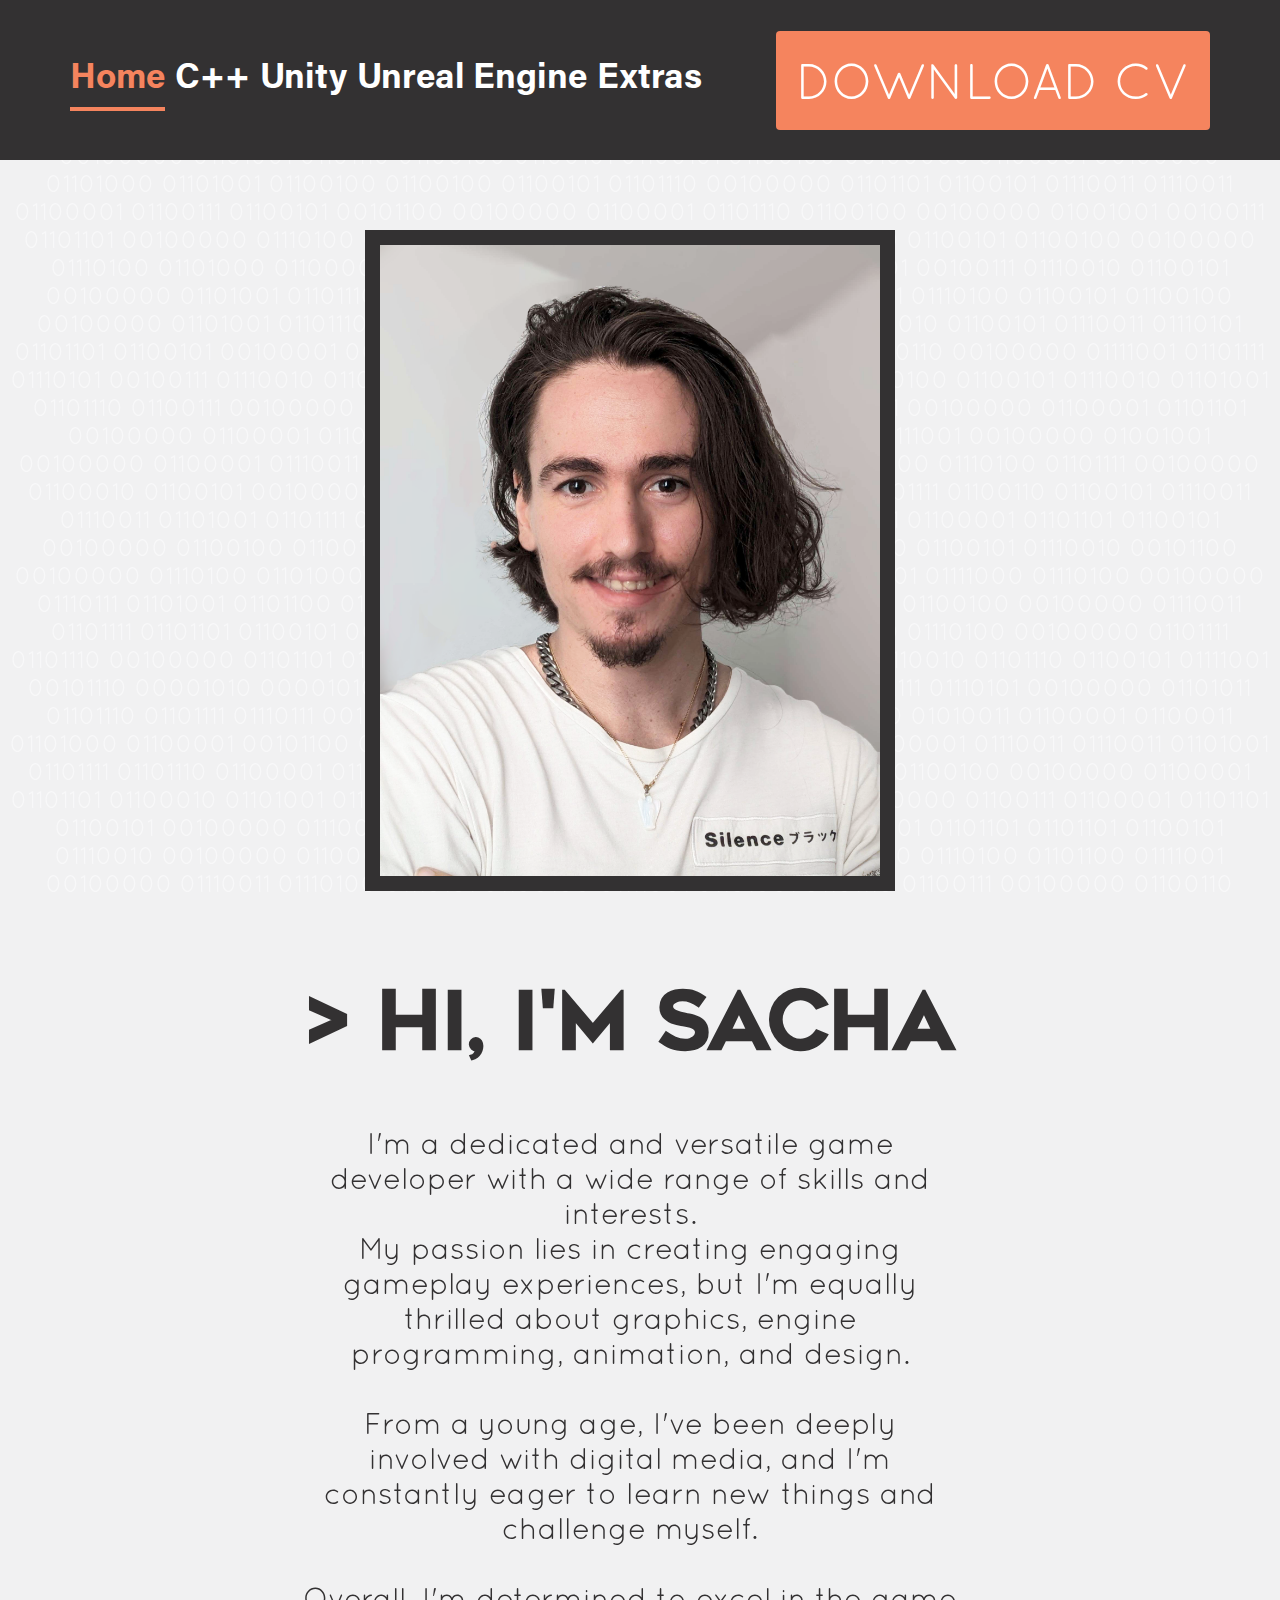
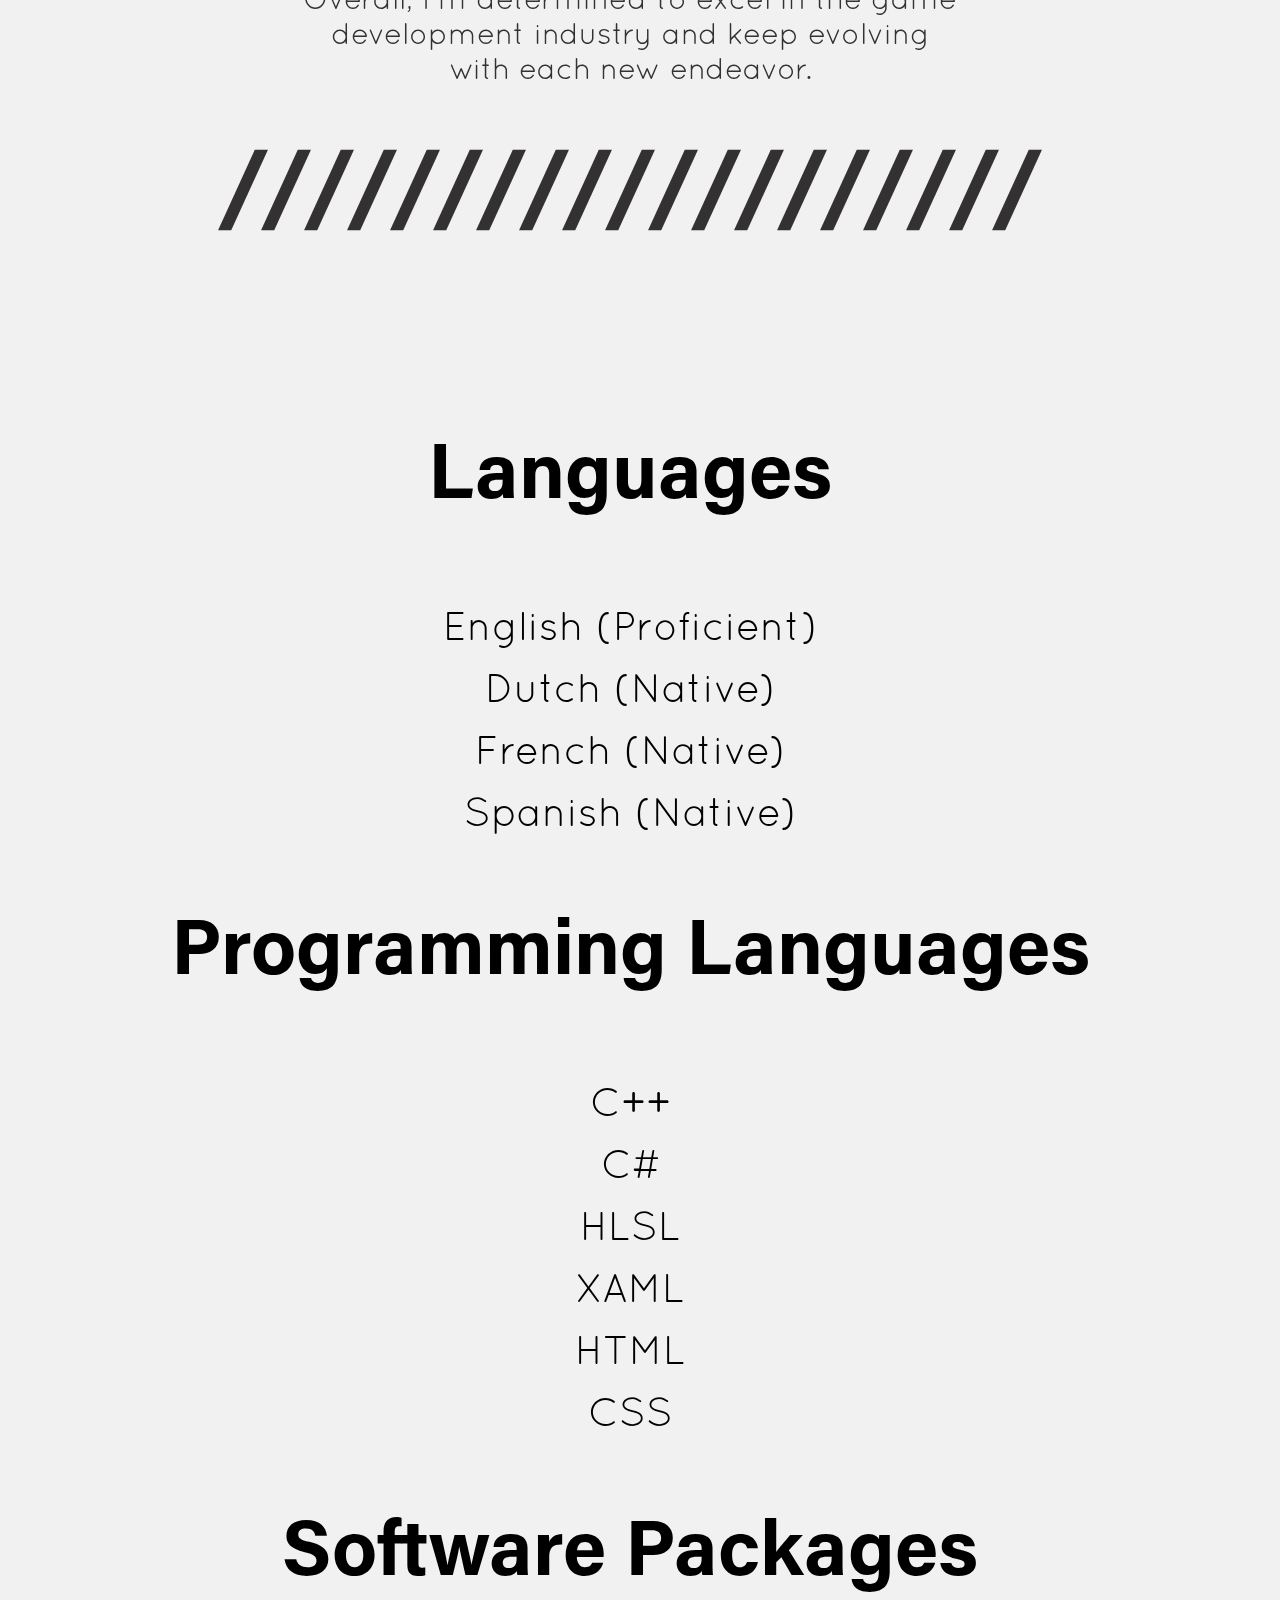
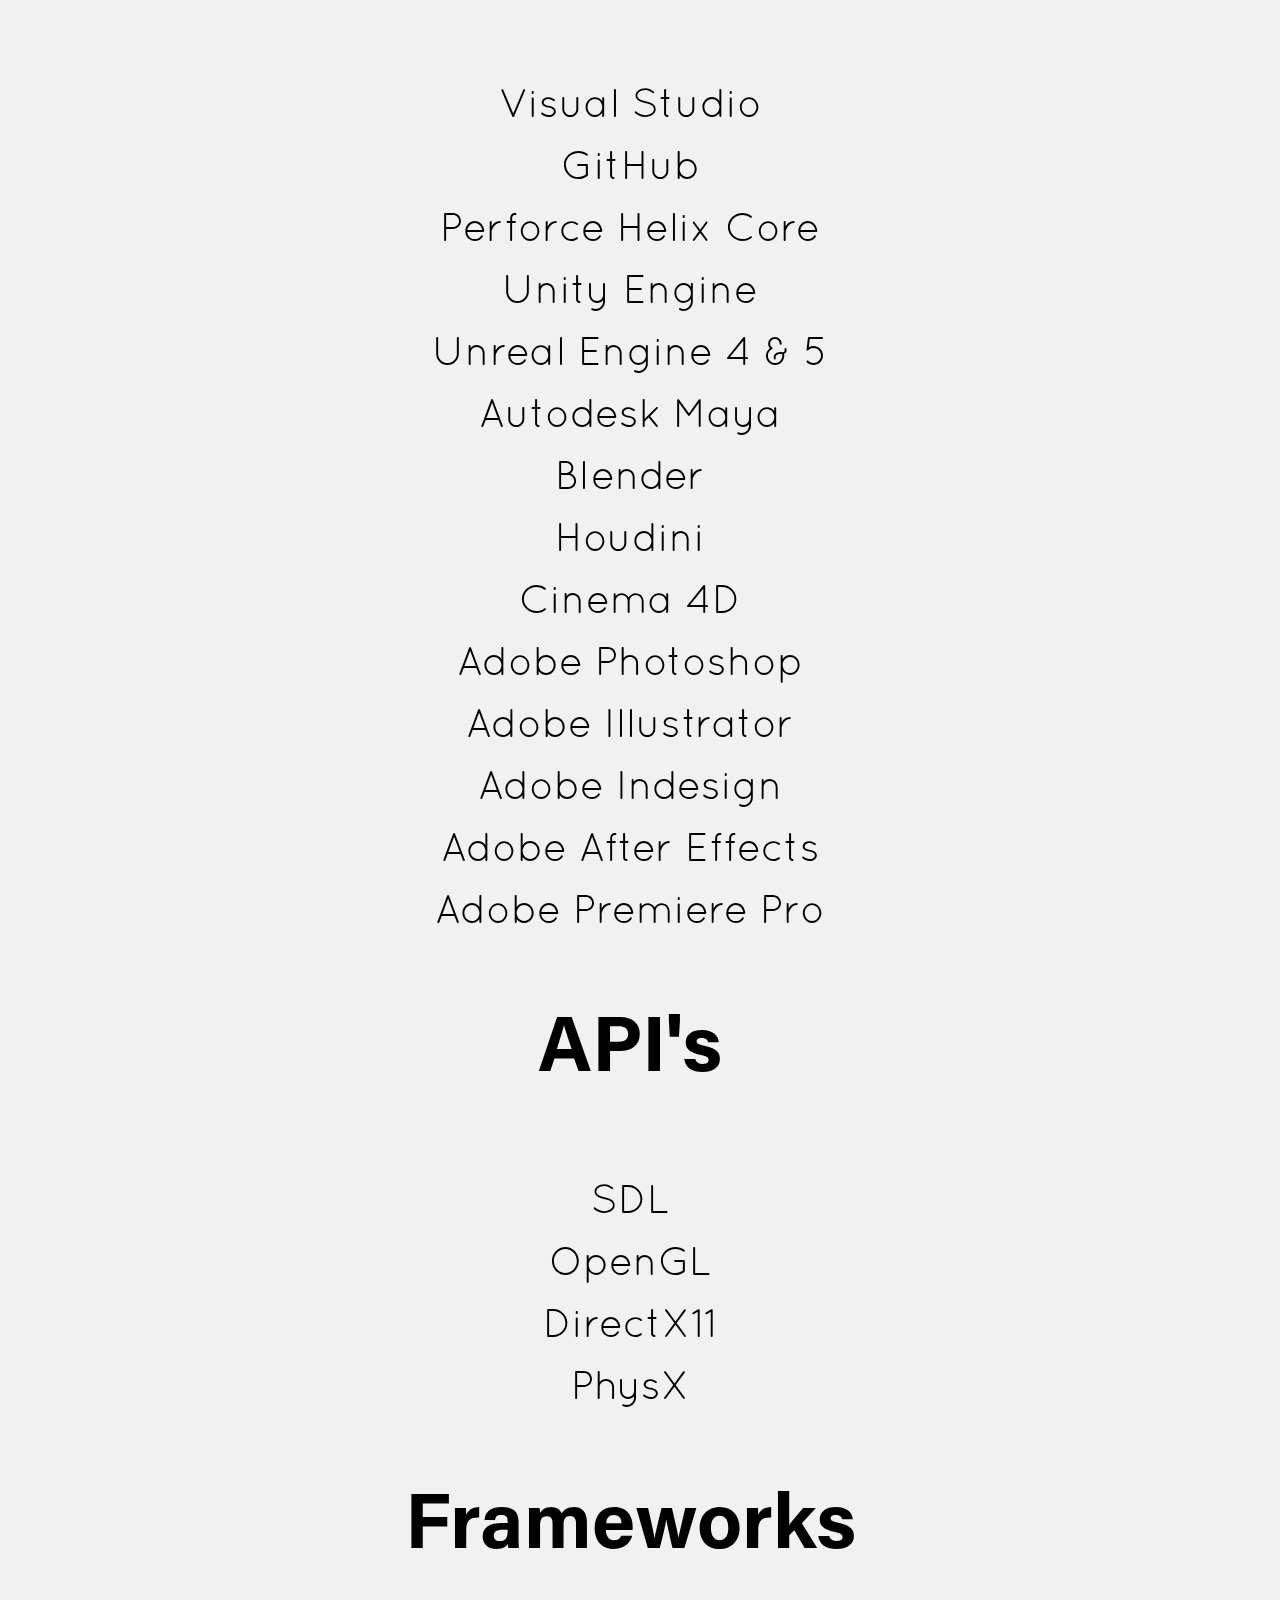
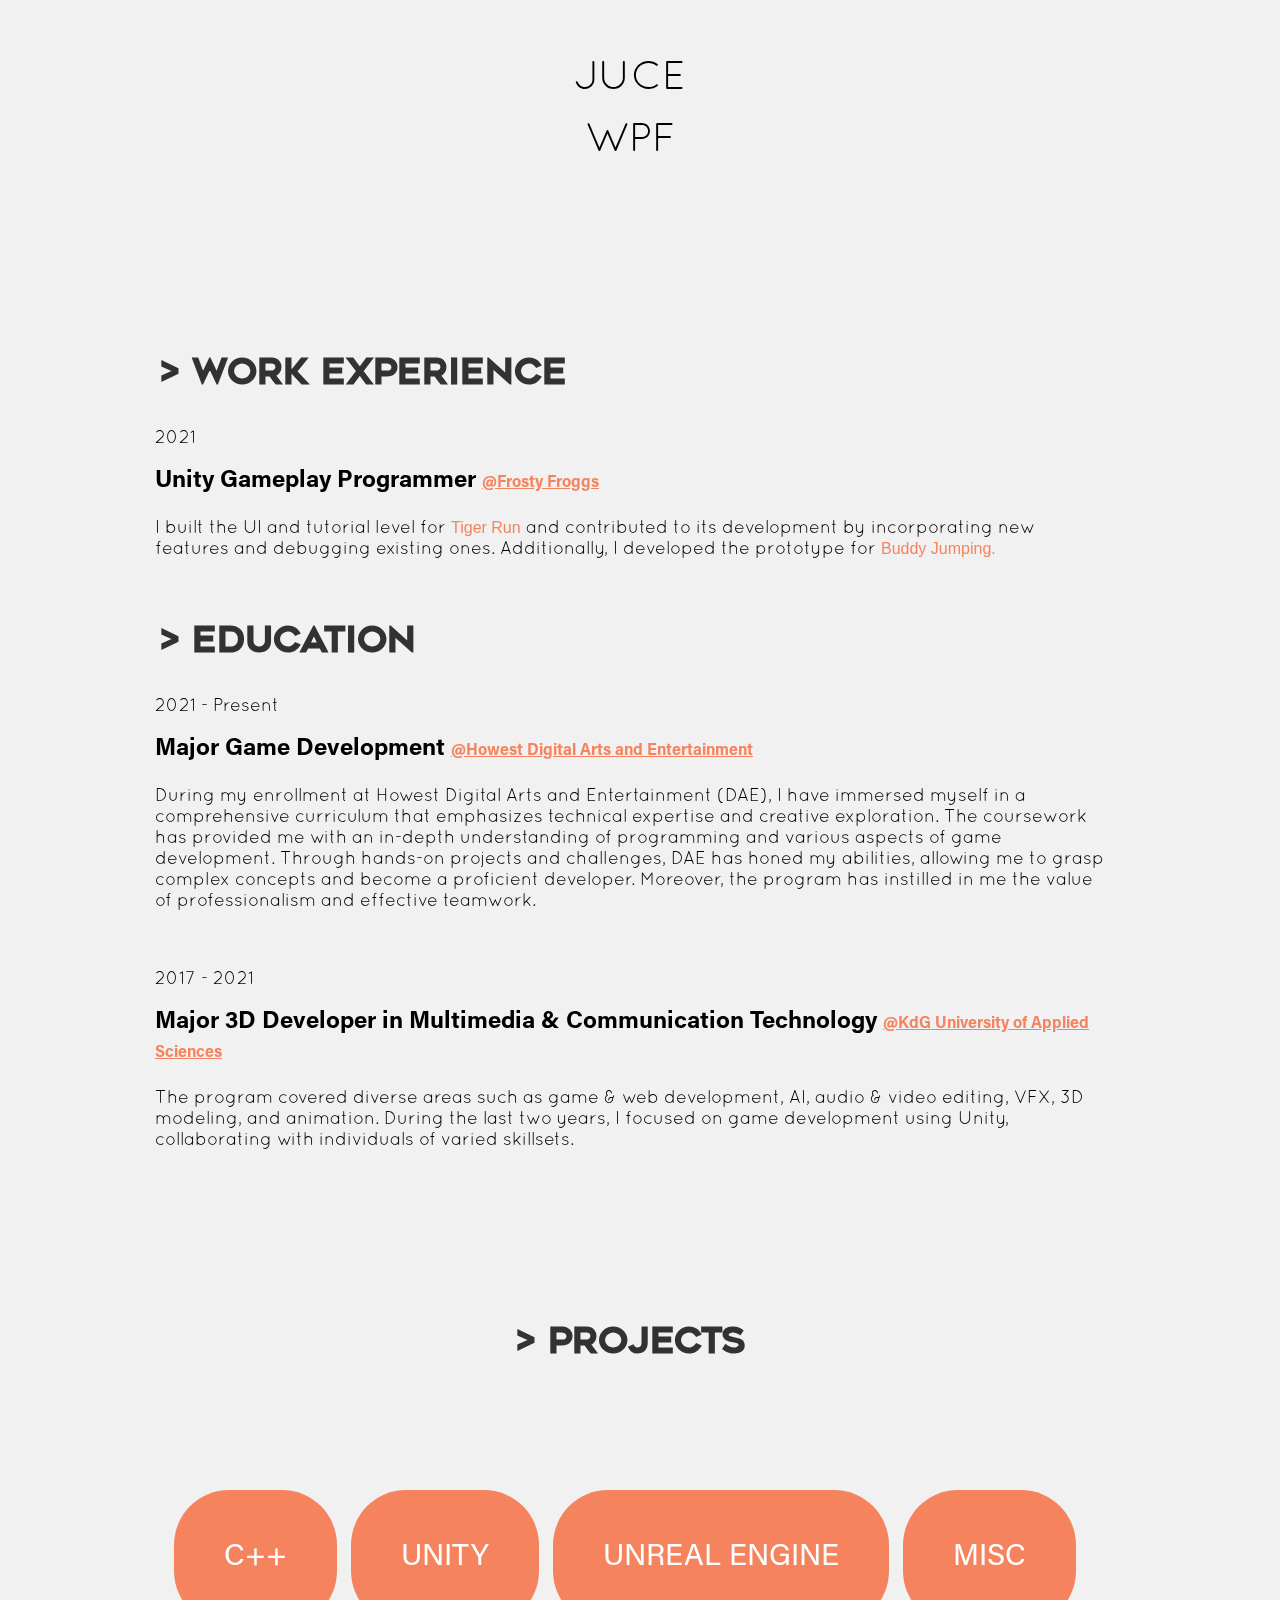
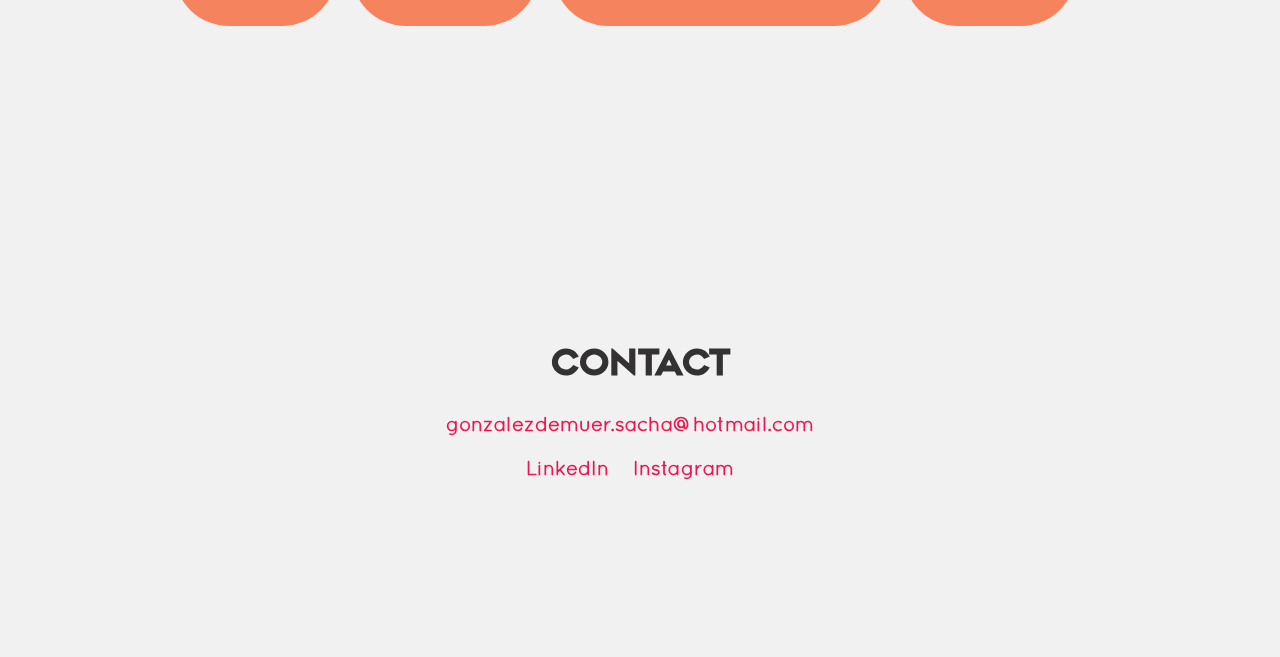
==== index.html @ d22854e0 "Added background pattern. About me text and updated CV" ====
<!DOCTYPE html>
<html lang="nl">

    <head>
        <meta charset="UTF-8">
        <title>Sacha Gonzalez De Muer | Portfolio</title>
        <link rel="stylesheet" href="css/style.css">
        <link rel="shortcut icon" type="image/png" href="images/illustraties/vault-boys/vault%20me.png" />
  <script>
            // Function to update the button text based on screen size
            function updateButtonText() {
                const downloadButton = document.querySelector(".navbar-download-button");
                const isMobile = window.innerWidth <= 1024; // Adjust the screen width as needed

                if (isMobile) {
                    downloadButton.textContent = "CV";
                } else {
                    downloadButton.textContent = "DOWNLOAD CV";
                }
            }

            // Call the function on page load and when the window is resized
            window.addEventListener("load", updateButtonText);
            window.addEventListener("resize", updateButtonText);
        </script>
        <!-- Styles for the "home" section -->
        <style>
            body {
                font-family: 'acumin', sans-serif;
                margin: 0;
                padding: 0;
                display: flex;
                flex-direction: column;
                min-height: 100vh;
                background-color: transparent;
            }

            /* Center the content horizontally and vertically */
            .content-wrapper {
                display: flex;
                flex-direction: column;
                align-items: center;
                justify-content: center;
                flex-grow: 1;
                font-family: 'acumin', sans-serif;
                font-weight: normal;
                min-height: 100vh;
                background-color: transparent;
            }


            #identity {
                border: 15px solid #333132;
                width: 428x;
                height: 540px;
            }

            .home {
                display: flex;
                align-items: center;
                justify-content: center;
                padding: 50px;
                color: #ffffff;
            }
            #hometxt {
                margin-left: 20px;
                color: #ffffff; /* Set the text color to white */
            }


            #hometxt h2 {
                font-family: 'quicksand';
                font-style: italic;
                font-size: 26px;
            }

            #hometxt h3 {
                font-family: 'quicksand';
                font-style: italic;
                font-size: 14px;
                margin-top: -10px;
            }
            #hometxt {
                margin-left: 100px;
            }
            @media (max-width: 1468px) {
                /* Remove flex-direction and align-items to stack the elements */
                .home {

                    flex-direction: column;
                    align-items: center;
                }

                #hometxt {
                    text-align: center;
                    margin-left: 0; /* Center the text */
                }

                /* Center the profile picture on mobile */
                .profile-pic {
                    text-align: center;
                    margin-bottom: 20px;
                }

                /* Adjust the size of the profile picture on mobile */
                #identity {
                    border: 15px solid #333132;
                    max-width: 500px; /* Adjust the value to your preference */
                    height: auto;
                }

                #hometxt h1,
                #hometxt p,
                #hometxt h2,
                #hometxt h3 {
                    padding-left: 20px;
                    padding-right: 20px;
                    width: auto;
                    color: #333132;
                }

                #hometxt h1 {
                    font-size: 80px;
                }

                #hometxt p {
                    font-size: 30px;
                    padding:  0 100px 0 100px;
                }
            }


            @media (max-width: 1468px) {
                /* Styles for mobile (iPhone) */
                main {
                    margin-top: 20px;
                }

                #work-experience-skills-container {
                    flex-direction: column;
                }

                .skills {
                    padding-left: 0;
                }

                .work-experience h2,
                .education h2 {
                    margin-top: 0;
                }
            }

            #work-experience-skills-container {
                margin-top: 150px;
                display: flex;
                justify-content: space-between;
            }

            /* Adjust the width of the work experience and education sections */
            #work-experience,
            .education {
                flex-basis: 80%; /* Adjust the width as needed */
            }
            body {
                font-family: 'acumin', sans-serif;
                font-weight: bold;
                font-style: normal;
                padding: 0;
                display: flex;
                flex-direction: column;
                min-height: 100vh;
                background-color: #F1F1F2;
            }

            main {
                font-family: 'acumin', sans-serif;
                font-weight: normal;
                flex: 1;
                display: flex;
                justify-content: center;
                align-items: flex-start; /* Align items to the top */
                margin-top: 120px;
                max-width: 75vw;
                padding-right: 20px; /* Add padding to the right for the skills section */
                overflow-x: hidden; /* Hide horizontal scrollbar */
            }

            /* Container for work experience and skills sections */
            .sections-container {
                display: flex;
                flex-direction: column;
                margin-right: 20px; /* Add margin between the sections */
                margin-top: -20px; /* Remove the little white space at the top */
                max-width: 75vw; /* Adjust the max width as needed */
            }
            /* Move the skills section to the right */
            .skills {
                flex: 1;
                padding-right: 250px; /* Add padding to separate from the experience section */
                padding-bottom: 100px;
            }

            p {
                color: black;
                margin-bottom: 10px;
            }


            .education {
                margin-top: 50px;
            }

            .work-experience h2 a,
            .education h2 a {
                color: var(--orange);
                font-size: 16px;

            }

            /* Add margin to separate the year and the course name in the education section */
            .work-experience h2,
            .education h2 {
                margin-top: -10px;
                margin-bottom: 5px;
            }

            .projects-container {
                margin-top: 50px;
            }
            /* Add margin between different education entries */
            .work-experience h2 + p,
            .education h2 + p {
                margin-top: 5px;
            }
            .skills h1 {
                margin-top: 10px;
            }

            .skills p {
                font-family: 'acumin', sans-serif;
                margin: 5px 0;
            }
            #contactpage {
                margin-top: 60px;
                margin-bottom: 100px;
            }
            /* Styles for mobile (iPhone) */
            @media (max-width: 1468px) {
                main {
                    margin-top: 20px;
                }

                #work-experience-skills-container {
                    flex-direction: column;
                }

                .skills {
                    text-align: center; /* Center the skills section */
                    padding-right: 0;
                    padding-left: 0; /* Remove unnecessary padding */
                }

                .skills h2 {
                    font-size: 78px;
                }

                .work-experience h2,
                .education h2 {
                    margin-top: 0;
                }

                /* Additional styles for mobile layout */
                #contactpage {
                    align-content: center;
                    padding-left: 20px;
                }
                #contactpage h1 {text-align: center; 
                    margin-top: 150px; }
                #socials {
                    text-align: center;
                }

                /* Add padding around the text elements to prevent cutting off on small screens */
                .education h1,
                .work-experience h1,
                .skills p,
                .skills h1 {
                    padding-left: 10px;
                    padding-right: 10px;
                }

                #work-experience-skills-container {
                    margin-top: 20px;
                }
                
                 .projects-container {
                margin-top: 160px;
                text-align: center;
            }
            
            .projects-container a {
                font-size: 30px;
            }
            }
            @media (max-width: 1468px) {
                /* Increase font size and padding for the text elements */
                h1, h2, h3, p {
                    padding: 5px;
                }


                .skills h1 {
                    font-size: 70px;
                    margin-bottom: auto;
                }

                .skills p {
                    font-size: 40px;
                    font-family: 'quicksand';
                }

                /* Center the skills section on mobile */
                .skills {
                    text-align: center;
                }

                /* Add margin between different education entries on mobile */
                .work-experience h2 + p,
                .education h2 + p {
                    margin-top: 10px;
                }

                /* Adjust the margin and padding for the "Work experience" and "Education" sections */
                #work-experience,
                .education {
                    margin-top: 50px;
                }

                /* Adjust the margin for the sections container */
                .sections-container {
                    margin-right: 0;
                    margin-top: 20px;
                }

                /* Center the contact section on mobile */
                #contactpage {
                    text-align: left;
                }
            }

            
            #work-experience p a {
            font-family: Arial, sans-serif; /* Change to your preferred font family */
            font-size: 16px; /* Change to your preferred font size */
            color: var(--orange); /* Change to your preferred color (here, using blue as an example) */
            text-decoration: none; /* Remove underline from the linked text */
        }

        /* Optional: Style the linked text when hovered */
        #work-experience a:hover {
            color:  #007bff; /* Change to your preferred color when hovered (here, using orange as an example) */
        }
            
            .background p {
    color: #F8F8F9;
    font-size: 24px;
    font-family: 'quicksand';
    text-align: center;
}

body {
    font-family: 'acumin', sans-serif;
    margin: 0;
    padding: 0;
    display: flex;
    flex-direction: column;
    min-height: 100vh;
    background-color: #F1F1F2;
}
        </style>
    </head>

    <body>
        
        <div class="wrapper zwart">
            <header>
                <div class="navbar-group">
                    <nav>
                        <ul class="navbar-buttons">
                            <li class="active"><a href="index.html">Home</a></li>
                            <li><a href="C++.html">C++</a></li>

                            <li><a href="unity.html">Unity</a></li>
                            <li><a href="unrealengine.html">Unreal Engine</a></li>
                            <li><a href="extras.html">Extras</a></li>
                        </ul>
                    </nav>
                </div>
                <a href="files/GonzalezDeMuerSacha_CV_2022.pdf" class="navbar-download-button">DOWNLOAD CV</a>
            </header>
        </div>

        <!-- Home section -->
        <main class="content-wrapper">
            
            <div class="home">
                <div class="profile-pic">
                    <img id="identity" src="images/pfp.png" alt="">
                </div>
                <div id="hometxt">
                    <h1>> Hi, I'm sacha</h1>
                    <p>
                        I'm a dedicated and versatile game developer with a wide range of skills and interests. <br> My passion lies in
                        creating engaging gameplay experiences, but I'm equally thrilled about graphics, engine programming, animation,
                        and design.
                        <br><br> From a young age, I've been deeply involved with digital media, and I'm constantly eager to learn new
                        things and challenge myself.
                        <br><br> Overall, I'm determined to excel in the game development industry and keep evolving with each new
                        endeavor.
                    </p>

                    <h1><b>///////////////////</b></h1>
                </div>
            </div>
            
            <div id="work-experience-skills-container">

                <!-- Skills section -->
                <div class="skills">
                    <h2>Languages</h2>
                    <p>English (Proficient)</p>
                    <p>Dutch (Native)</p>
                    <p>French (Native)</p>
                    <p>Spanish (Native)</p>

                    <h2>Programming Languages</h2>
                    <p>C++</p>
                    <p>C#</p>
                    <p>HLSL</p>
                    <p>XAML</p>
                    <p>HTML</p>
                    <p>CSS</p>

                    <h2>Software Packages</h2>
                    <p>Visual Studio</p>
                    <p>GitHub</p>
                    <p>Perforce Helix Core</p>
                    <p>Unity Engine</p>
                    <p>Unreal Engine 4 & 5</p>
                    <p>Autodesk Maya</p>
                    <p>Blender</p>
                    <p>Houdini</p>
                    <p>Cinema 4D</p>
                    <p>Adobe Photoshop</p>
                    <p>Adobe Illustrator</p>
                    <p>Adobe Indesign</p>
                    <p>Adobe After Effects</p>
                    <p>Adobe Premiere Pro</p>

                    <h2>API's</h2>
                    <p>SDL</p>
                    <p>OpenGL</p>
                    <p>DirectX11</p>
                    <p>PhysX</p>

                    <h2>Frameworks</h2>
                    <p>JUCE</p>
                    <p>WPF</p>

                </div>

                <div id="work-experience">
                    <div class="work-experience">
                        <h1>> Work experience</h1>
                        <p>2021</p>
                        <h2>Unity Gameplay Programmer <a target="_blank" href="https://www.frostyfroggs.com">@Frosty Froggs</a></h2>
                        <p>I built the UI and tutorial level for <a target='_blank' href='https://www.frostyfroggs.com/portfolio/tiger-run-3d/'>Tiger Run</a> and contributed to its development by incorporating new features and debugging existing ones. Additionally, I developed the prototype for <a target='_blank' href='unity.html#piece-buddyjumping'>Buddy Jumping.</a></p>
                    </div>
                    <div class="education">
                        <h1>> Education</h1>
                        <p>2021 - Present</p>
                        <h2>Major Game Development  <a target="_blank" href="https://www.digitalartsandentertainment.be/page/31/Game+Development">@Howest Digital Arts and Entertainment</a></h2>
                        <p>During my enrollment at Howest Digital Arts and Entertainment (DAE), I have immersed myself in a comprehensive curriculum that emphasizes technical expertise and creative exploration. The coursework has provided me with an in-depth understanding of programming and various aspects of game development. Through hands-on projects and challenges, DAE has honed my abilities, allowing me to grasp complex concepts and become a proficient developer. Moreover, the program has instilled in me the value of professionalism and effective teamwork.</p>

                        <br>
                        <p>2017 - 2021</p>
                        <h2>Major 3D Developer in Multimedia & Communication Technology <a target="_blank" href="https://www.frostyfroggs.com">@KdG University of Applied Sciences</a></h2> <p>The program covered diverse areas such as game & web development, AI, audio & video editing, VFX, 3D modeling, and animation. During the last two years, I focused on game development using Unity, collaborating with individuals of varied skillsets.</p>

                    </div>

                    <div class="projects-container">
                        <h1>> PROJECTS</h1>
                        <a href="C++.html" class="button page-link-btn">C++</a>
                        <a href="unity.html" class="button page-link-btn">UNITY</a>
                        <a href="unrealengine.html" class="button page-link-btn">UNREAL ENGINE</a>
                        <a href="extras.html" class="button page-link-btn">MISC</a>
                    </div>



                    <div id="contactpage">
                        <div id="adress">
                            <h1>CONTACT</h1>

                        </div>
                        <div>
                            <div id="contact">

                            </div>
                        </div>

                        <div id="socials">
                            <a href="mailto:gonzalezdemuer.sacha@hotmail.com">gonzalezdemuer.sacha@hotmail.com</a> 
                            <br><br>
                            <a href="https://www.linkedin.com/in/sacha-gonzalez-de-muer-8a71901a8">LinkedIn</a>
                            <a href="https://instagram.com/sachagdm">Instagram</a>
                            <br><br><br><br><br>
                        </div>
                    </div>
                </div>
            </div>
            
            <div class="background">
            <p>01001000 01100101 01101100 01101100 01101111 00100000 01110100 01101000 01100101 01110010 01100101 00100001 00100000 01011001 01101111 01110101 00100111 01110010 01100101 00100000 01100001 01100010 01110011 01101111 01101100 01110101 01110100 01100101 01101100 01111001 00100000 01110010 01101001 01100111 01101000 01110100 00111011 00100000 01110100 01101000 01101001 01110011 00100000 01101001 01110011 00100000 01101001 01101110 01100100 01100101 01100101 01100100 00100000 01100001 00100000 01101000 01101001 01100100 01100100 01100101 01101110 00100000 01101101 01100101 01110011 01110011 01100001 01100111 01100101 00101100 00100000 01100001 01101110 01100100 00100000 01001001 00100111 01101101 00100000 01110100 01101000 01110010 01101001 01101100 01101100 01100101 01100100 00100000 01110100 01101000 01100001 01110100 00100000 01111001 01101111 01110101 00100111 01110010 01100101 00100000 01101001 01101110 01110100 01100101 01110010 01100101 01110011 01110100 01100101 01100100 00100000 01101001 01101110 00100000 01101101 01111001 00100000 01110010 01100101 01110011 01110101 01101101 01100101 00100001 00100000 00001010 00001010 01001001 01100110 00100000 01111001 01101111 01110101 00100111 01110010 01100101 00100000 01110111 01101111 01101110 01100100 01100101 01110010 01101001 01101110 01100111 00100000 01110111 01101000 01101111 00100000 01001001 00100000 01100001 01101101 00100000 01100001 01101110 01100100 00100000 01110111 01101000 01111001 00100000 01001001 00100000 01100001 01110011 01110000 01101001 01110010 01100101 00100000 01110100 01101111 00100000 01100010 01100101 00100000 01100001 00100000 01110000 01110010 01101111 01100110 01100101 01110011 01110011 01101001 01101111 01101110 01100001 01101100 00100000 01100111 01100001 01101101 01100101 00100000 01100100 01100101 01110110 01100101 01101100 01101111 01110000 01100101 01110010 00101100 00100000 01110100 01101000 01101001 01110011 00100000 01110100 01100101 01111000 01110100 00100000 01110111 01101001 01101100 01101100 00100000 01110011 01101000 01100101 01100100 00100000 01110011 01101111 01101101 01100101 00100000 01101100 01101001 01100111 01101000 01110100 00100000 01101111 01101110 00100000 01101101 01111001 00100000 01101010 01101111 01110101 01110010 01101110 01100101 01111001 00101110 00001010 00001010 01000001 01110011 00100000 01111001 01101111 01110101 00100000 01101011 01101110 01101111 01110111 00100000 01001001 00100111 01101101 00100000 01010011 01100001 01100011 01101000 01100001 00101100 00100000 01100001 00100000 01110000 01100001 01110011 01110011 01101001 01101111 01101110 01100001 01110100 01100101 00100000 01100001 01101110 01100100 00100000 01100001 01101101 01100010 01101001 01110100 01101001 01101111 01110101 01110011 00100000 01100111 01100001 01101101 01100101 00100000 01110000 01110010 01101111 01100111 01110010 01100001 01101101 01101101 01100101 01110010 00100000 01100011 01110101 01110010 01110010 01100101 01101110 01110100 01101100 01111001 00100000 01110011 01110100 01110101 01100100 01111001 01101001 01101110 01100111 00100000 01100110 01110101 01101100 01101100 00100000 01110100 01101001 01101101 01100101 00100000 01100001 01110100 00100000 01001000 01101111 01110111 01100101 01110011 01110100 00100000 01000100 01101001 01100111 01101001 01110100 01100001 01101100 00100000 01000001 01110010 01110100 01110011 00100000 01100001 01101110 01100100 00100000 01000101 01101110 01110100 01100101 01110010 01110100 01100001 01101001 01101110 01101101 01100101 01101110 01110100 00101110 00100000 00001010 01001001 00100111 01101101 00100000 01100100 01100101 01100100 01101001 01100011 01100001 01110100 01100101 01100100 00100000 01110100 01101111 00100000 01101000 01101111 01101110 01101001 01101110 01100111 00100000 01101101 01111001 00100000 01110011 01101011 01101001 01101100 01101100 01110011 00100000 01101001 01101110 00100000 01100111 01100001 01101101 01100101 00100000 01100100 01100101 01110110 01100101 01101100 01101111 01110000 01101101 01100101 01101110 01110100 00100000 01100001 01101110 01100100 00100000 01100011 01110010 01100101 01100001 01110100 01101001 01101110 01100111 00100000 01100011 01100001 01110000 01110100 01101001 01110110 01100001 01110100 01101001 01101110 01100111 00100000 01100111 01100001 01101101 01101001 01101110 01100111 00100000 01100101 01111000 01110000 01100101 01110010 01101001 01100101 01101110 01100011 01100101 01110011 00101110 00100000 01001001 00100000 01110111 01100001 01110011 00100000 01110010 01100001 01101001 01110011 01100101 01100100 00100000 01110100 01110010 01101001 01101100 01101001 01101110 01100111 01110101 01100001 01101100 01101100 01111001 00100000 01101001 01101110 00100000 01010011 00100111 01000001 01110010 01100101 01101110 01100001 01101100 00101100 00100000 01001101 01100001 01101100 01101100 01101111 01110010 01100011 01100001 00100000 01100001 01101110 01100100 00100000 01101101 01101111 01110110 01100101 01100100 00100000 01110100 01101111 00100000 01000010 01100101 01101100 01100111 01101001 01110101 01101101 00100000 01100001 01110100 00100000 01110100 01101000 01100101 00100000 01100001 01100111 01100101 00100000 01101111 01100110 00100000 00110001 00110010 00101110 00001010 00001010 01000111 01100001 01101101 01101001 01101110 01100111 00100000 01101000 01100001 01110011 00100000 01100010 01100101 01100101 01101110 00100000 01100001 00100000 01110000 01100001 01110010 01110100 00100000 01101111 01100110 00100000 01101101 01111001 00100000 01101100 01101001 01100110 01100101 00100000 01110011 01101001 01101110 01100011 01100101 00100000 01100001 00100000 01110110 01100101 01110010 01111001 00100000 01111001 01101111 01110101 01101110 01100111 00100000 01100001 01100111 01100101 00101100 00100000 01100001 01101110 01100100 00100000 01110100 01101001 01110100 01101100 01100101 01110011 00100000 01101100 01101001 01101011 01100101 00100000 01010011 01110101 01110000 01100101 01110010 00100000 01001101 01101111 01101110 01101011 01100101 01111001 00100000 01000010 01100001 01101100 01101100 00100000 01100001 01101110 01100100 00100000 01010010 01100101 01110011 01101001 01100100 01100101 01101110 01110100 00100000 01000101 01110110 01101001 01101100 00100000 01100011 01100001 01110000 01110100 01101001 01110110 01100001 01110100 01100101 01100100 00100000 01101101 01100101 00100000 01101111 01101110 00100000 01101101 01111001 00100000 01101111 01110111 01101110 00100000 01010000 01101100 01100001 01111001 01010011 01110100 01100001 01110100 01101001 01101111 01101110 00100000 00110001 00100000 01100001 01110100 00100000 01101010 01110101 01110011 01110100 00100000 01110100 01101000 01110010 01100101 01100101 00100000 01111001 01100101 01100001 01110010 01110011 00100000 01101111 01101100 01100100 00101110 00100000 00001010 01001000 01101111 01110111 01100101 01110110 01100101 01110010 00101100 00100000 01101001 01110100 00100000 01110111 01100001 01110011 01101110 00100111 01110100 00100000 01110101 01101110 01110100 01101001 01101100 00100000 01001001 00100000 01110100 01110101 01110010 01101110 01100101 01100100 00100000 01110100 01110111 01100101 01101100 01110110 01100101 00100000 01110100 01101000 01100001 01110100 00100000 01110100 01101000 01100101 00100000 01101001 01100100 01100101 01100001 00100000 01101111 01100110 00100000 01100010 01100101 01101001 01101110 01100111 00100000 01110000 01100001 01110010 01110100 00100000 01101111 01100110 00100000 01100001 00100000 01100111 01100001 01101101 01100101 00100000 01100100 01100101 01110110 01100101 01101100 01101111 01110000 01101101 01100101 01101110 01110100 00100000 01110100 01100101 01100001 01101101 00100000 01100011 01110010 01101111 01110011 01110011 01100101 01100100 00100000 01101101 01111001 00100000 01101101 01101001 01101110 01100100 00101110 00100000 01000010 01100101 01100110 01101111 01110010 01100101 00100000 01110100 01101000 01100001 01110100 00101100 00100000 01101100 01101001 01101011 01100101 00100000 01100001 01101110 01111001 00100000 01101011 01101001 01100100 00100000 01110111 01101111 01110101 01101100 01100100 00101100 00100000 01001001 00100000 01100010 01100101 01101100 01101001 01100101 01110110 01100101 01100100 00100000 01100111 01100001 01101101 01100101 01110011 00100000 01110011 01101001 01101101 01110000 01101100 01111001 00100000 01100001 01110000 01110000 01100101 01100001 01110010 01100101 01100100 00100000 01101111 01110101 01110100 00100000 01101111 01100110 00100000 01110100 01101000 01101001 01101110 00100000 01100001 01101001 01110010 00101110 00001010 00001010 01010100 01101000 01100101 01101110 00100000 01101111 01101110 01100101 00100000 01100100 01100001 01111001 00101100 00100000 01100001 01100110 01110100 01100101 01110010 00100000 01110000 01101100 01100001 01111001 01101001 01101110 01100111 00100000 01010010 01100001 01110100 01100011 01101000 01100101 01110100 00100000 00100110 00100000 01000011 01101100 01100001 01101110 01101011 00101100 00100000 01001001 00100000 01110011 01110100 01110101 01101101 01100010 01101100 01100101 01100100 00100000 01110101 01110000 01101111 01101110 00100000 01100001 00100000 01101101 01100101 01101110 01110101 00100000 01101001 01110100 01100101 01101101 00100000 01100011 01100001 01101100 01101100 01100101 01100100 00100000 00100010 01000011 01101111 01101110 01100011 01100101 01110000 01110100 00100000 01000001 01110010 01110100 00101110 00100010 00100000 00001010 01000111 01101001 01110110 01100101 01101110 00100000 01101101 01111001 00100000 01101100 01101111 01110110 01100101 00100000 01100110 01101111 01110010 00100000 01100100 01110010 01100001 01110111 01101001 01101110 01100111 00101100 00100000 01001001 00100000 01100100 01100101 01100011 01101001 01100100 01100101 01100100 00100000 01110100 01101111 00100000 01110011 01101011 01100101 01110100 01100011 01101000 00100000 01110011 01101111 01101101 01100101 00100000 01101111 01100110 00100000 01101101 01111001 00100000 01100110 01100001 01110110 01101111 01110010 01101001 01110100 01100101 00100000 01100011 01101000 01100001 01110010 01100001 01100011 01110100 01100101 01110010 01110011 00100000 01100110 01110010 01101111 01101101 00100000 01110100 01101000 01100101 00100000 01100111 01100001 01101101 01100101 00101110 00100000 00001010 01010011 01110101 01110010 01110000 01110010 01101001 01110011 01101001 01101110 01100111 01101100 01111001 00101100 00100000 01110100 01101000 01100101 00100000 01110010 01100101 01110011 01110101 01101100 01110100 00100000 01110111 01100001 01110011 01101110 00100111 01110100 00100000 01101000 01100001 01101100 01100110 00100000 01100010 01100001 01100100 00101100 00100000 01100001 01101110 01100100 00100000 01101001 01110100 00100000 01100100 01100001 01110111 01101110 01100101 01100100 00100000 01101111 01101110 00100000 01101101 01100101 00100000 01110100 01101000 01100001 01110100 00100000 01100010 01100101 01100011 01101111 01101101 01101001 01101110 01100111 00100000 01100001 00100000 01100011 01101111 01101110 01100011 01100101 01110000 01110100 00100000 01100001 01110010 01110100 01101001 01110011 01110100 00100000 01110111 01100001 01110011 00100000 01100001 00100000 01110000 01101111 01110011 01110011 01101001 01100010 01101001 01101100 01101001 01110100 01111001 00101110 00100000 01011001 01100101 01110100 00101100 00100000 01100001 01110100 00100000 01110100 01101000 01100001 01110100 00100000 01111001 01101111 01110101 01101110 01100111 00100000 01100001 01100111 01100101 00101100 00100000 01001001 00100000 01110111 01100001 01110011 01101110 00100111 01110100 00100000 01110010 01100101 01100001 01100100 01111001 00100000 01110100 01101111 00100000 01100101 01101101 01100010 01100001 01110010 01101011 00100000 01101111 01101110 00100000 01110100 01101000 01100001 01110100 00100000 01100011 01100001 01110010 01100101 01100101 01110010 00100000 01110000 01100001 01110100 01101000 00101110 00001010 00001010 01010100 01101000 01100001 01101110 01101011 01100110 01110101 01101100 01101100 01111001 00101100 00100000 01101101 01111001 00100000 01101101 01101111 01101101 00100000 01100111 01101001 01100110 01110100 01100101 01100100 00100000 01101101 01100101 00100000 01100001 00100000 01101100 01100001 01110000 01110100 01101111 01110000 00101100 00100000 01101111 01110000 01100101 01101110 01101001 01101110 01100111 00100000 01110100 01101000 01100101 00100000 01100100 01101111 01101111 01110010 00100000 01110100 01101111 00100000 01110110 01100001 01110010 01101001 01101111 01110101 01110011 00100000 01100011 01110010 01100101 01100001 01110100 01101001 01110110 01100101 00100000 01101111 01110101 01110100 01101100 01100101 01110100 01110011 00101100 00100000 01101001 01101110 01100011 01101100 01110101 01100100 01101001 01101110 01100111 00100000 01000110 01100001 01100011 01100101 01100010 01101111 01101111 01101011 00100000 01100111 01100001 01101101 01101001 01101110 01100111 00100000 01100011 01101111 01101101 01101101 01110101 01101110 01101001 01110100 01101001 01100101 01110011 00101110 00100000 00001010 01010100 01101000 01100101 01110010 01100101 00101100 00100000 01001001 00100000 01100101 01101110 01100011 01101111 01110101 01101110 01110100 01100101 01110010 01100101 01100100 00100000 01110011 01101101 01100001 01101100 01101100 00100000 01011001 01101111 01110101 01010100 01110101 01100010 01100101 00100000 01100011 01110010 01100101 01100001 01110100 01101111 01110010 01110011 00100000 01110111 01101000 01101111 00100000 01110011 01101000 01100001 01110010 01100101 01100100 00100000 01100101 01100100 01101001 01110100 01100101 01100100 00100000 01100111 01100001 01101101 01100101 01110000 01101100 01100001 01111001 00100000 01100001 01101110 01100100 00100000 00110011 01000100 00100000 01100001 01101110 01101001 01101101 01100001 01110100 01101001 01101111 01101110 01110011 00101110 00100000 00001010 01010011 01100101 01100101 01101001 01101110 01100111 00100000 01101111 01110100 01101000 01100101 01110010 01110011 00100000 01101110 01101111 01110100 00100000 01101101 01110101 01100011 01101000 00100000 01101111 01101100 01100100 01100101 01110010 00100000 01110100 01101000 01100001 01101110 00100000 01101101 01100101 00100000 01100100 01101111 01101001 01101110 01100111 00100000 01110100 01101000 01100101 01110011 01100101 00100000 01110100 01101000 01101001 01101110 01100111 01110011 00100000 01100011 01101111 01101110 01110110 01101001 01101110 01100011 01100101 01100100 00100000 01101101 01100101 00100000 01110100 01101000 01100001 01110100 00100000 01001001 00100000 01100011 01101111 01110101 01101100 01100100 00100000 01100100 01101111 00100000 01101001 01110100 00100000 01110100 01101111 01101111 00101110 00100000 01010100 01101000 01110101 01110011 00101100 00100000 01001001 00100000 01110011 01100101 01110100 00100000 01101111 01110101 01110100 00100000 01110100 01101111 00100000 01100010 01100101 01100011 01101111 01101101 01100101 00100000 01100001 00100000 01100111 01100001 01101101 01101001 01101110 01100111 00100000 01011001 01101111 01110101 01010100 01110101 01100010 01100101 01110010 00101100 00100000 01100001 01101110 01100100 00100000 01110100 01101000 01100001 01110100 00100111 01110011 00100000 01110111 01101000 01100101 01110010 01100101 00100000 01101101 01111001 00100000 01101010 01101111 01110101 01110010 01101110 01100101 01111001 00100000 01100001 01110011 00100000 01100001 00100000 01100100 01101001 01100111 01101001 01110100 01100001 01101100 00100000 01100001 01110010 01110100 01101001 01110011 01110100 00100000 01100010 01100101 01100111 01100001 01101110 00101110 00100000 00001010 01001001 00100000 01101100 01100101 01100001 01110010 01101110 01100101 01100100 00100000 01000111 01101001 01101101 01110000 00101100 00100000 01000011 01101001 01101110 01100101 01101101 01100001 00100000 00110100 01000100 00101100 00100000 01100001 01101110 01100100 00100000 01010011 01101111 01101110 01111001 00100000 01010110 01100101 01100111 01100001 01110011 00100000 01110100 01101111 00100000 01100011 01110010 01100101 01100001 01110100 01100101 00100000 01101101 01111001 00100000 01101111 01110111 01101110 00100000 01100010 01100001 01101110 01101110 01100101 01110010 00101100 00100000 01101100 01101111 01100111 01101111 00101100 00100000 01100001 01101110 01100100 00100000 01110110 01101001 01100100 01100101 01101111 01110011 00101110 00001010 00001010 01000001 01110011 00100000 01110100 01101000 01100101 00100000 01110011 01100011 01101000 01101111 01101111 01101100 00100000 01111001 01100101 01100001 01110010 00100000 01100011 01100001 01101101 01100101 00100000 01110100 01101111 00100000 01100001 01101110 00100000 01100101 01101110 01100100 00101100 00100000 01101001 01110100 00100000 01110111 01100001 01110011 00100000 01110100 01101001 01101101 01100101 00100000 01110100 01101111 00100000 01100011 01101111 01101110 01110011 01101001 01100100 01100101 01110010 00100000 01101101 01111001 00100000 01100101 01100100 01110101 01100011 01100001 01110100 01101001 01101111 01101110 00100111 01110011 00100000 01100100 01101001 01110010 01100101 01100011 01110100 01101001 01101111 01101110 00101110 00100000 00001010 01000111 01101001 01110110 01100101 01101110 00100000 01101101 01111001 00100000 01101001 01101110 01110110 01101111 01101100 01110110 01100101 01101101 01100101 01101110 01110100 00100000 01110111 01101001 01110100 01101000 00100000 01100100 01101001 01100111 01101001 01110100 01100001 01101100 00100000 01101101 01100101 01100100 01101001 01100001 00101100 00100000 01001001 00100000 01100100 01100101 01100011 01101001 01100100 01100101 01100100 00100000 01110100 01101111 00100000 01100101 01101110 01110010 01101111 01101100 01101100 00100000 01101001 01101110 00100000 01000111 01110010 01100001 01110000 01101000 01101001 01100011 00100000 01000100 01100101 01110011 01101001 01100111 01101110 00100000 01101000 01101001 01100111 01101000 00100000 01110011 01100011 01101000 01101111 01101111 01101100 00101110 00100000 01000100 01110101 01110010 01101001 01101110 01100111 00100000 01110100 01101000 01101001 01110011 00100000 01110100 01101001 01101101 01100101 00101100 00100000 01001001 00100000 01101100 01100101 01100001 01110010 01101110 01100101 01100100 00100000 01100001 01101110 01100100 00100000 01100111 01110010 01100101 01110111 00100000 01100001 00100000 01101100 01101111 01110100 00101100 00100000 01100010 01110101 01110100 00100000 01100001 00100000 01110000 01101001 01110110 01101111 01110100 01100001 01101100 00100000 01100101 01110110 01100101 01101110 01110100 00100000 01100011 01100001 01101101 01100101 00100000 01100001 01110100 00100000 01110100 01101000 01100101 00100000 01100101 01101110 01100100 00100000 01101111 01100110 00100000 01101101 01111001 00100000 01100101 01100100 01110101 01100011 01100001 01110100 01101001 01101111 01101110 00100000 01110100 01101000 01100001 01110100 00100000 01110011 01101000 01101001 01100110 01110100 01100101 01100100 00100000 01101101 01111001 00100000 01100110 01101111 01100011 01110101 01110011 00100000 01101111 01101110 01100011 01100101 00100000 01100001 01100111 01100001 01101001 01101110 00101110 00100000 00001010 01001001 00100000 01110010 01100101 01100001 01101100 01101001 01111010 01100101 01100100 00100000 01110100 01101000 01100001 01110100 00100000 01100010 01100101 01100011 01101111 01101101 01101001 01101110 01100111 00100000 01100001 00100000 01100011 01101111 01101110 01100011 01100101 01110000 01110100 00100000 01100001 01110010 01110100 01101001 01110011 01110100 00100000 01110111 01100001 01110011 01101110 00100111 01110100 00100000 01110111 01101000 01100001 01110100 00100000 01001001 00100000 01110111 01100001 01101110 01110100 01100101 01100100 00101100 00100000 01100010 01110101 01110100 00100000 01001001 00100000 01101000 01100001 01100100 00100000 01110000 01110010 01100101 01110110 01101001 01101111 01110101 01110011 01101100 01111001 00100000 01100101 01111000 01110000 01101100 01101111 01110010 01100101 01100100 00100000 00110011 01000100 00100000 01100001 01110010 01110100 00100000 01100001 01101110 01100100 00100000 01100110 01100101 01101100 01101100 00100000 01101001 01101110 00100000 01101100 01101111 01110110 01100101 00100000 01110111 01101001 01110100 01101000 00100000 01101001 01110100 00101110 00100000 01010100 01101000 01100001 01101110 01101011 01110011 00100000 01110100 01101111 00100000 01100001 00100000 01110100 01100101 01100001 01100011 01101000 01100101 01110010 00100111 01110011 00100000 01101111 01100110 01100110 00101101 01110100 01101111 01110000 01101001 01100011 00100000 01000010 01101100 01100101 01101110 01100100 01100101 01110010 00100000 01101100 01100101 01110011 01110011 01101111 01101110 00101100 00100000 01110100 01101000 01100101 00100000 01101001 01100100 01100101 01100001 00100000 01101111 01100110 00100000 01110000 01110101 01110010 01110011 01110101 01101001 01101110 01100111 00100000 01100001 00100000 01100011 01100001 01110010 01100101 01100101 01110010 00100000 01100001 01110011 00100000 01100001 00100000 00110011 01000100 00100000 01100001 01110010 01110100 01101001 01110011 01110100 00100000 01110100 01101111 01101111 01101011 00100000 01110010 01101111 01101111 01110100 00101110 00001010 00001010 01000001 01100110 01110100 01100101 01110010 00100000 01101000 01101001 01100111 01101000 00100000 01110011 01100011 01101000 01101111 01101111 01101100 00101100 00100000 01001001 00100000 01101010 01101111 01101001 01101110 01100101 01100100 00100000 01001011 01100100 01000111 00100000 01010101 01101110 01101001 01110110 01100101 01110010 01110011 01101001 01110100 01111001 00100000 01101111 01100110 00100000 01000001 01110000 01110000 01101100 01101001 01100101 01100100 00100000 01010011 01100011 01101001 01100101 01101110 01100011 01100101 01110011 00100000 01110100 01101111 00100000 01110000 01110101 01110010 01110011 01110101 01100101 00100000 01100001 00100000 01000010 01100001 01100011 01101000 01100101 01101100 01101111 01110010 00100111 01110011 00100000 01100100 01100101 01100111 01110010 01100101 01100101 00100000 01101001 01101110 00100000 01001101 01110101 01101100 01110100 01101001 01101101 01100101 01100100 01101001 01100001 00100000 01100001 01101110 01100100 00100000 01000011 01101111 01101101 01101101 01110101 01101110 01101001 01100011 01100001 01110100 01101001 01101111 01101110 00100000 01010100 01100101 01100011 01101000 01101110 01101111 01101100 01101111 01100111 01111001 00101110 00100000 00001010 01010100 01101000 01100101 00100000 01100011 01101111 01110101 01110010 01110011 01100101 00100000 01110111 01100001 01110011 00100000 01100001 00100000 01110000 01100101 01110010 01100110 01100101 01100011 01110100 00100000 01100110 01101001 01110100 00101100 00100000 01100101 01111000 01110000 01101100 01101111 01110010 01101001 01101110 01100111 00100000 01110110 01100001 01110010 01101001 01101111 01110101 01110011 00100000 01100110 01101001 01100101 01101100 01100100 01110011 00100000 01101100 01101001 01101011 01100101 00100000 01110111 01100101 01100010 00100000 01100100 01100101 01110110 01100101 01101100 01101111 01110000 01101101 01100101 01101110 01110100 00101100 00100000 01110110 01101001 01100100 01100101 01101111 00100000 01100001 01110010 01110100 00101100 00100000 01100101 01101110 01100111 01101001 01101110 01100101 01100101 01110010 01101001 01101110 01100111 00101100 00100000 01100111 01100001 01101101 01100101 00100000 01100100 01100101 01110110 01100101 01101100 01101111 01110000 01101101 01100101 01101110 01110100 00101100 00100000 01110011 01101111 01110101 01101110 01100100 00101100 00100000 01100001 01101110 01100100 00100000 01100101 01110110 01100101 01110010 01111001 01110100 01101000 01101001 01101110 01100111 00100000 01110010 01100101 01101100 01100001 01110100 01100101 01100100 00100000 01110100 01101111 00100000 01100001 01110010 01110100 00100000 01100001 01101110 01100100 00100000 01110100 01100101 01100011 01101000 01101110 01101111 01101100 01101111 01100111 01111001 00101110 00100000 00001010 01001001 01110100 00100000 01110111 01100001 01110011 00100000 01101000 01100101 01110010 01100101 00100000 01110100 01101000 01100001 01110100 00100000 01001001 00100000 01110011 01110100 01100001 01110010 01110100 01100101 01100100 00100000 01101100 01100101 01100001 01101110 01101001 01101110 01100111 00100000 01110100 01101111 01110111 01100001 01110010 01100100 01110011 00100000 01100111 01100001 01101101 01100101 00100000 01100100 01100101 01110110 01100101 01101100 01101111 01110000 01101101 01100101 01101110 01110100 00101110 00001010 00001010 01001001 01101110 01101001 01110100 01101001 01100001 01101100 01101100 01111001 00101100 00100000 01001001 00100000 01110111 01100001 01110011 00100000 01110101 01101110 01110011 01110101 01110010 01100101 00100000 01100010 01100101 01110100 01110111 01100101 01100101 01101110 00100000 01100111 01110010 01100001 01100100 01110101 01100001 01110100 01101001 01101110 01100111 00100000 01101001 01101110 00100000 00110011 01000100 00100000 01100001 01110010 01110100 00100000 00100110 00100000 01100001 01101110 01101001 01101101 01100001 01110100 01101001 01101111 01101110 00100000 01101111 01110010 00100000 01110110 01101001 01100100 01100101 01101111 00100000 00100110 00100000 01010110 01000110 01011000 00101100 00100000 01100001 01110011 00100000 01110000 01110010 01101111 01100111 01110010 01100001 01101101 01101101 01101001 01101110 01100111 00100000 01110111 01100001 01110011 01101110 00100111 01110100 00100000 01101101 01111001 00100000 01100110 01101111 01110010 01110100 01100101 00100000 01100001 01110100 00100000 01110100 01101000 01100101 00100000 01100010 01100101 01100111 01101001 01101110 01101110 01101001 01101110 01100111 00101110 00100000 00001010 01001000 01101111 01110111 01100101 01110110 01100101 01110010 00101100 00100000 01110111 01101001 01110100 01101000 00100000 01100101 01100001 01100011 01101000 00100000 01110000 01110010 01101111 01101010 01100101 01100011 01110100 00101100 00100000 01001001 00100000 01100110 01101111 01110101 01101110 01100100 00100000 01110000 01110010 01101111 01100111 01110010 01100001 01101101 01101101 01101001 01101110 01100111 00100000 01110100 01101111 00100000 01100010 01100101 00100000 01100101 01101110 01101010 01101111 01111001 01100001 01100010 01101100 01100101 00101110 00100000 01000110 01101001 01101110 01100001 01101100 01101100 01111001 00101100 00100000 01110111 01101000 01100101 01101110 00100000 01001001 00100000 01100100 01100101 01110110 01100101 01101100 01101111 01110000 01100101 01100100 00100000 01101101 01111001 00100000 01100110 01101001 01110010 01110011 01110100 00100000 01101111 01110111 01101110 00100000 01100111 01100001 01101101 01100101 00100000 01101001 01101110 00100000 01010101 01101110 01101001 01110100 01111001 00100000 01100001 01101110 01100100 00100000 01101000 01101001 01110100 00100000 00100010 01000010 01110101 01101001 01101100 01100100 00101100 00100010 00100000 01001001 00100000 01101011 01101110 01100101 01110111 00100000 01001001 00100000 01101000 01100001 01100100 00100000 01100100 01101001 01110011 01100011 01101111 01110110 01100101 01110010 01100101 01100100 00100000 01101101 01111001 00100000 01110100 01110010 01110101 01100101 00100000 01110000 01100001 01110011 01110011 01101001 01101111 01101110 00101110 00001010 00001010 01000110 01101111 01110010 00100000 01110100 01101000 01100101 00100000 01101110 01100101 01111000 01110100 00100000 01110100 01110111 01101111 00100000 01111001 01100101 01100001 01110010 01110011 00101100 00100000 01001001 00100000 01100100 01100101 01100100 01101001 01100011 01100001 01110100 01100101 01100100 00100000 01101101 01111001 01110011 01100101 01101100 01100110 00100000 01100101 01101110 01110100 01101001 01110010 01100101 01101100 01111001 00100000 01110100 01101111 00100000 01101100 01100101 01100001 01110010 01101110 01101001 01101110 01100111 00100000 01100111 01100001 01101101 01100101 00100000 01100100 01100101 01110110 01100101 01101100 01101111 01110000 01101101 01100101 01101110 01110100 00101110 00100000 01001001 00100000 01110100 01101111 01101111 01101011 00100000 01101111 01101110 00100000 01100001 01101101 01100010 01101001 01110100 01101001 01101111 01110101 01110011 00100000 01110000 01110010 01101111 01101010 01100101 01100011 01110100 01110011 00100000 01110111 01101001 01110100 01101000 00100000 01110100 01101000 01100101 00100000 01100111 01101111 01100001 01101100 00100000 01101111 01100110 00100000 01100111 01100001 01101001 01101110 01101001 01101110 01100111 00100000 01110100 01101000 01100101 00100000 01110011 01101011 01101001 01101100 01101100 01110011 00100000 01110100 01101111 00100000 01101010 01101111 01101001 01101110 00100000 01100001 00100000 01110000 01110010 01101111 01100110 01100101 01110011 01110011 01101001 01101111 01101110 01100001 01101100 00100000 01110011 01110100 01110101 01100100 01101001 01101111 00100000 01110101 01110000 01101111 01101110 00100000 01100111 01110010 01100001 01100100 01110101 01100001 01110100 01101001 01101111 01101110 00101110 00100000 00001010 01010111 01101000 01100101 01101110 00100000 01100111 01110010 01100001 01100100 01110101 01100001 01110100 01101001 01101110 01100111 00100000 01001001 00100000 01101000 01100001 01100100 00100000 01100001 00100000 01100111 01101111 01101111 01100100 00100000 01100111 01110010 01100001 01110011 01110000 00100000 01101111 01100110 00100000 01100001 01101100 01101100 00100000 01110011 01101111 01110010 01110100 01110011 00100000 01101111 01100110 00100000 01100111 01100001 01101101 01100101 00100000 01100100 01100101 01110110 01100101 01101100 01101111 01110000 01101101 01100101 01101110 01110100 00100000 01110011 01101011 01101001 01101100 01101100 01110011 00101100 00100000 01100010 01110101 01110100 00100000 01001001 00100000 01100001 01101100 01110011 01101111 00100000 01110010 01100101 01100011 01101111 01100111 01101110 01101001 01111010 01100101 01100100 00100000 01110100 01101000 01100001 01110100 00100000 01001001 00100000 01110011 01110100 01101001 01101100 01101100 00100000 01101100 01100001 01100011 01101011 01100101 01100100 00100000 01110111 01101000 01100001 01110100 00100111 01110011 00100000 01110010 01100101 01110001 01110101 01101001 01110010 01100101 01100100 00100000 01100110 01101111 01110010 00100000 01101101 01111001 00100000 01100100 01110010 01100101 01100001 01101101 00100000 01101010 01101111 01100010 00101110 00001010 00001010 01010100 01101111 00100000 01100011 01101111 01101110 01110100 01101001 01101110 01110101 01100101 00100000 01110100 01101000 01101001 01110011 00100000 01110000 01100001 01110100 01101000 00101100 00100000 01001001 00100000 01101101 01100001 01100100 01100101 00100000 01100001 00100000 01100100 01100101 01100011 01101001 01110011 01101001 01101111 01101110 00100000 01110100 01101111 00100000 01100101 01101110 01110010 01101111 01101100 01101100 00100000 01101001 01101110 00100000 01101111 01101110 01100101 00100000 01101111 01100110 00100000 01110100 01101000 01100101 00100000 01100010 01100101 01110011 01110100 00100000 01100111 01100001 01101101 01100101 00100000 01100100 01100101 01110110 01100101 01101100 01101111 01110000 01101101 01100101 01101110 01110100 00100000 01110011 01100011 01101000 01101111 01101111 01101100 01110011 00100000 01100111 01101100 01101111 01100010 01100001 01101100 01101100 01111001 00111010 00100000 01000100 01101001 01100111 01101001 01110100 01100001 01101100 00100000 01000001 01110010 01110100 01110011 00100000 00100110 00100000 01000101 01101110 01110100 01100101 01110010 01110100 01100001 01101001 01101110 01101101 01100101 01101110 01110100 00100000 01100001 01110100 00100000 01001000 01101111 01110111 01100101 01110011 01110100 00100000 01000100 01000001 01000101 00101110 00100000 00001010 01010100 01101000 01101001 01110011 00100000 01100011 01101000 01101111 01101001 01100011 01100101 00100000 01110010 01100101 01100110 01101100 01100101 01100011 01110100 01110011 00100000 01101101 01111001 00100000 01100100 01100101 01110100 01100101 01110010 01101101 01101001 01101110 01100001 01110100 01101001 01101111 01101110 00100000 01110100 01101111 00100000 01110000 01110101 01110010 01110011 01110101 01100101 00100000 01101101 01111001 00100000 01110000 01100001 01110011 01110011 01101001 01101111 01101110 00100000 01100001 01101110 01100100 00100000 01100010 01100101 01100011 01101111 01101101 01100101 00100000 01100001 00100000 01110011 01110101 01100011 01100011 01100101 01110011 01110011 01100110 01110101 01101100 00100000 01100111 01100001 01101101 01100101 00100000 01100100 01100101 01110110 01100101 01101100 01101111 01110000 01100101 01110010 00101110 00001010 00001010 01010100 01101000 01100001 01101110 01101011 00100000 01111001 01101111 01110101 00100000 01100110 01101111 01110010 00100000 01100100 01101001 01110011 01100011 01101111 01110110 01100101 01110010 01101001 01101110 01100111 00100000 01110100 01101000 01101001 01110011 00100000 01101000 01101001 01100100 01100100 01100101 01101110 00100000 01101101 01100101 01110011 01110011 01100001 01100111 01100101 00100000 01100001 01101110 01100100 00100000 01110100 01100001 01101011 01101001 01101110 01100111 00100000 01110100 01101000 01100101 00100000 01110100 01101001 01101101 01100101 00100000 01110100 01101111 00100000 01100100 01100101 01101100 01110110 01100101 00100000 01101001 01101110 01110100 01101111 00100000 01101101 01111001 00100000 01110011 01110100 01101111 01110010 01111001 00100001 00001010</p>
            </div>
        </main>
        
        
    </body>

</html>
---- css/style.css ----
/*Sacha Gonzalez*/


:root{
    --orange: #F5845E;
}
@font-face {
    font-family: 'quicksand';
    src: url(quicksand.otf);
}

/* Regular */
@font-face {
    font-family: 'acumin';
    src: url(Acumin-RPro.otf) format('opentype');
    font-weight: normal;
    font-style: normal;
}

/* Bold */
@font-face {
    font-family: 'acumin';
    src: url(Acumin-BdPro.otf) format('opentype');
    font-weight: bold;
    font-style: normal;
}

/* Italic */
@font-face {
    font-family: 'acumin';
    src: url(Acumin-ItPro.otf) format('opentype');
    font-weight: normal;
    font-style: italic;
}


/* Bold Italic */
@font-face {
    font-family: 'acumin';
    src: url(Acumin-BdItPro.otf) format('opentype');
    font-weight: bold;
    font-style: italic;
}

@font-face {
    font-family: 'Geometos';
    src: url(Geometos.ttf);
}

@font-face {
    font-family: 'Bebas';
    src:url(BebasNeue-Regular.otf);
}
.background {
    position: fixed;
    top: 0;
    left: 0;
    width: 100%;
    height: 100%;
    z-index: -1; /* Set a negative z-index to place the background behind other elements */
    overflow: hidden; /* Hide any overflowing content from the binary text */
}

.background p {
    color: #F8F8F9;
    font-size: 24px;
    font-family: 'quicksand';
    text-align: center;
}

body {
    font-family: 'acumin', sans-serif;
    margin: 0;
    padding: 0;
    display: flex;
    flex-direction: column;
    min-height: 100vh;
    background-color: #F1F1F2;
}

p {
    font-family: 'quicksand';
    font-size: 18px;
}
a {
    color: var(--orange);
    font-size: 16px;

}
a:hover {
    color:  #97C6FF; /* Change to your preferred color when hovered (here, using orange as an example) */
}
.zwart {
    background-color: #333132
}
main, footer {
    width: 90vw;
    margin: 0px;
}

header {
    display: flex;
    justify-content: center; /* Center the navbar items */
    align-items: center;
    width: 100%;
    height: 60px;
    margin: 0 auto;
    font-size: 20px;
}

nav {
    width: 100%;
    display: flex;
    justify-content: center; /* Horizontally center the navigation */
}

nav ul {
    display: flex;
    list-style: none;
    padding: 0;
    justify-content: center; /* Horizontally center the list items within the navigation */
}

nav ul li {
    margin-right: 20px;
}

nav ul a {
    color: #fff;
    text-decoration: none;
    font-weight: bold;
    padding-bottom: 10px;
    border-bottom: 4px transparent solid;
}

.active a,
nav a:hover {
    border-bottom: 4px #fff solid;
    color: var(--orange);
}

.active a, nav a:hover {
    border-bottom: 4px #fff solid; 
    padding-bottom: 10px;
    border-bottom-color: var(--orange);
}

main { 
    display: flex;
    margin: auto;
    align-content: center;
}

h1 {
    font-family: 'Geometos';
    font-size: 36px;
    color: #333132;
}

h2 {
    padding: 0;
}

h2 a {
    font-weight: bold;
    color: inherit; /* Optional: inherit the color from the surrounding text */
}



#socials a { 
    color: #ed1651;
    font-family: 'quicksand';
    font-size: 20px;
    text-decoration: none;
    font-weight: bold;
    margin-right: 20px; }

background-color: #ed1651; color: white;}

#slideshow-container {
    width: 100%;
    height: 100%;
    overflow: hidden;
    white-space: nowrap;
    position: relative;
    margin: 0 auto; 
}
.piece-container {
    display: inline-block;
    width: 90vw;
    vertical-align: top;
    overflow-y: auto;
    overflow-x: hidden; 
}

.embed-responsive {
    height: 480px;
}

.piece {
    position: relative;
    display: flex;
    align-items: flex-start;
    width: 100%;
    height: 100%;
    padding-bottom: 80px; /* Add padding to account for the black border */
}
.video-container {
    width: 70%;
    position: relative;
    padding-bottom: 65%; /* Adjust this value as needed to raise or lower the video */
    overflow: hidden;
}

.video-container iframe {
    width: 100%;
    height: 100%;
}

#piece-txt {
    padding-left: 20px;
    overflow: visible;
    max-width: 40vw;
    white-space: normal;
}
}

.btn-container {
    position: absolute;
    bottom: 20px;
    left: 50%;
    transform: translateX(-50%);
    z-index: 1; 
}

.btn-container button {
    font-family: 'Geometos';
    font-size: 40px;
    margin-bottom: -8px;
    border: none;
    background-color: transparent;
    color: #333132;
    cursor: pointer;
    transition: color 0.3s, transform 0.3s;
    text-align: left;
    z-index: 1; 
}
.btn-container button:hover {
    color: red;
    transform: translateY(-5px);
}

/* OVERVIEW */

.overview {
    background-color: transparent;
    display: flex;
    flex-direction: row;
    justify-content: center;
    align-items: center;
    position: absolute;
    bottom: 10px;
    left: 50%;
    transform: translateX(-50%);
    z-index: 1;
    padding-bottom: 20px; 
    margin: auto; 
}

.overview-btn {
    border: 2px solid transparent;
    padding: 5px;
    background-color: transparent;
}

.overview-btn img {
    width: 70px; 
    border: 2px solid transparent;
}

.overview-btn.active img {
    border-color: red; 
}

.overview-btn img:hover {
    border-color: red;
}

.overview-btn:hover {
    transform: translateY(-5px);
}

/* TAGS */

.tags {
    margin-top: 10px;
}

.tag {
    background-color: #FCAB95;
    display: inline-block;
    color: white;
    padding: 5px 10px;
    border-radius: 20px;
    margin-right: 5px;
}

.tag-cpp {
    background-color: #659BD3; /* Red background */
    color: white;
}

.tag-art {
    color: #333333;
    background-color: #FFF08B; /* Yellow background */
}

.tag-csharp {
    background-color: #9A4891;
    color: white;
}



/* INDEX */

.navbar-group {
    display: flex;
}

.navbar-buttons {
    display: flex;
    list-style: none;
    padding: 0;
    margin-right: 30vw; /* Add desired distance between buttons */
}

.navbar-download-button {
    font-family: 'quicksand';
    font-weight: lighter;
    padding: 10px 20px;
    background-color: white;
    color: black;
    text-decoration: none;
    border-radius: 4px;
    transition: background-color 0.3s;
}

.navbar-download-button:hover {
    background-color: var(--orange);
    color: white;
}

.slideshow-content {
    display: flex;
    justify-content: center; 
    height: 100%; 
}

.slideshow-content .slide {
    display: none;
}

.slideshow-content .slide:first-child {
    display: block;
}

.slideshow {
    position: relative;
}

.slideshow-prev-btn,
.slideshow-next-btn {
    position: absolute;
    top: 50%;
    transform: translateY(-50%);
    background-color: transparent;
    border: none;
    font-size: 24px;
    color: #ffffff;
    cursor: pointer;
}

.slideshow-prev-btn {
    left: 10px;
    color: var(--orange);
}

.slideshow-next-btn {
    right: 10px;
    color: var(--orange);
}
.link-buttons {
    position: relative;
    bottom: 0;
    right: 0;
    margin-top: 10px;
    text-align: right;
}
.button {
    display: inline-block;
    background-color: #333333;
    color: #ffffff;
    padding: 10px 20px;
    text-decoration: none;
    border-radius: 4px;
    margin-right: 10px;
    transition: background-color 0.3s ease;
}
.button:hover {
    background-color: #555555;
}

.git-link-btn {
    background-color: #6469B0;
}
.page-link-btn {
    background-color: var(--orange);
}
.download-demo-btn {
    background-color: var(--orange);
}
.embed-responsive {
    position: relative;
    padding-bottom: 52.17%; 
    height: 0;
}
.embed-responsive iframe {
    position: absolute;
    top: 0;
    left: 0;
    width: 100%; /* Make the iframe responsive */
    height: 100%; /* Make the iframe responsive */
}

.piece {
    display: flex;
    align-items: flex-start;
    width: 100%;
    height: 100%;
    padding-bottom: 80px; /* Add padding to account for the black border */
}
.piece-container .piece img {
    width: 100%; /* Ensure the image takes the full width of its container */
    height: 100%; /* Ensure the image takes the full height of its container */
    object-fit: cover; /* Scale the image to cover the container while maintaining aspect ratio */
}
#slideshow-container {
    width: 100%;
    height: 70vh;
    overflow: hidden;
    white-space: nowrap;
    position: relative;
    margin: 0 auto;
}
.slideshow video {
    width: 1024px;
    height: 576px;
}

@media screen and (max-width: 1400px)   {
    body {
        overflow: auto;
    }
    .button {
        padding: 50px 50px;
        margin: 100px 0 100px 0;
        text-decoration: none;
        border-radius: 55px;
        margin-right: 10px;
        transition: background-color 0.3s ease;
    }

    /* New styles for the .content-wrapper */
    .content-wrapper {
        position: relative; /* Ensure .overview is positioned relative to this container */
    }

    .overview {
        width: 100%;
        background-color: var(--dark-grey);
        display: flex;
        justify-content: center;
        align-items: center;
        padding: 10px;
        position: absolute;
        bottom: 0; /* Position the overview at the bottom */
    }

    .overview-btn {
        margin: 0 5px; /* Adjust the spacing between overview buttons */
    }

    /* Optional: Adjust font size and button sizes for better mobile presentation */
    .overview-btn img {
        max-width: 60px;
        max-height: 60px;
    }

    .overview-btn.active img {
        border: 3px solid var(--orange);
    }

    .overview-btn img {
        border: 3px solid transparent;
        border-radius: 50%;
        transition: border-color 0.3s ease;
    }
    .piece {
        flex-direction: column; /* Arrange elements vertically */
        align-items: center; /* Center elements horizontally */
        height: auto; /* Remove fixed height */
        max-height: 80vh;
        overflow: auto;
    }
    .piece-title h1 {
        font-size: 60px;
        text-align: center;
    }

    .slider-container {
        display: flex;
        flex-wrap: nowrap;
        overflow-x: scroll;
        scroll-snap-type: x mandatory;
        -webkit-overflow-scrolling: touch;
    }

    .piece-container {
        min-width: 100%;
        flex: 0 0 100%;
        scroll-snap-align: start;
        overflow-y: auto; /* Enable vertical scrolling when content exceeds the container height */
        max-height: 93%;
    }

    #piece-txt {
        text-align: center;
        padding: 20px;
        margin-top: 0; /* Reset the margin top */
        margin-bottom: 0; /* Reset the margin bottom */
        max-width: none;
        max-height: none;
    }

    #piece-txt h2 {
        font-size: 60px;
        margin-top: 0;
    }

    #piece-txt h3 {
        font-size: 55px;
        margin-top: 200px;
        overflow: visible;
    }
    #piece-txt p {
        font-size: 30px;
        margin-bottom: 0; 
    }

    .video-container {
        width: 100%;
        height: auto;
        position: relative;
        padding-bottom: 56.25%; /* Adjust this value as needed to maintain the iframe aspect ratio (16:9) */
    }

    header {
        display: flex;
        justify-content: center; /* Center the navbar items */
        align-items: center;
        width: 100%;
        height: 160px;
        margin: 0 auto;
        font-size: 35px;
    }

    .navbar-buttons {
        margin-right: 5vw; /* Add desired distance between buttons */
    }

    .navbar-buttons li {
        margin-right: 10px;
    }

    .navbar-buttons li a {
        font-size: 35px;
    }

    .navbar-download-button {
        font-size: 50px;
        color: white;
        background-color: var(--orange);
        padding: 20px 20px;
    }

    .link-buttons {
        /* Remove the absolute positioning */
        /* position: absolute; */

        /* Add these flexbox properties */
        display: flex;
        justify-content: center;
        margin-top: auto;
    }

    .link-buttons a {
        font-size: 40px;
    }
    /* Optional: Adjust the padding or margin for the tags to avoid overlapping with the iframe */
    .tags {
        font-size: 16px;
        margin-bottom: 100px; /* Adjust this value as needed */
    }

    .tag {
        padding: 5px 10px;
        border-radius: 0px;
        margin-right: 5px;
    }

    #slideshow-container {
        height: 90vh;
    }
    .embed-responsive iframe {
        position: absolute;
        top: 0;
        left: 0;
        width: 100%; /* Make the iframe responsive */
        height: 100%; /* Make the iframe responsive */
        max-height: 100%; /* Allow the iframe to scale down while maintaining aspect ratio */
    }
    .slideshow video {
        /* Set the width and height to make the video smaller */
        width: 20%; /* Change this value to your desired width */
        height: 10%; /* Change this value to your desired height */
    }

    /* Styles for desktop buttons (visible on screens with width 1400px or more) */
    .link-buttons.desktop {
        display: block;
    }

    /* Styles for mobile buttons (visible on screens with width less than 1400px) */
    .link-buttons.mobile {
        display: none;
    }

    @media screen and (max-width: 1468px) and (orientation: portrait)  {

        /* Hide desktop buttons on smaller screens */
        .link-buttons.desktop {
            display: none;
        }

        /* Show mobile buttons on smaller screens */
        .link-buttons.mobile {
            display: block;
        }

        body {
            overflow: auto;
        }

        .button {
            padding: 50px 50px;
            margin: 100px 0 100px 0;
            text-decoration: none;
            border-radius: 55px;
            margin-right: 10px;
            transition: background-color 0.3s ease;
        }

        /* New styles for the .content-wrapper */
        .content-wrapper {
            position: relative; /* Ensure .overview is positioned relative to this container */
        }

        .overview {
            width: 100%;
            background-color: var(--dark-grey);
            display: flex;
            justify-content: center;
            align-items: center;
            padding: 10px;
            position: absolute;
            bottom: 0; /* Position the overview at the bottom */
        }

        .overview-btn {
            margin: 0 5px; /* Adjust the spacing between overview buttons */
        }

        .overview-btn img {
            max-width: 60px;
            max-height: 60px;
        }

        .overview-btn.active img {
            border: 10px solid var(--orange);
        }

        .overview-btn img {
            border: 10px solid transparent;
            border-radius: 50%;
            transition: border-color 0.3s ease;
        }
        .piece {
            flex-direction: column; /* Arrange elements vertically */
            align-items: center; /* Center elements horizontally */
            height: auto; /* Remove fixed height */
            max-height: 80vh;
            overflow: auto;
        }
        .piece-title h1 {
            font-size: 60px;
            text-align: center;
        }

        .slider-container {
            display: flex;
            flex-wrap: nowrap;
            overflow-x: scroll;
            scroll-snap-type: x mandatory;
            -webkit-overflow-scrolling: touch;
        }

        .piece-container {
            min-width: 100%;
            flex: 0 0 100%;
            scroll-snap-align: start;
            overflow-y: auto; /* Enable vertical scrolling when content exceeds the container height */
            max-height: 93%;
        }

        #piece-txt {
            text-align: center;
            padding: 20px;
            margin-top: 0; /* Reset the margin top */
            margin-bottom: 0; /* Reset the margin bottom */
            max-width: none;
            max-height: none;
        }

        #piece-txt h2 {
            font-size: 60px;
            margin-top: 0;
        }

        #piece-txt h3 {
            font-size: 55px;
            margin-top: 200px;
            overflow: visible;
        }
        #piece-txt p {
            font-size: 30px;
            margin-bottom: 0; 
        }

        .video-container {
            width: 100%;
            position: relative;
            padding-bottom: 56.25%; /* Adjust this value as needed to maintain the iframe aspect ratio (16:9) */
        }

        header {
            display: flex;
            justify-content: center; /* Center the navbar items */
            align-items: center;
            width: 100%;
            height: 160px;
            margin: 0 auto;
            font-size: 35px;
        }

        .navbar-buttons {
            margin-right: 5vw; /* Add desired distance between buttons */
        }

        .navbar-buttons li {
            margin-right: 10px;
        }

        .navbar-buttons li a {
            font-size: 35px;
        }

        .navbar-download-button {
            font-size: 50px;
            color: white;
            background-color: var(--orange);
            padding: 20px 20px;
        }

        /* Optional: Adjust the padding or margin for the tags to avoid overlapping with the iframe */
        .tags {
            font-size: 16px;
            margin-bottom: 100px; /* Adjust this value as needed */
        }

        .tag {
            padding: 5px 10px;
            border-radius: 0px;
            margin-right: 5px;
        }


        #slideshow-container {
            height: 100vh;
        }
        .embed-responsive iframe {
            position: absolute;
            top: 0;
            left: 0;
            width: 100%; /* Make the iframe responsive */
            height: 100%; /* Make the iframe responsive */
            max-height: 100%; /* Allow the iframe to scale down while maintaining aspect ratio */
        }
        .slideshow video {
            width: 100%;
            height: auto;
        }

    }
    </style>
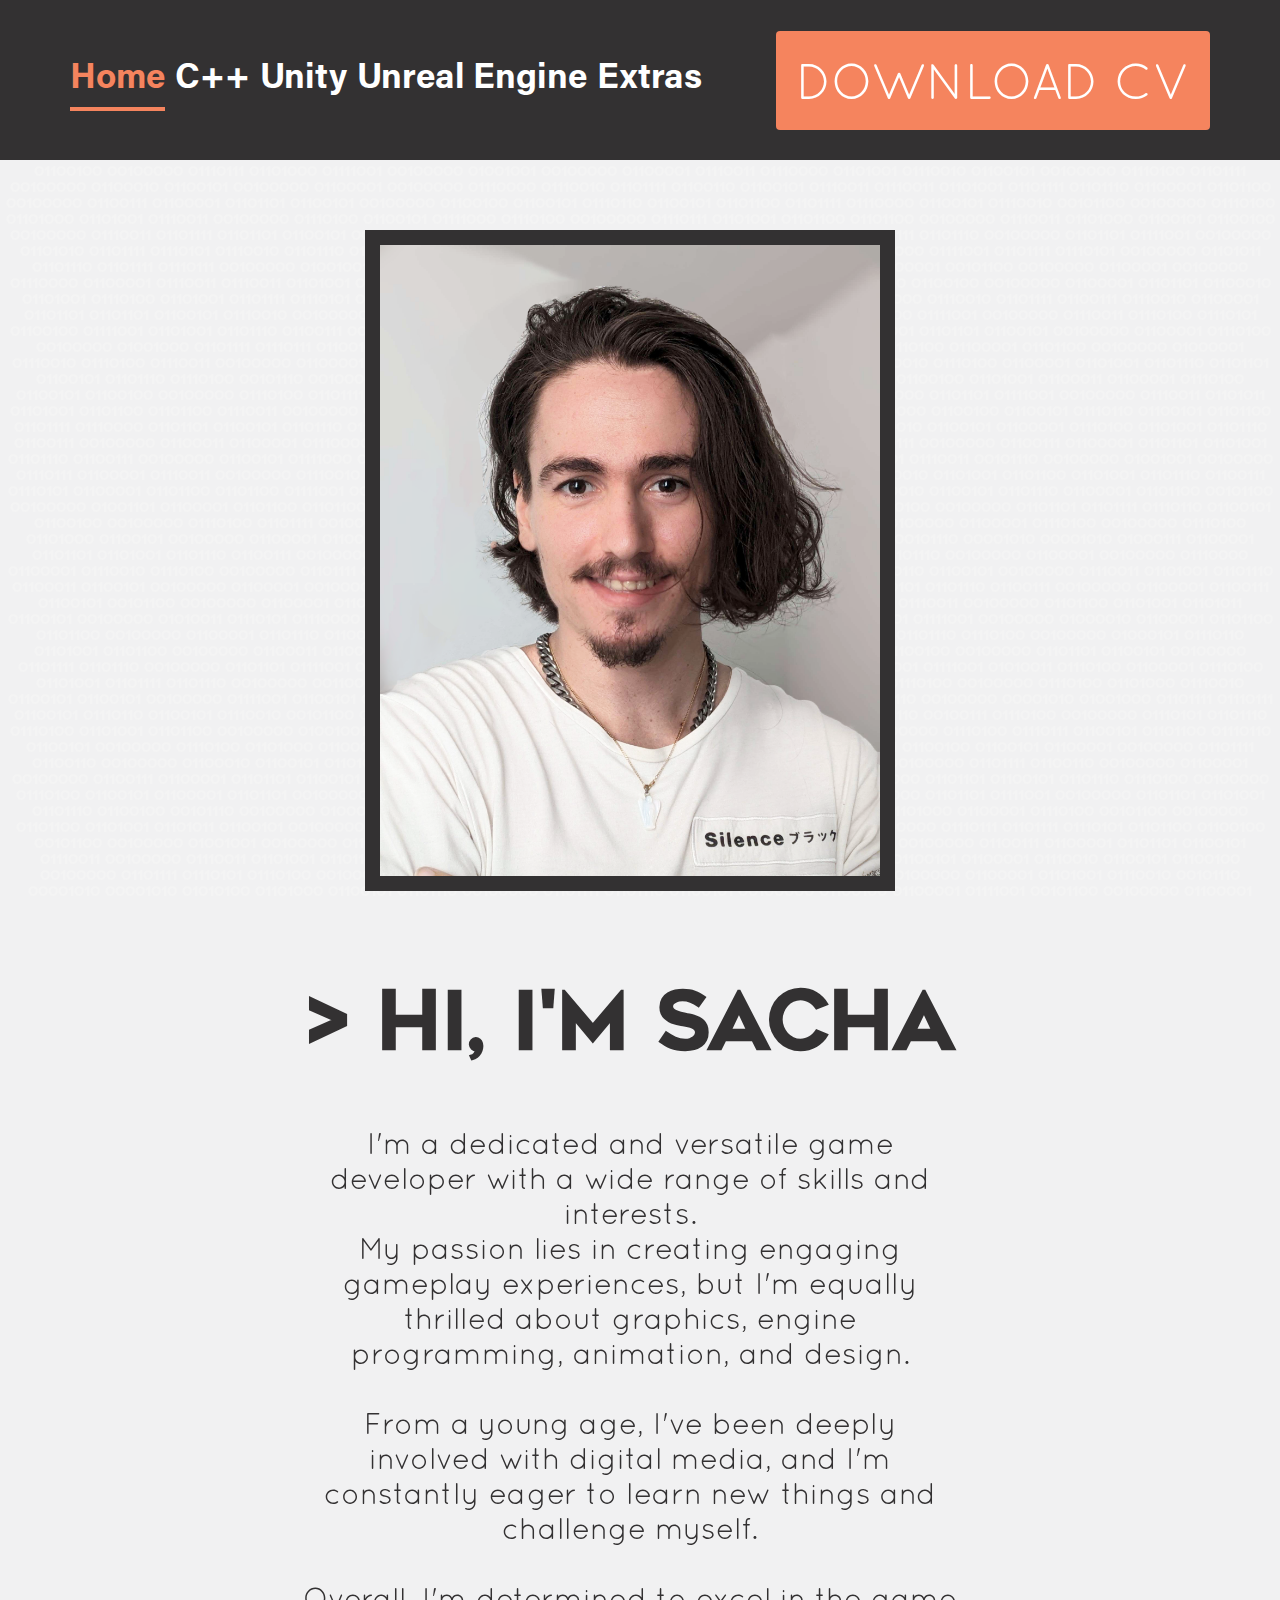
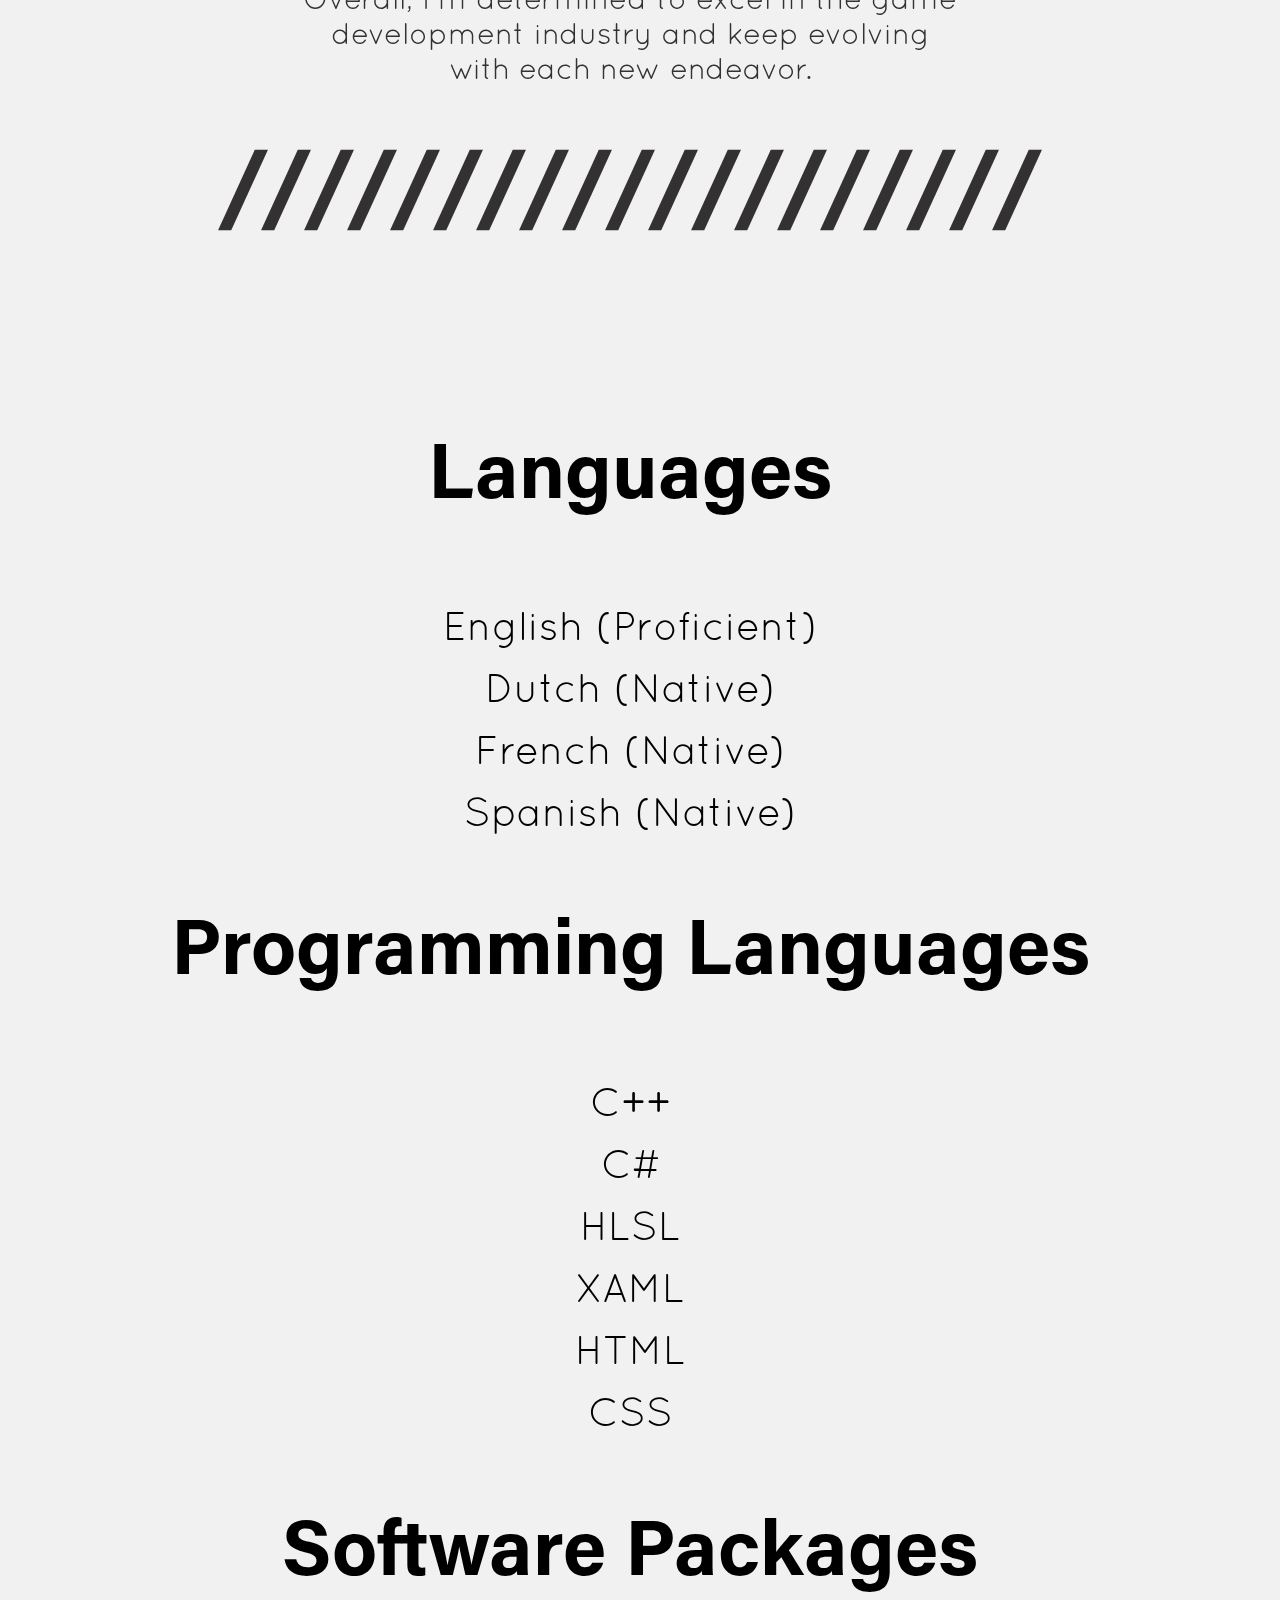
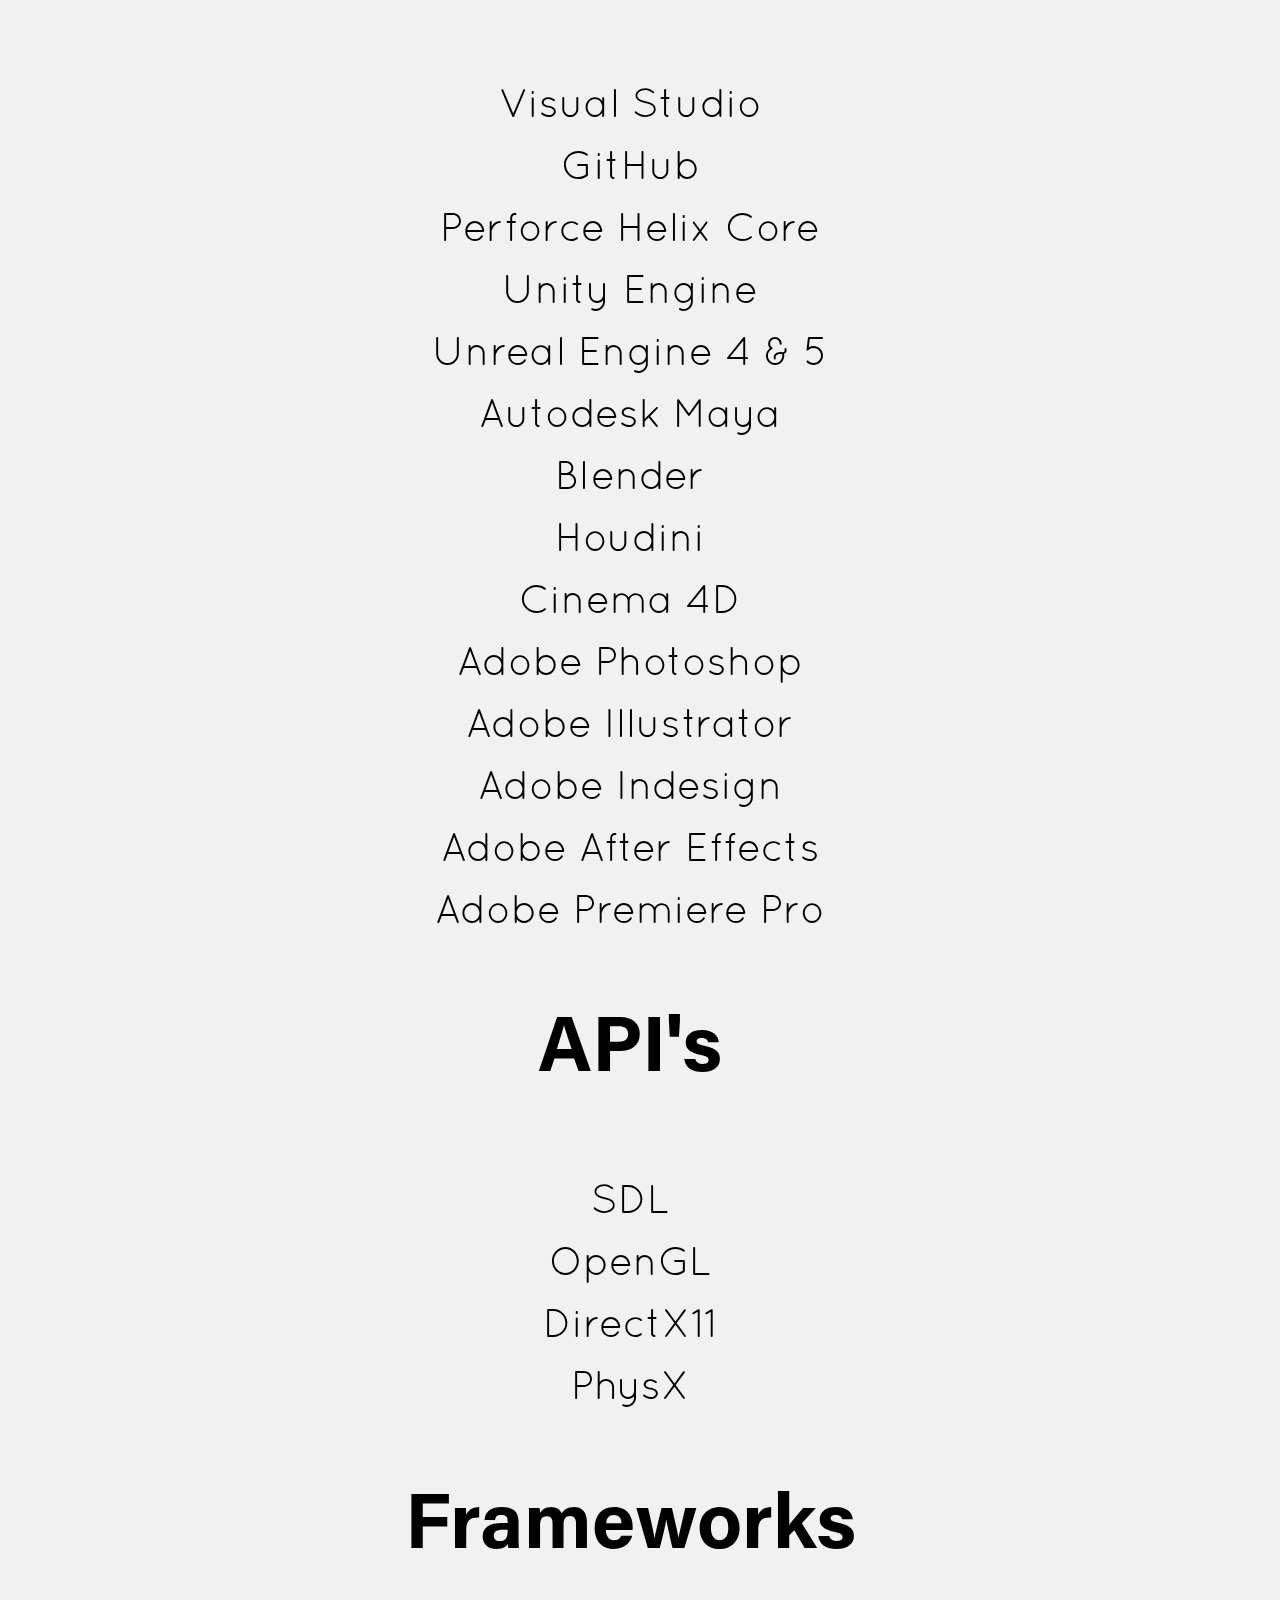
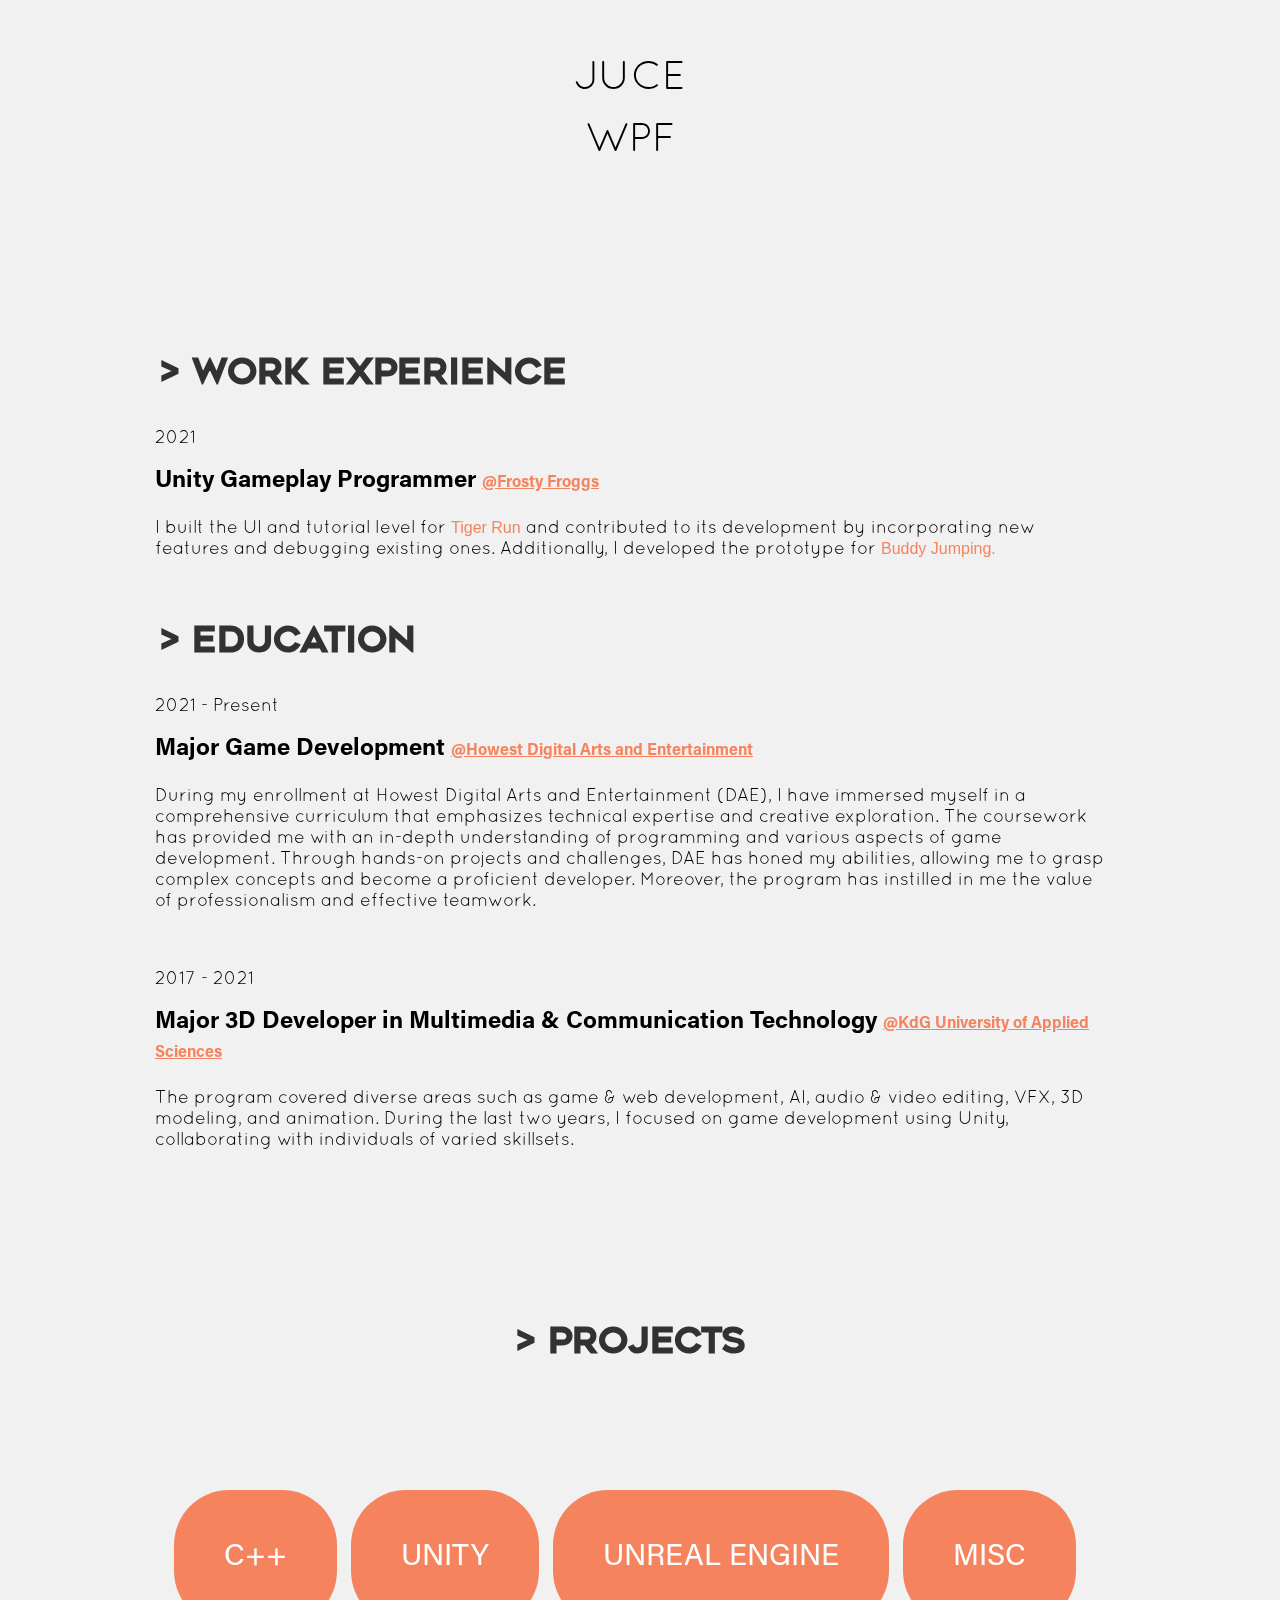
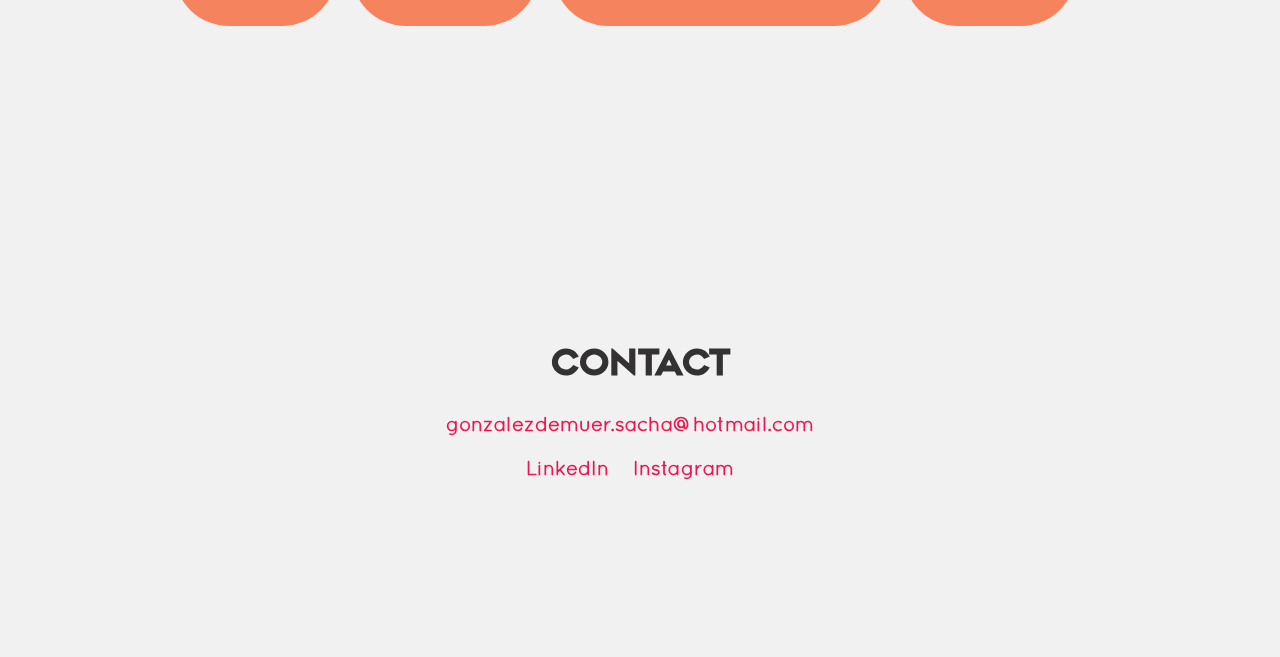
==== commit 3dbda100: "updated background style" ====
--- a/index.html
+++ b/index.html
@@ -361,11 +361,11 @@
             color:  #007bff; /* Change to your preferred color when hovered (here, using orange as an example) */
         }
             
-            .background p {
-    color: #F8F8F9;
-    font-size: 24px;
-    font-family: 'quicksand';
-    text-align: center;
+    .background p {
+        color: #F4F4F4;
+        font-size: 14px;
+        font-family: 'Geometos';
+        text-align: center;
 }
 
 body {
@@ -396,7 +396,7 @@
                         </ul>
                     </nav>
                 </div>
-                <a href="files/GonzalezDeMuerSacha_CV_2022.pdf" class="navbar-download-button">DOWNLOAD CV</a>
+                <a href="files/GonzalezDeMuerSacha_CV_2023.pdf" class="navbar-download-button">DOWNLOAD CV</a>
             </header>
         </div>
 
--- a/css/style.css
+++ b/css/style.css
@@ -62,9 +62,9 @@
 }
 
 .background p {
-    color: #F8F8F9;
-    font-size: 24px;
-    font-family: 'quicksand';
+    color: #F4F4F4;
+    font-size: 14px;
+    font-family: 'Geometos';
     text-align: center;
 }
 
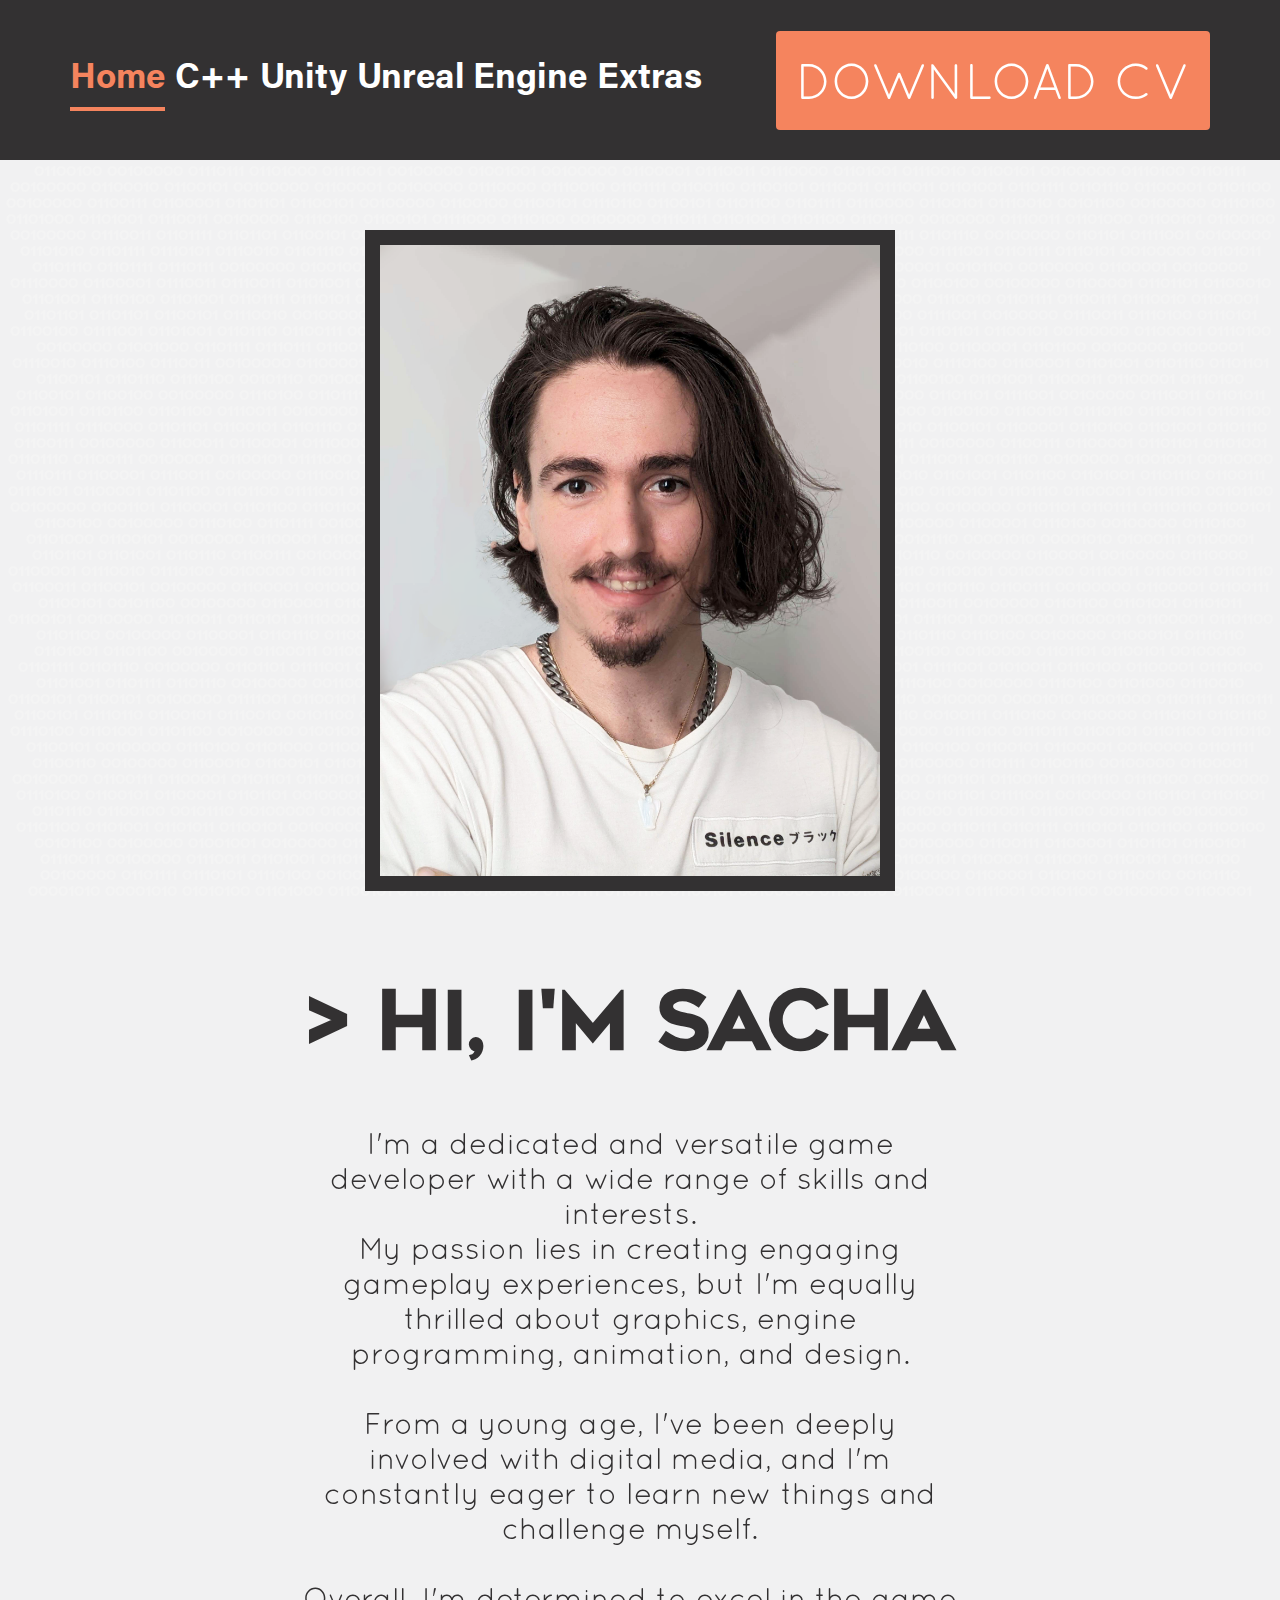
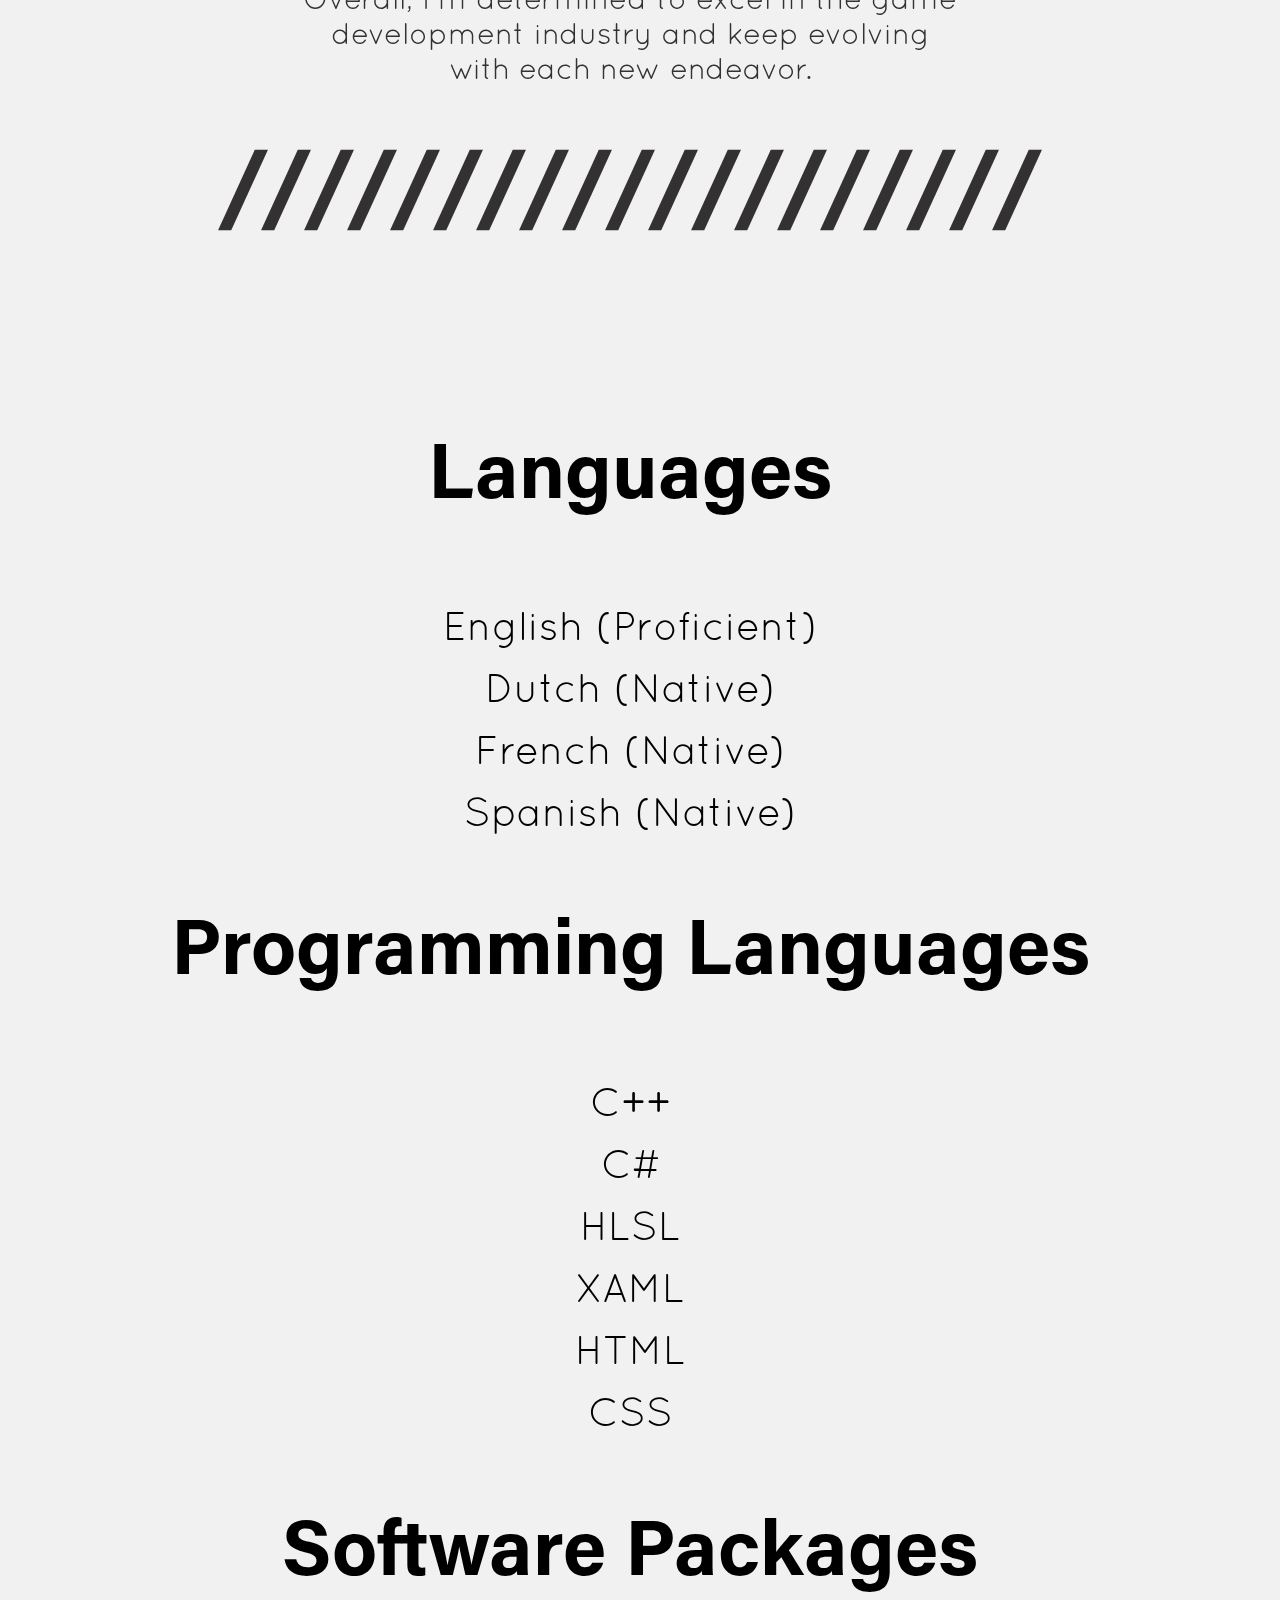
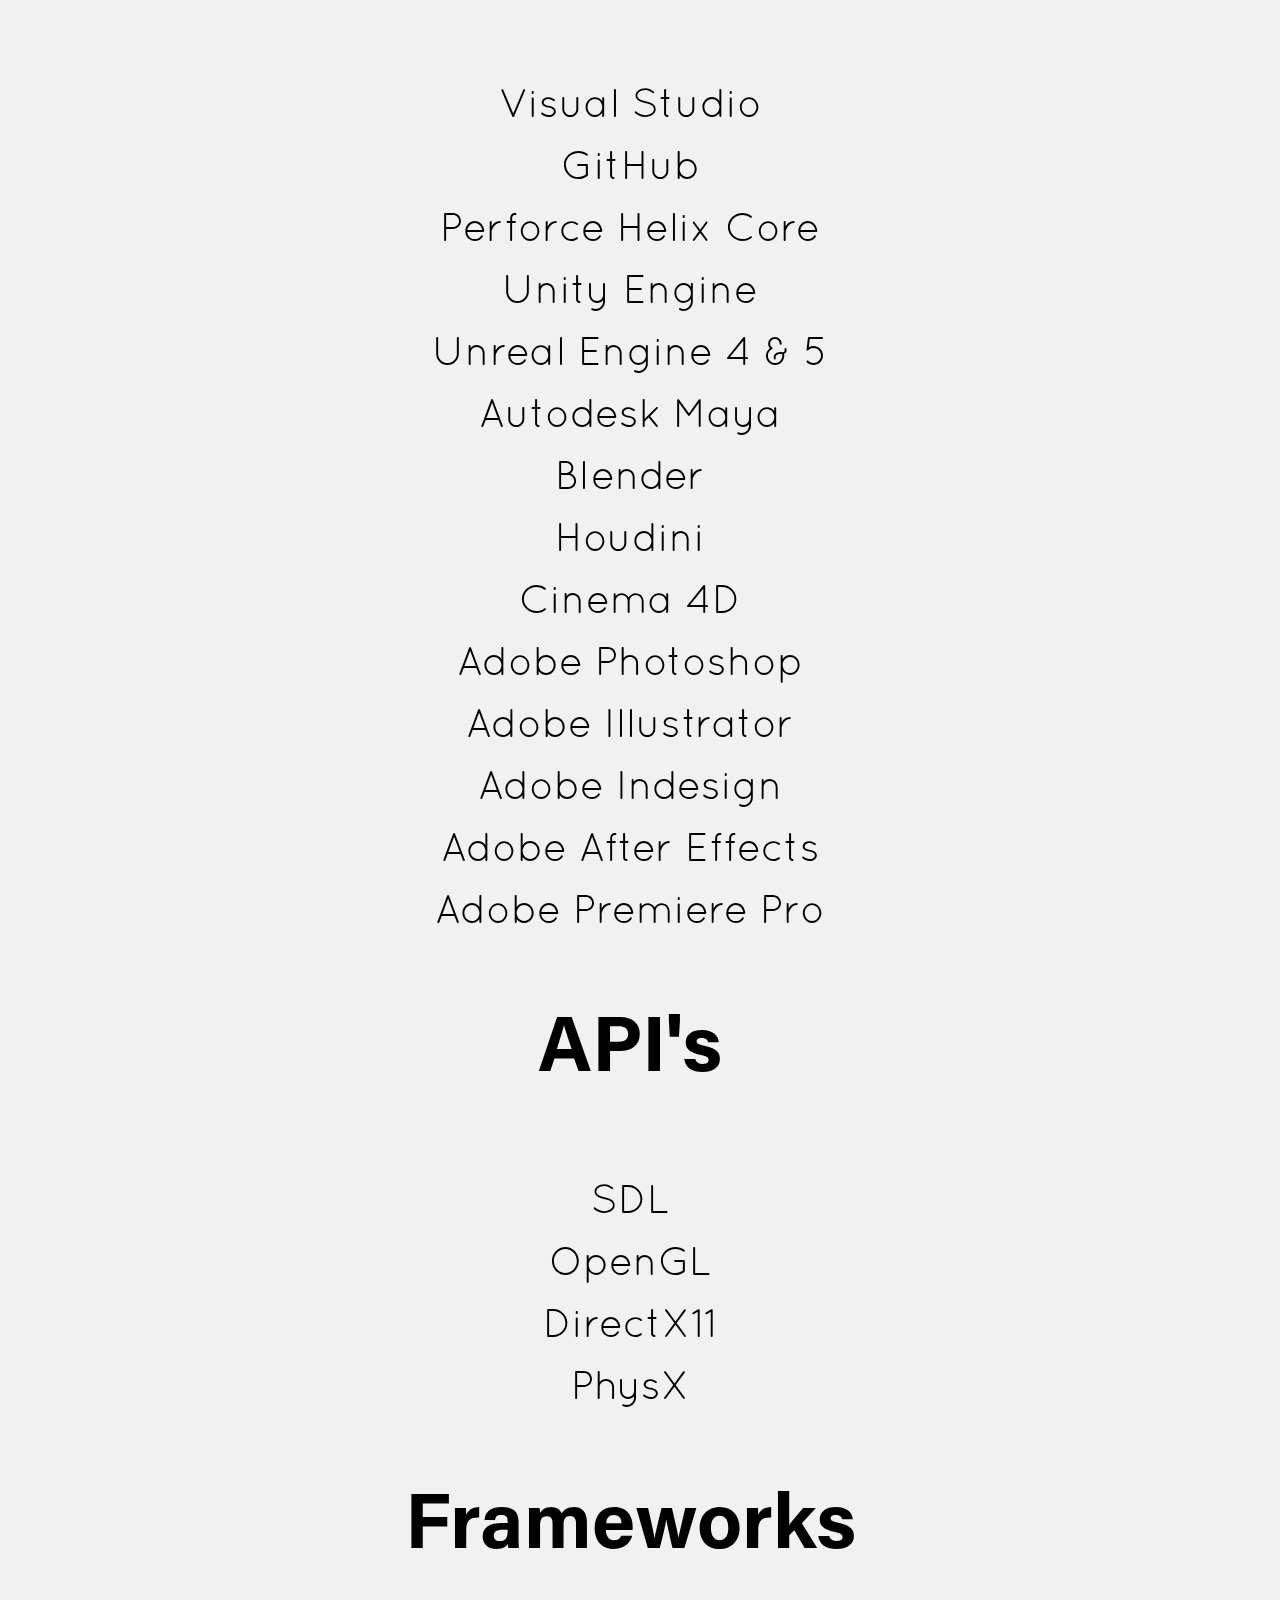
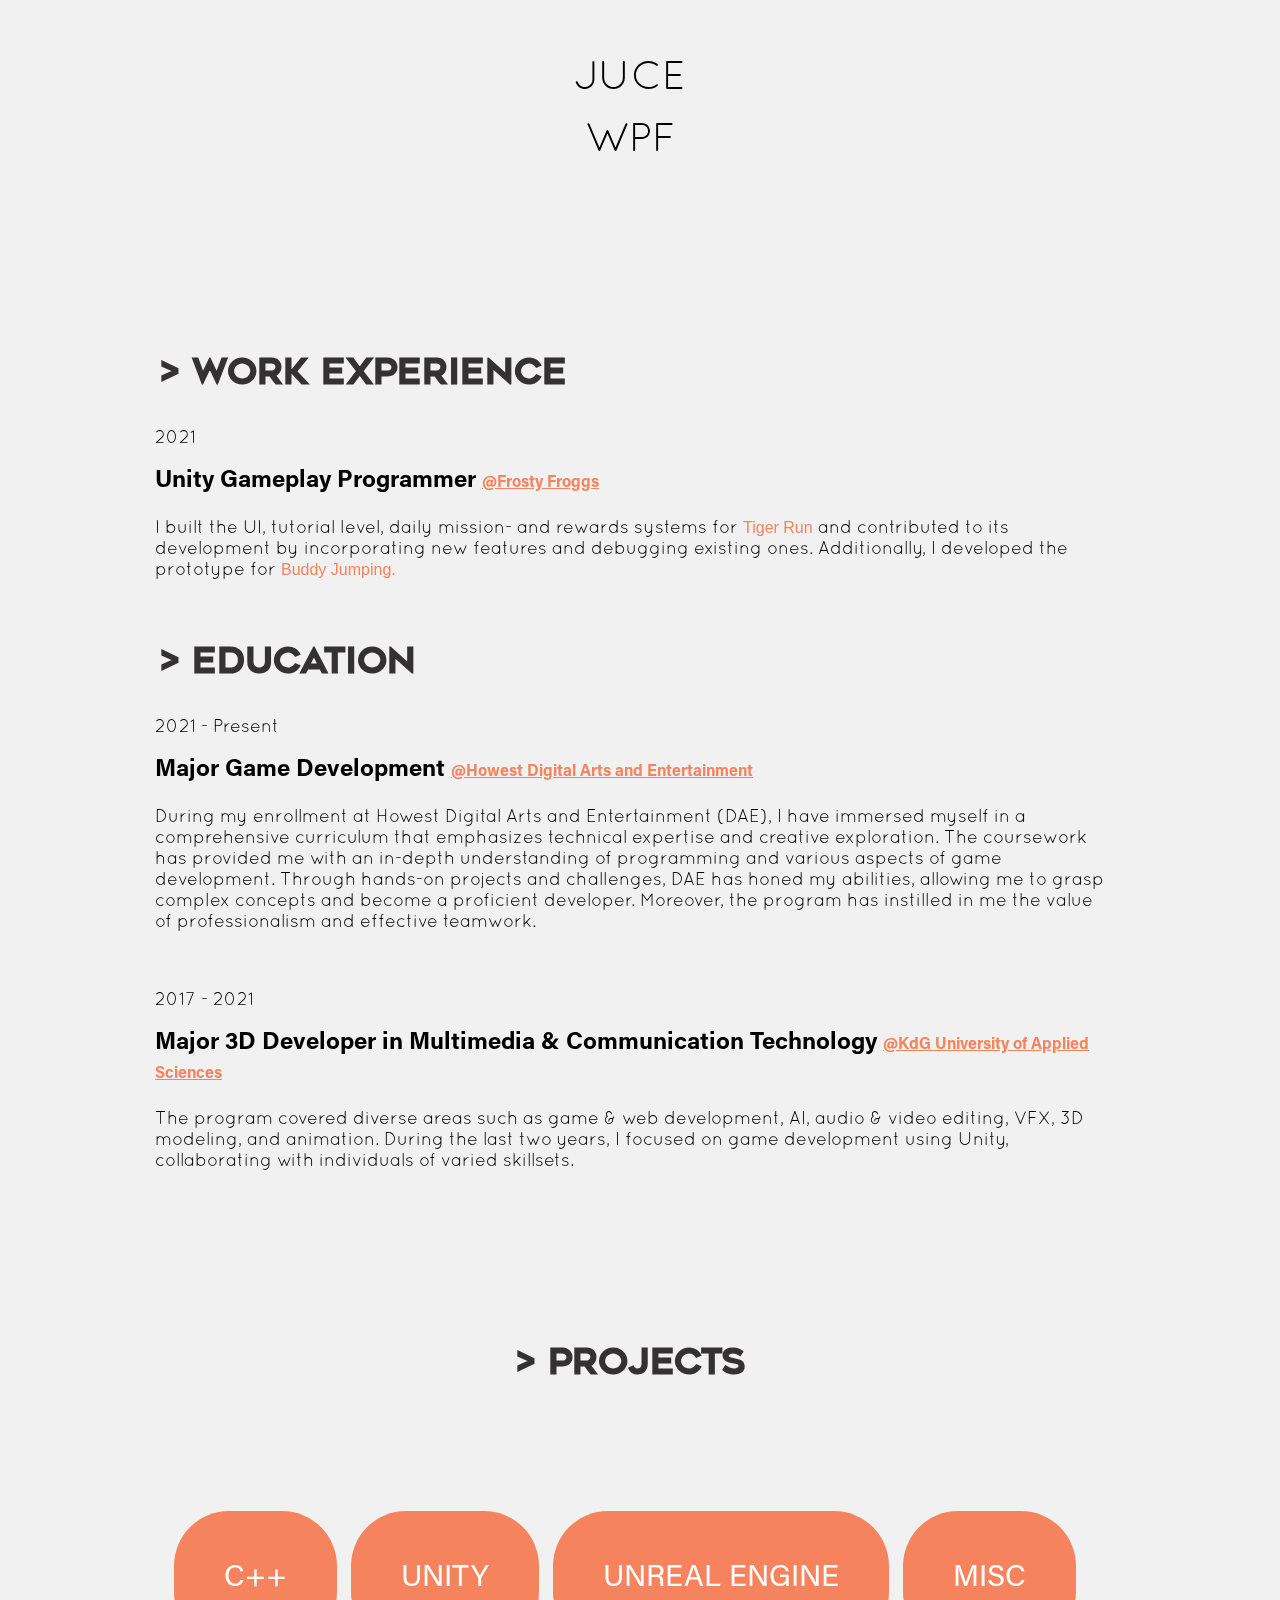
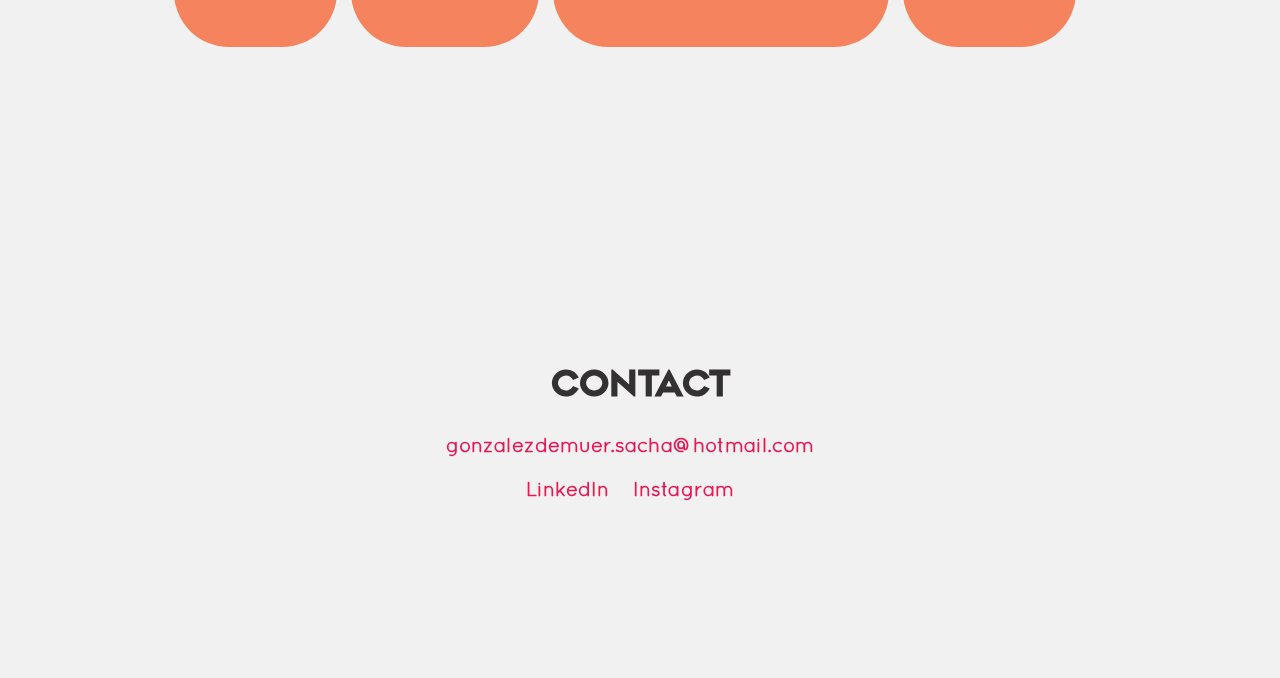
==== commit 5ee70324: "Small text update to work experience" ====
--- a/index.html
+++ b/index.html
@@ -474,7 +474,7 @@
                         <h1>> Work experience</h1>
                         <p>2021</p>
                         <h2>Unity Gameplay Programmer <a target="_blank" href="https://www.frostyfroggs.com">@Frosty Froggs</a></h2>
-                        <p>I built the UI and tutorial level for <a target='_blank' href='https://www.frostyfroggs.com/portfolio/tiger-run-3d/'>Tiger Run</a> and contributed to its development by incorporating new features and debugging existing ones. Additionally, I developed the prototype for <a target='_blank' href='unity.html#piece-buddyjumping'>Buddy Jumping.</a></p>
+                        <p>I built the UI, tutorial level, daily mission- and rewards systems for <a target='_blank' href='https://www.frostyfroggs.com/portfolio/tiger-run-3d/'>Tiger Run</a> and contributed to its development by incorporating new features and debugging existing ones. Additionally, I developed the prototype for <a target='_blank' href='unity.html#piece-buddyjumping'>Buddy Jumping.</a></p>
                     </div>
                     <div class="education">
                         <h1>> Education</h1>
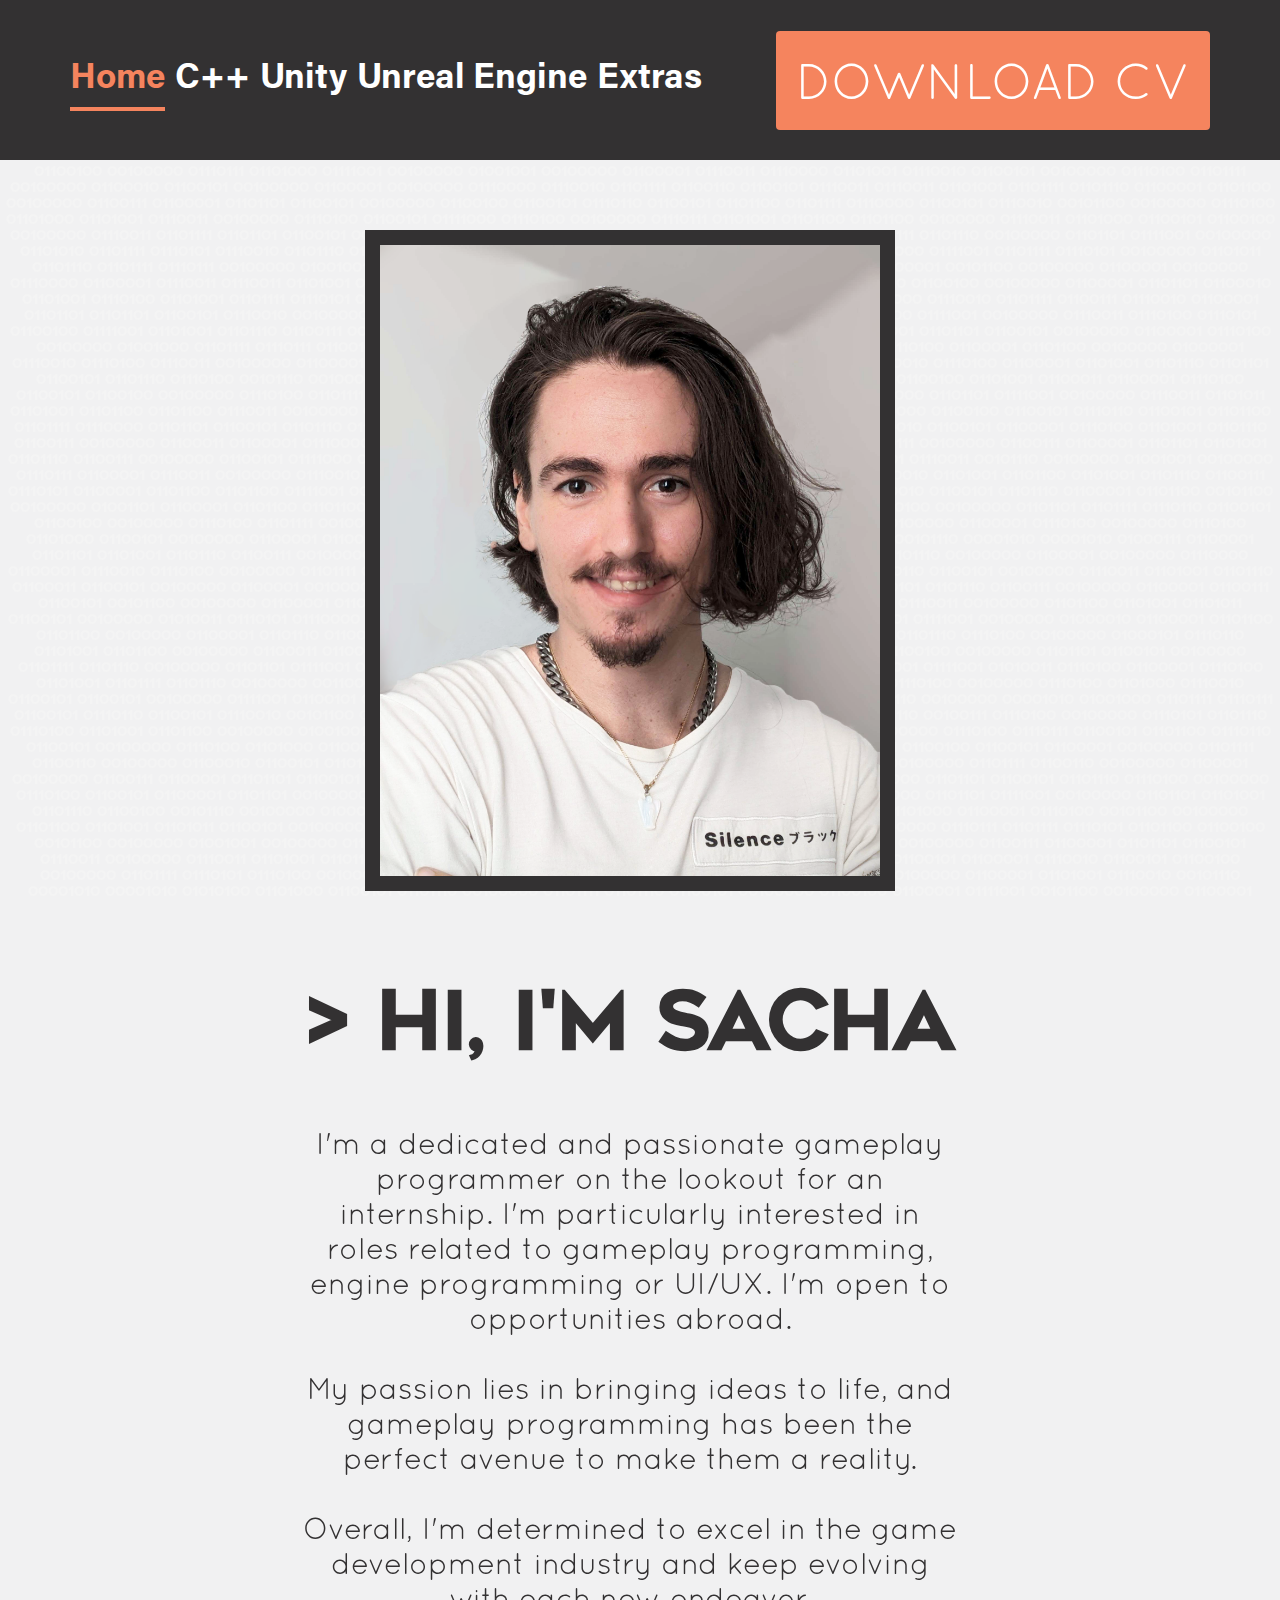
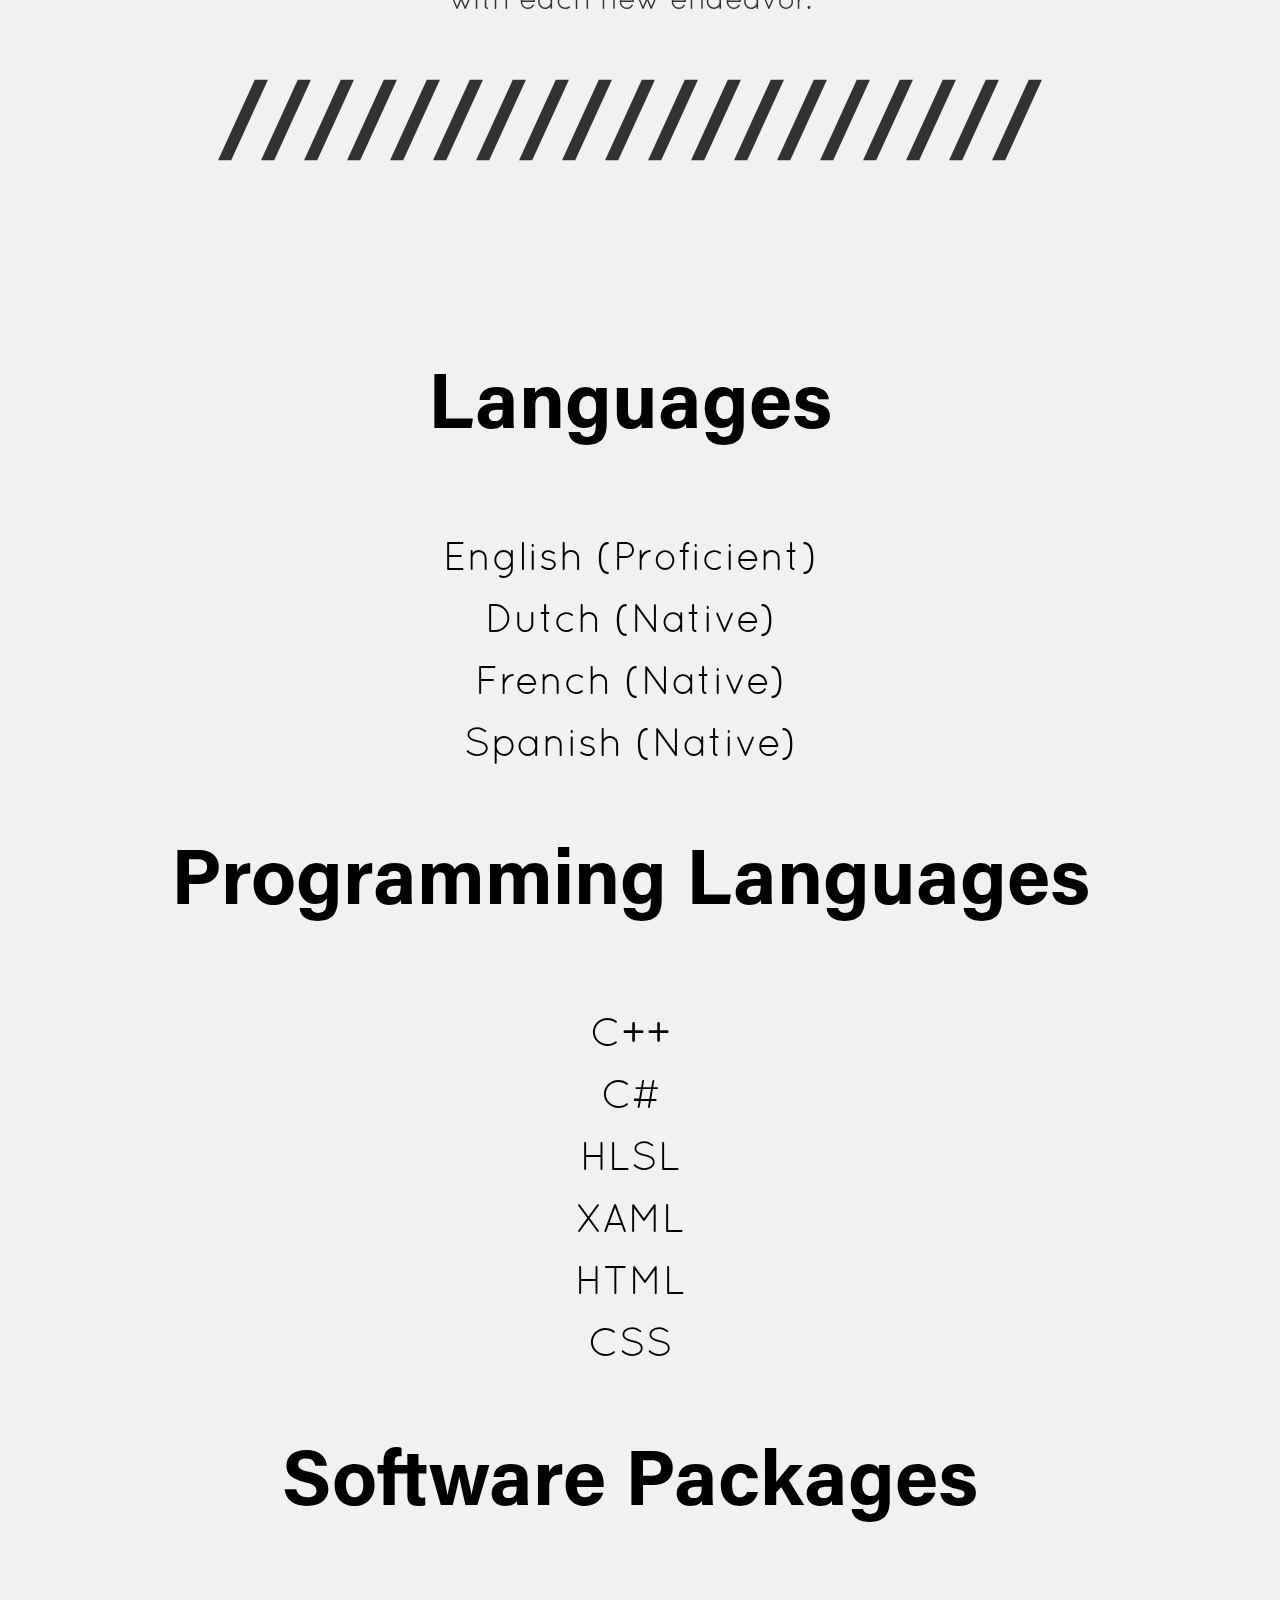
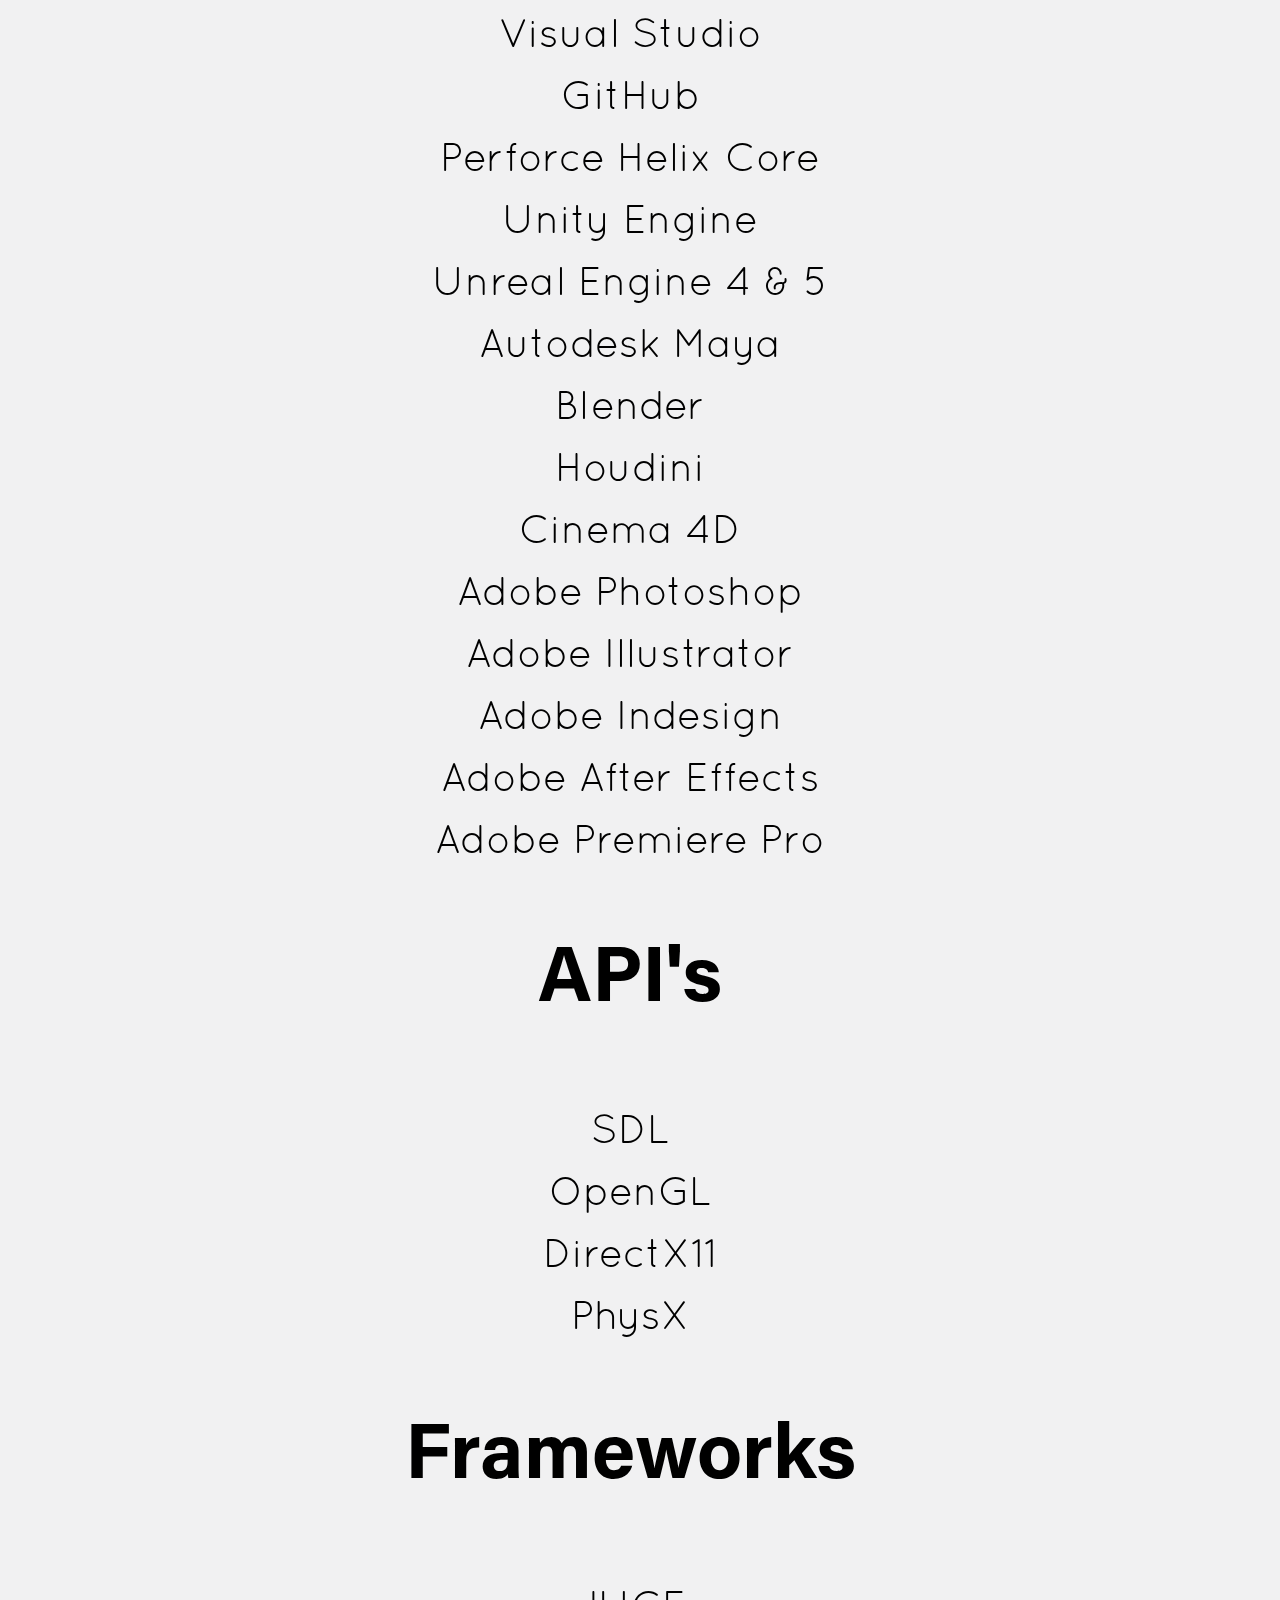
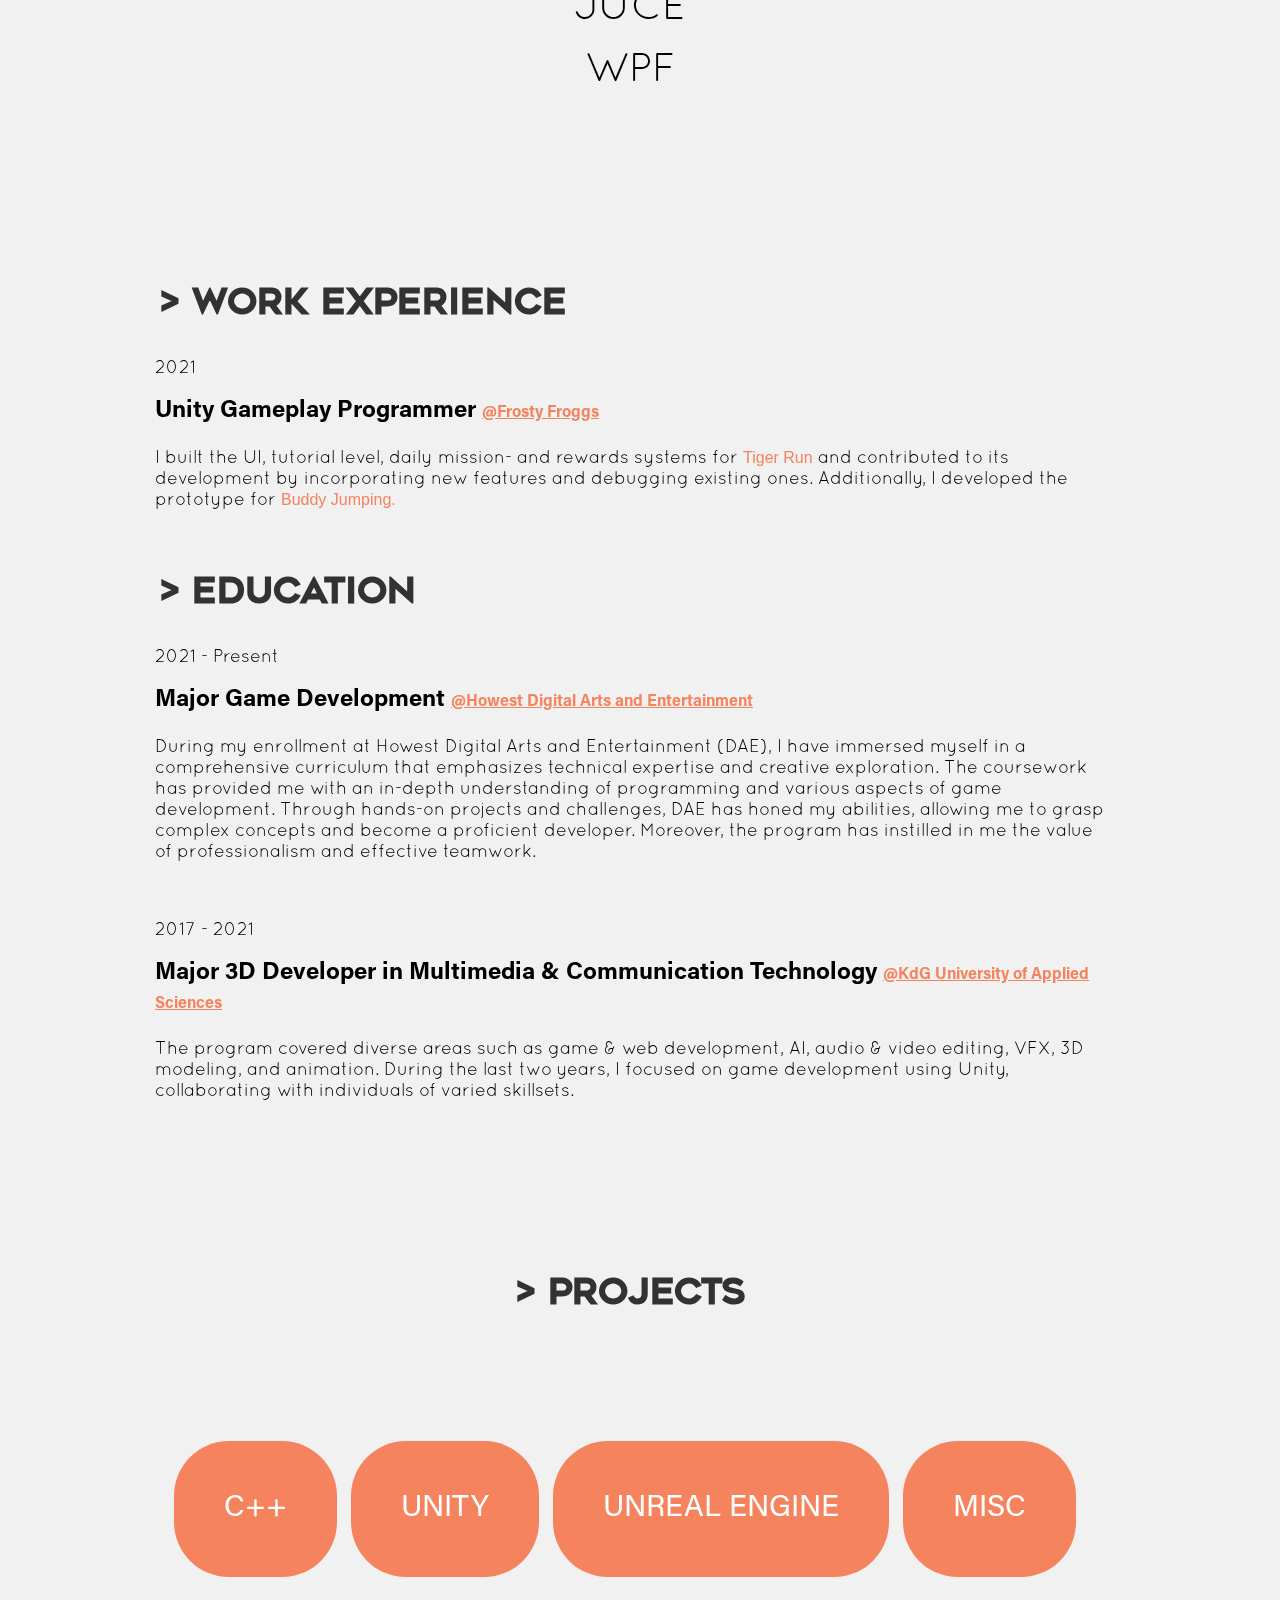
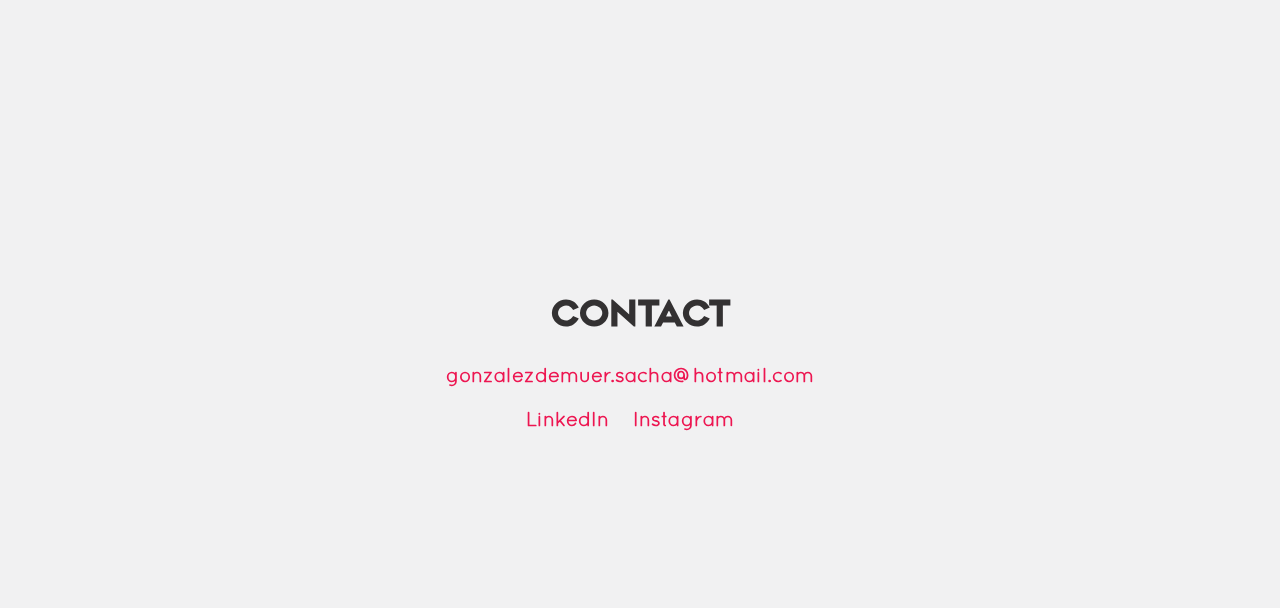
==== commit 8ad5744e: "Updated front page quote" ====
--- a/index.html
+++ b/index.html
@@ -410,11 +410,10 @@
                 <div id="hometxt">
                     <h1>> Hi, I'm sacha</h1>
                     <p>
-                        I'm a dedicated and versatile game developer with a wide range of skills and interests. <br> My passion lies in
-                        creating engaging gameplay experiences, but I'm equally thrilled about graphics, engine programming, animation,
-                        and design.
-                        <br><br> From a young age, I've been deeply involved with digital media, and I'm constantly eager to learn new
-                        things and challenge myself.
+                       I'm a dedicated and passionate gameplay programmer on the lookout for an internship. I'm particularly interested in roles related to gameplay programming, engine programming or UI/UX. I'm open to opportunities abroad.
+                        
+                        <br><br> My passion lies in bringing ideas to life, and gameplay programming has been the perfect avenue to make them a reality.
+                        
                         <br><br> Overall, I'm determined to excel in the game development industry and keep evolving with each new
                         endeavor.
                     </p>
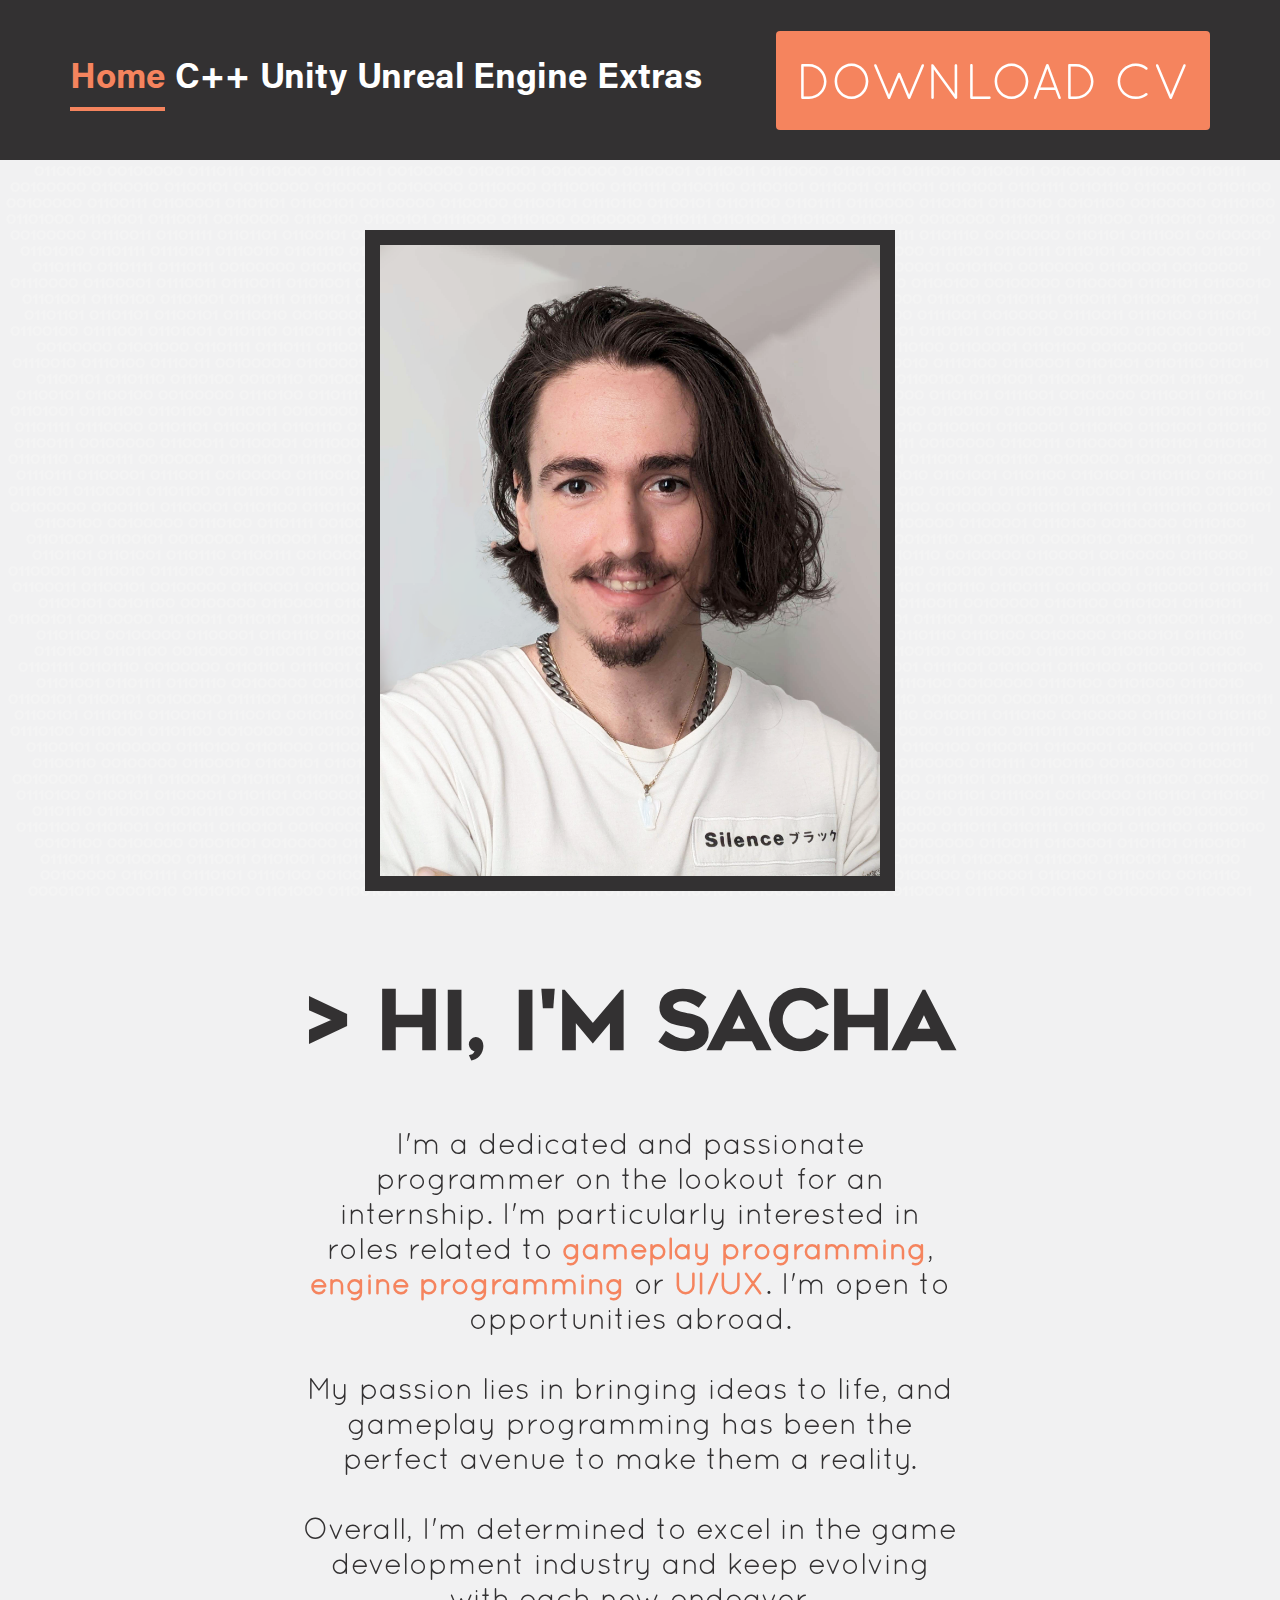
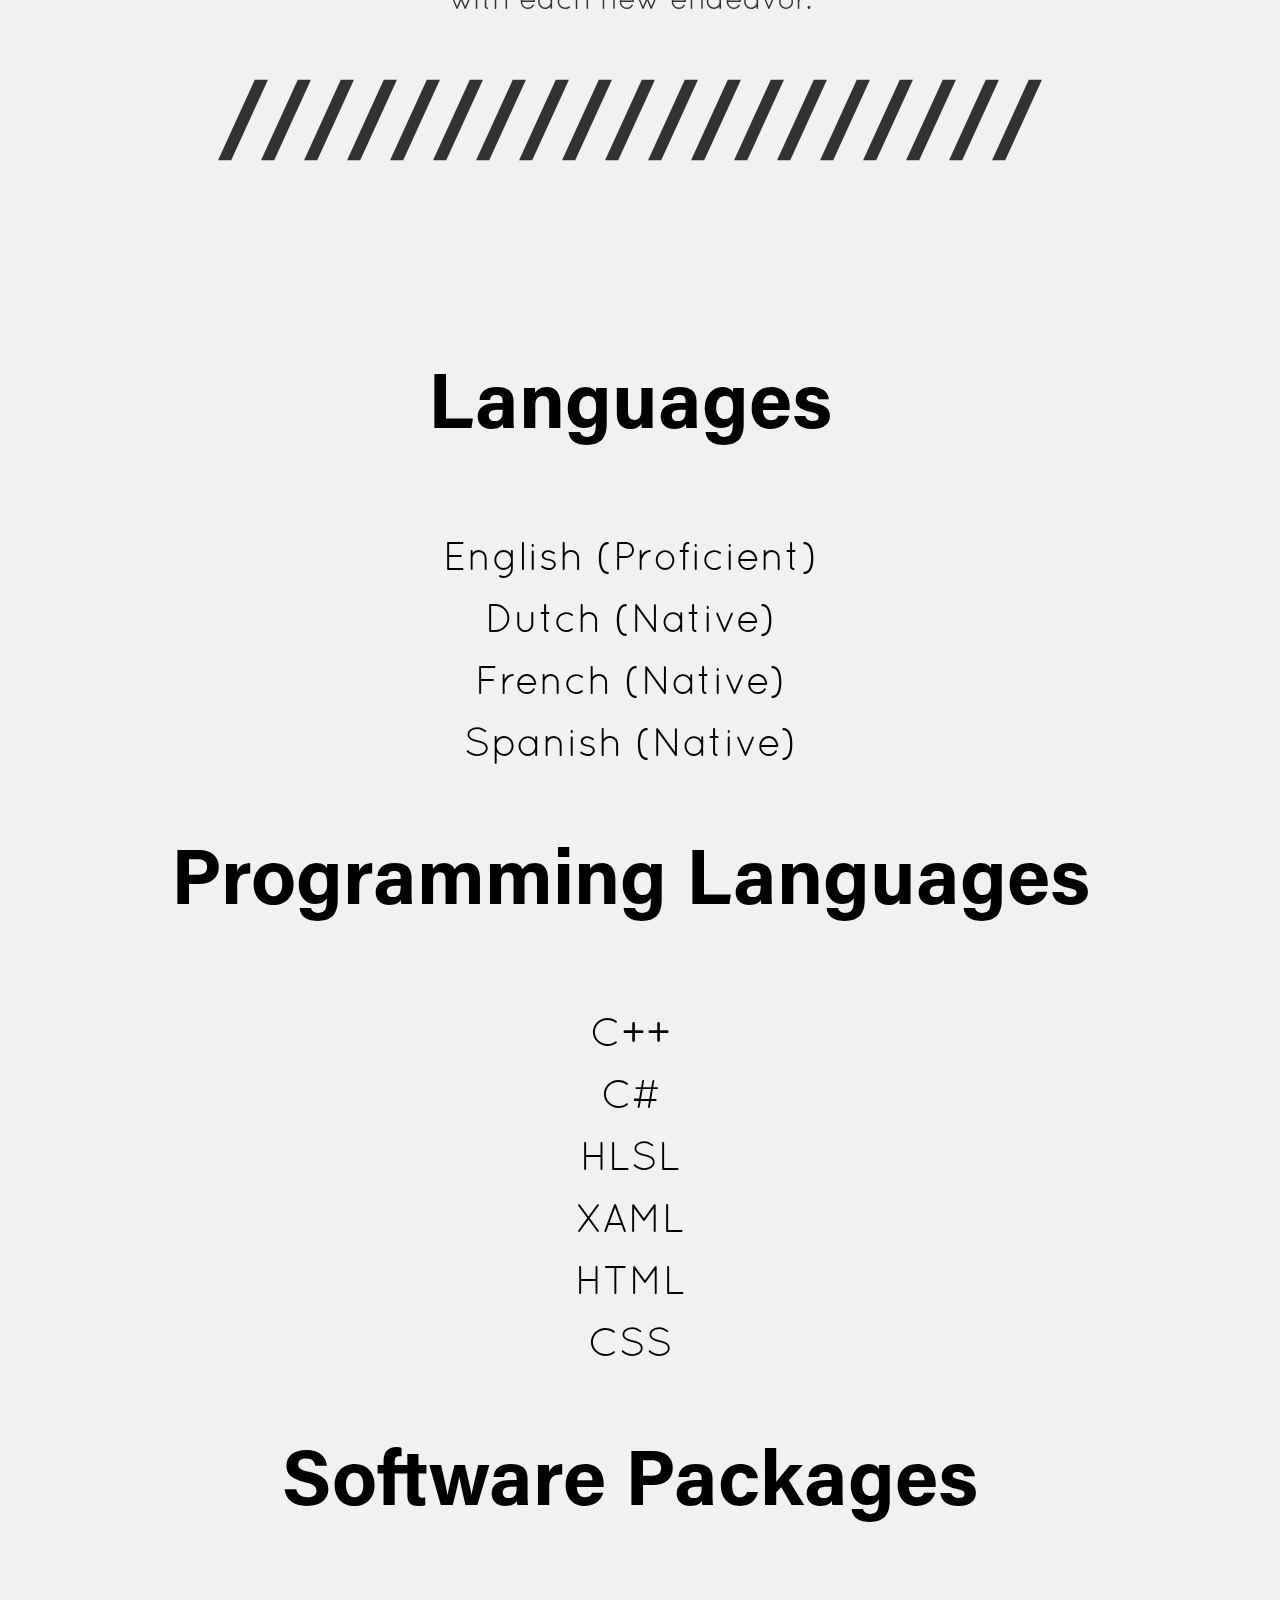
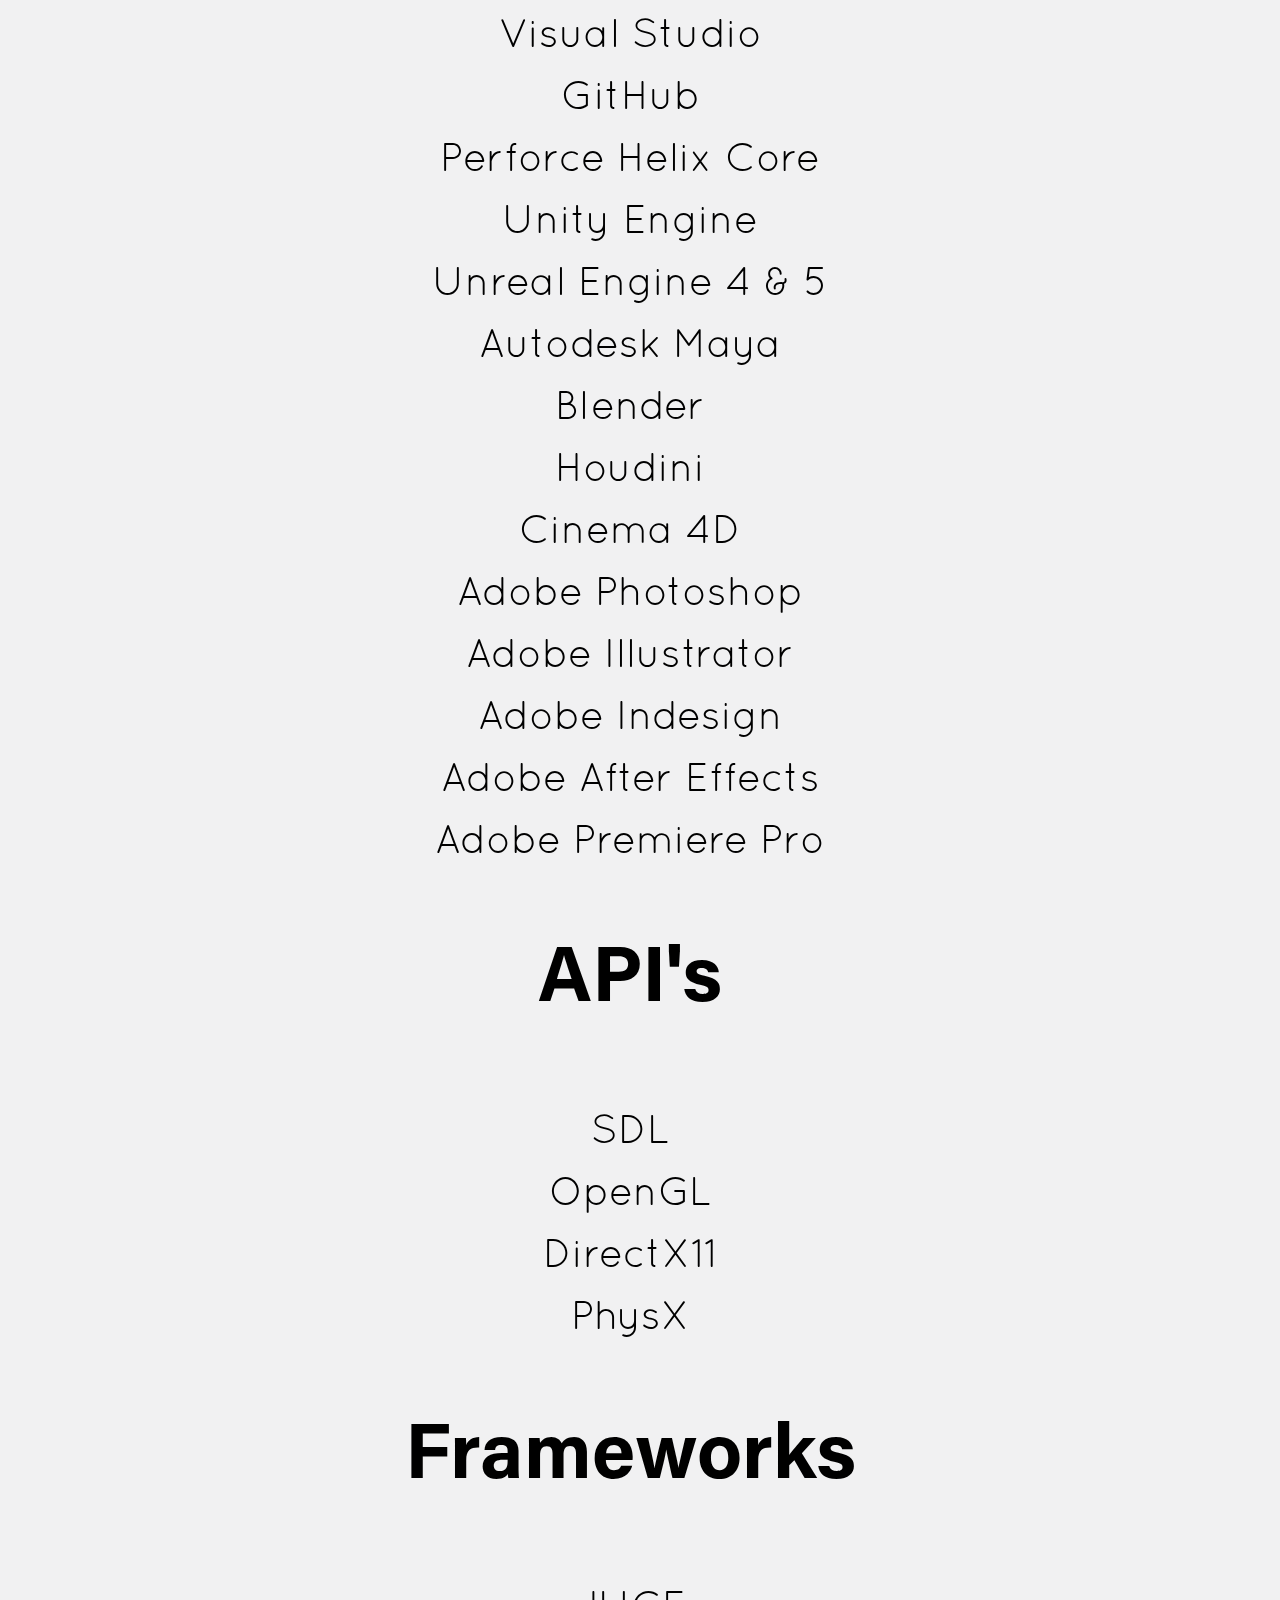
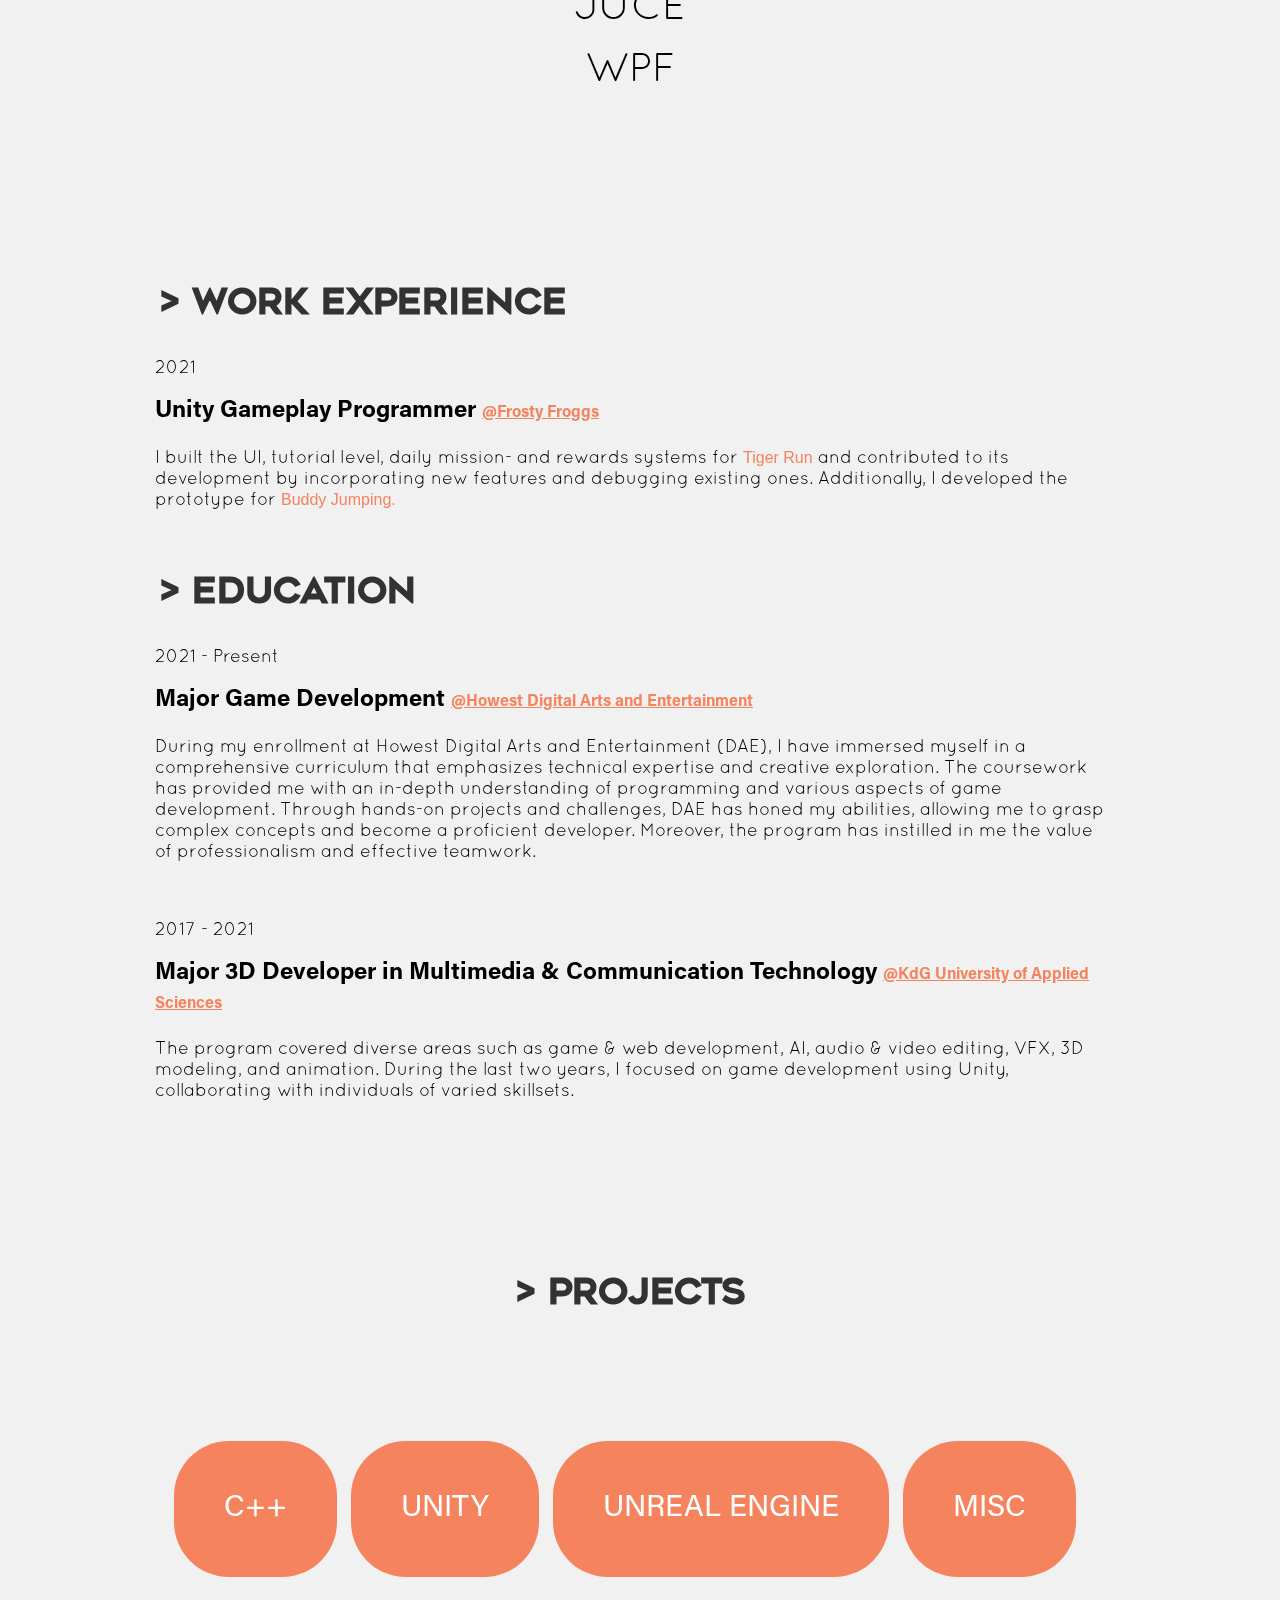
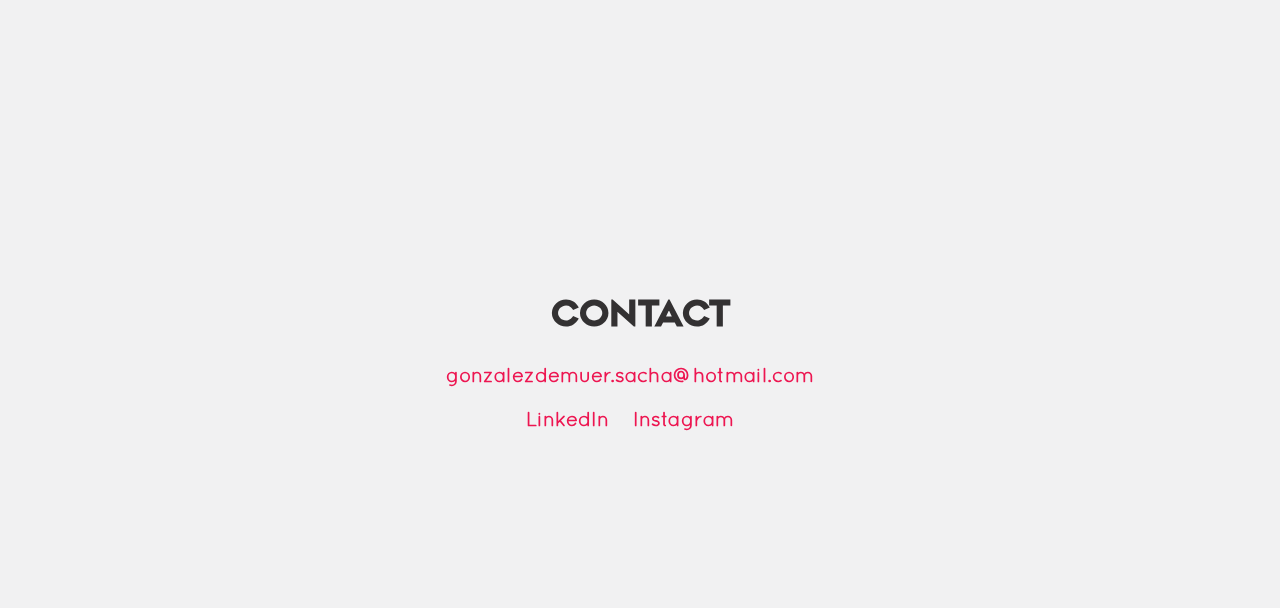
==== commit 08872191: "Updated index quote style" ====
--- a/index.html
+++ b/index.html
@@ -25,6 +25,11 @@
         </script>
         <!-- Styles for the "home" section -->
         <style>
+            
+                .highlightedText {
+                    color: #F5845E;
+                }
+            
             body {
                 font-family: 'acumin', sans-serif;
                 margin: 0;
@@ -346,6 +351,7 @@
                 #contactpage {
                     text-align: left;
                 }
+                
             }
 
             
@@ -410,7 +416,7 @@
                 <div id="hometxt">
                     <h1>> Hi, I'm sacha</h1>
                     <p>
-                       I'm a dedicated and passionate gameplay programmer on the lookout for an internship. I'm particularly interested in roles related to gameplay programming, engine programming or UI/UX. I'm open to opportunities abroad.
+                       I'm a dedicated and passionate programmer on the lookout for an internship. I'm particularly interested in roles related to <b class="highlightedText">gameplay programming</b>, <b class="highlightedText">engine programming</b> or <b class="highlightedText">UI/UX</b>. I'm open to opportunities abroad.
                         
                         <br><br> My passion lies in bringing ideas to life, and gameplay programming has been the perfect avenue to make them a reality.
                         
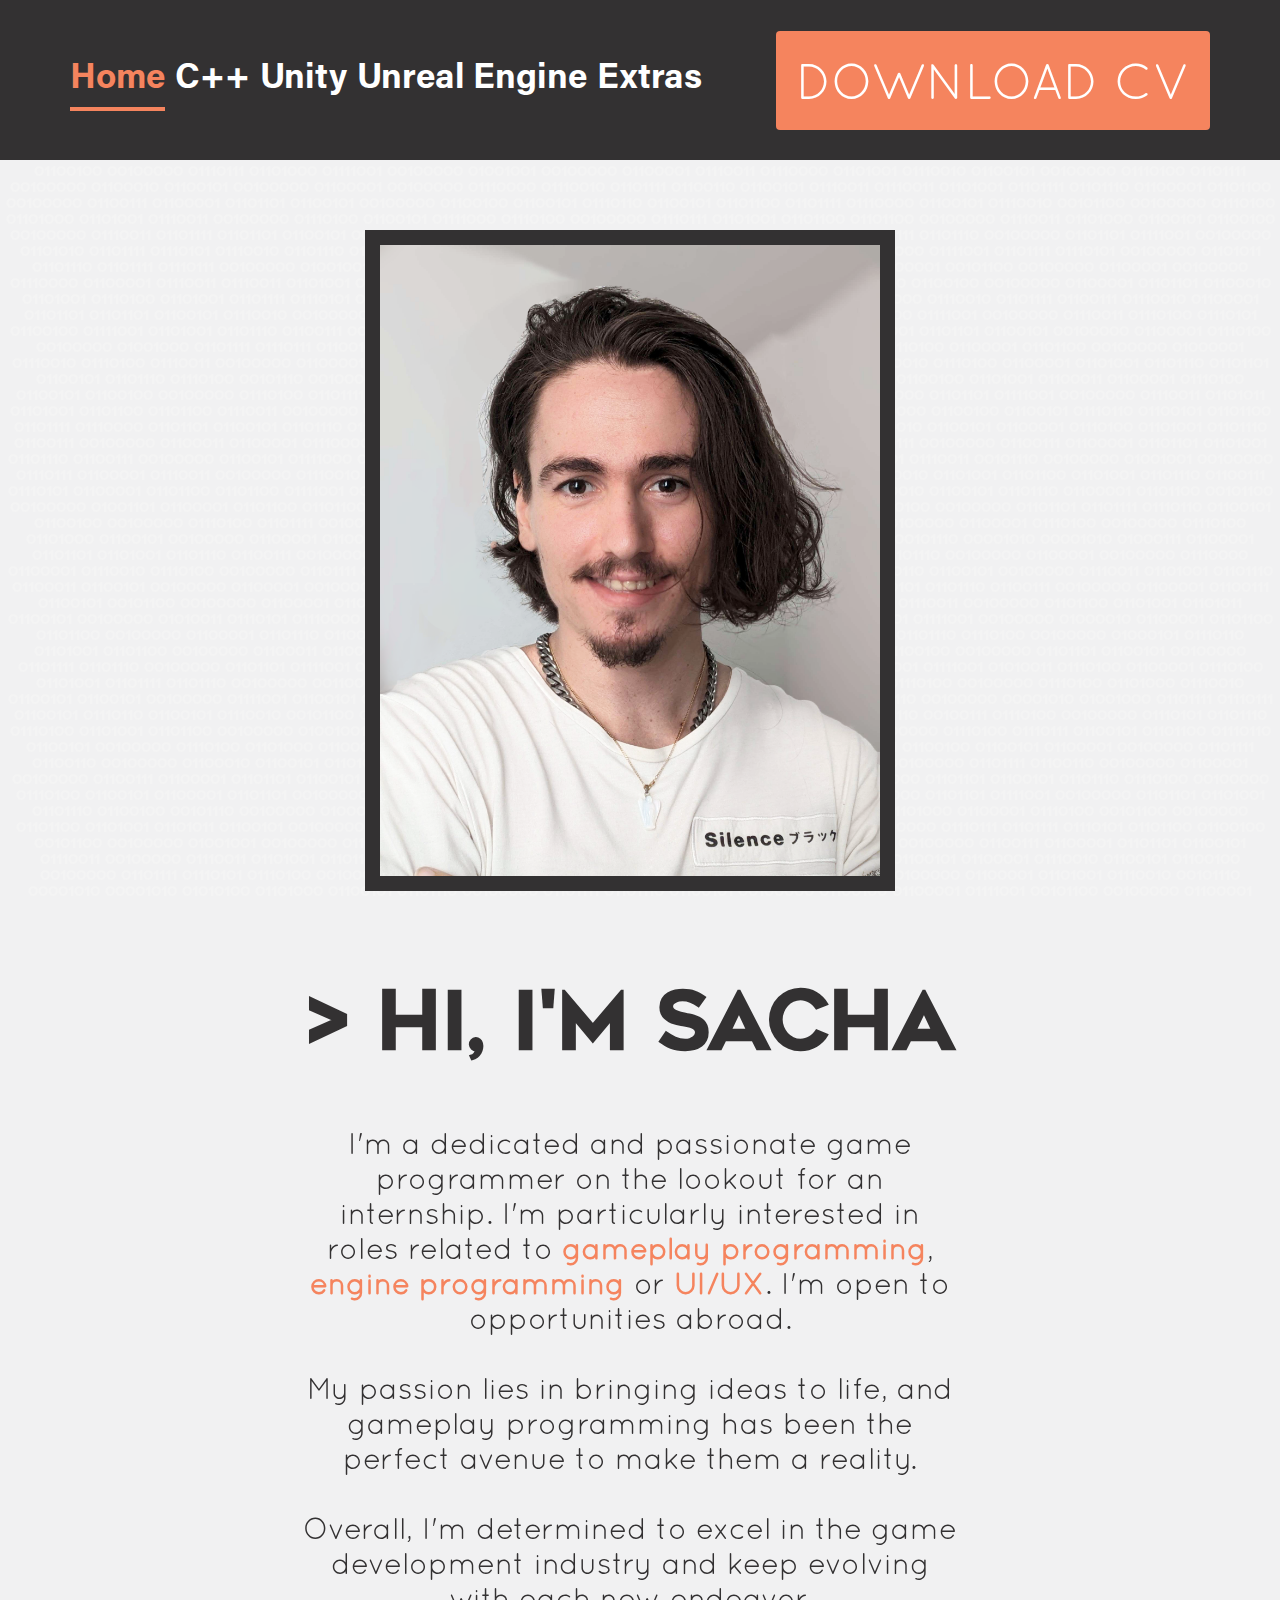
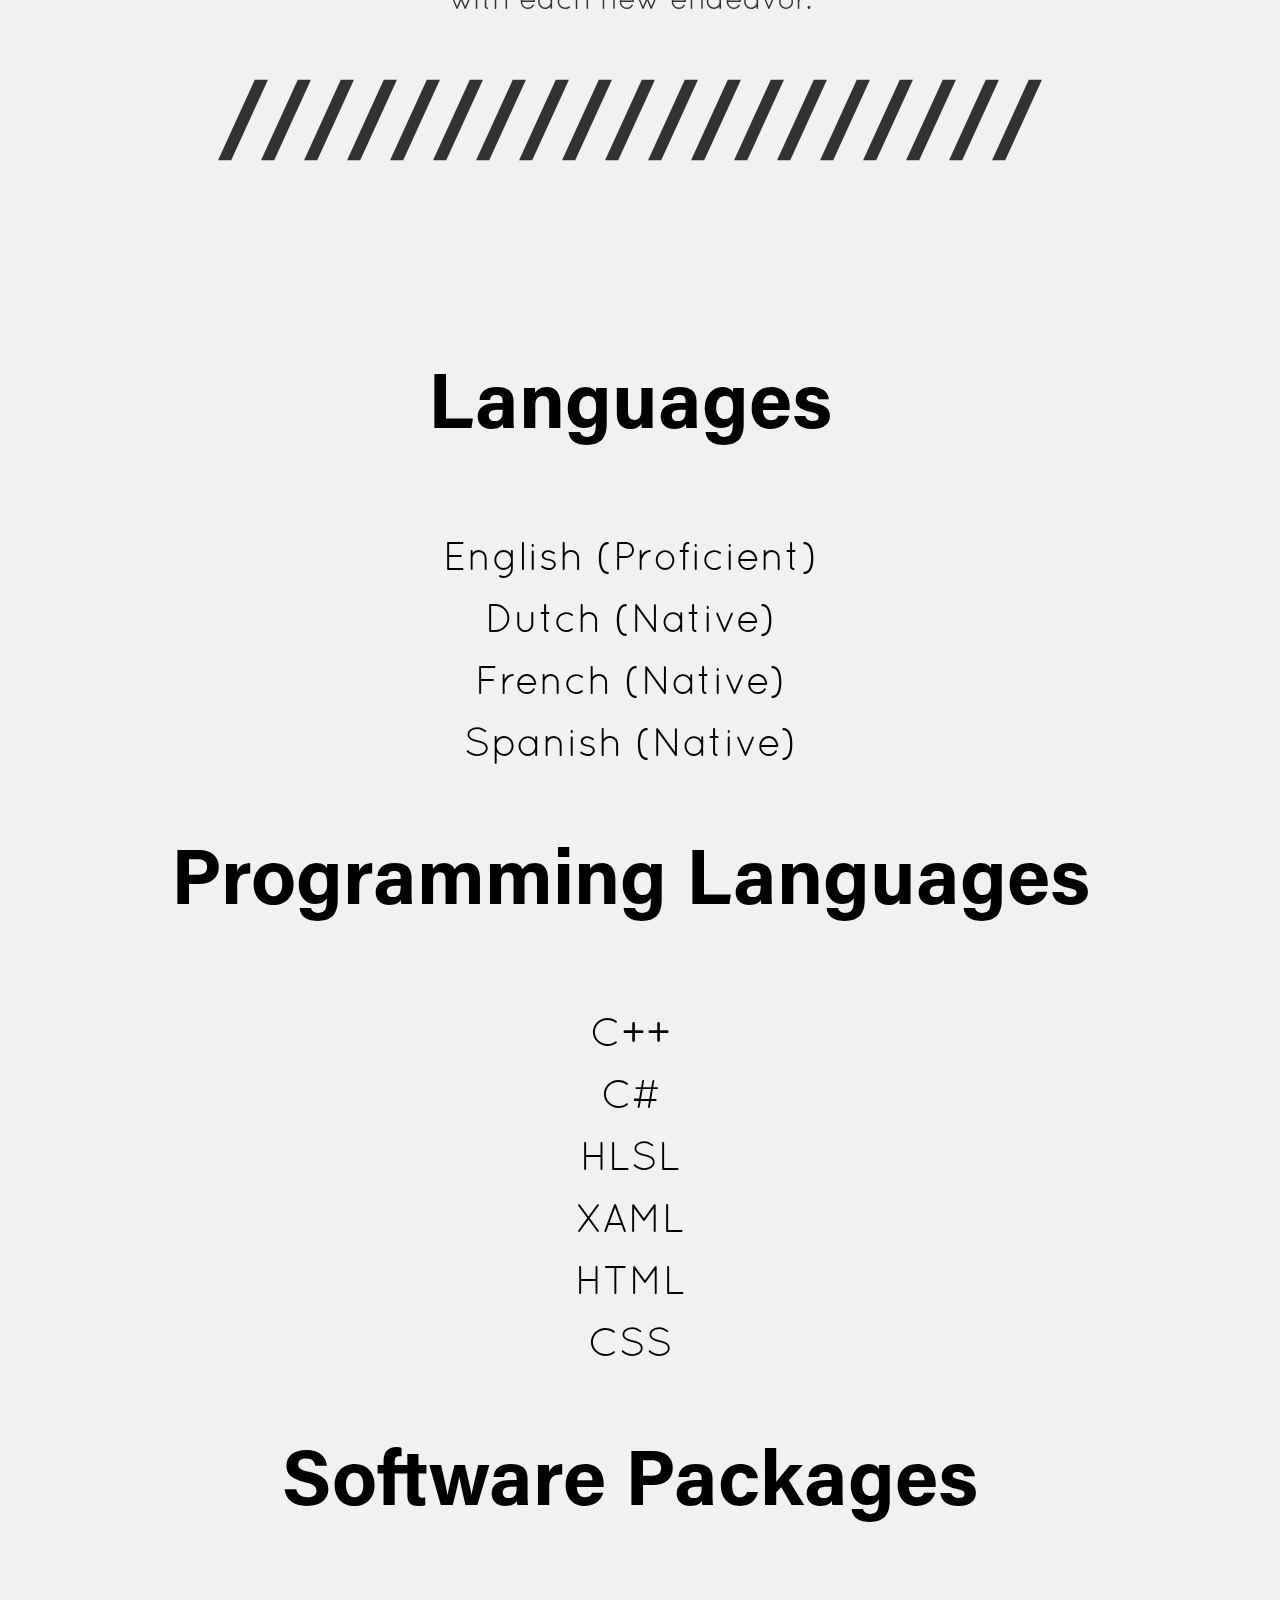
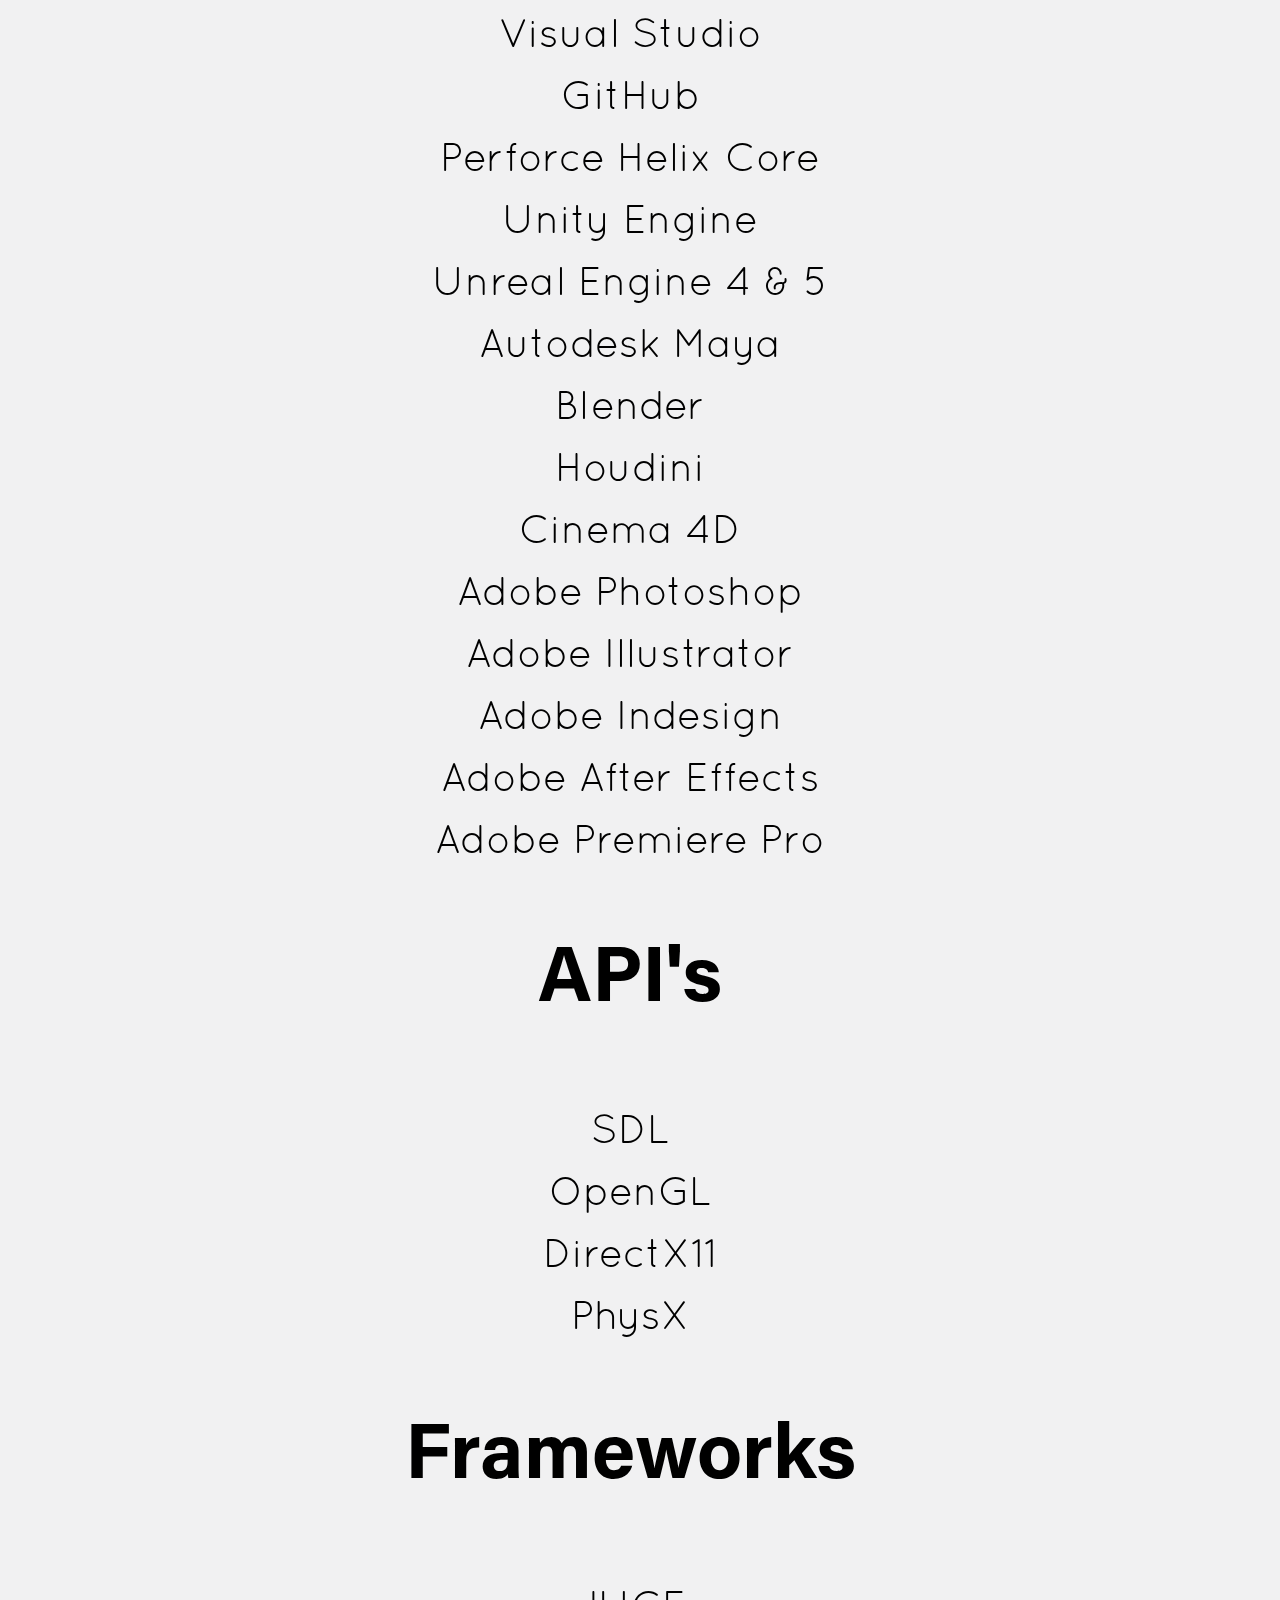
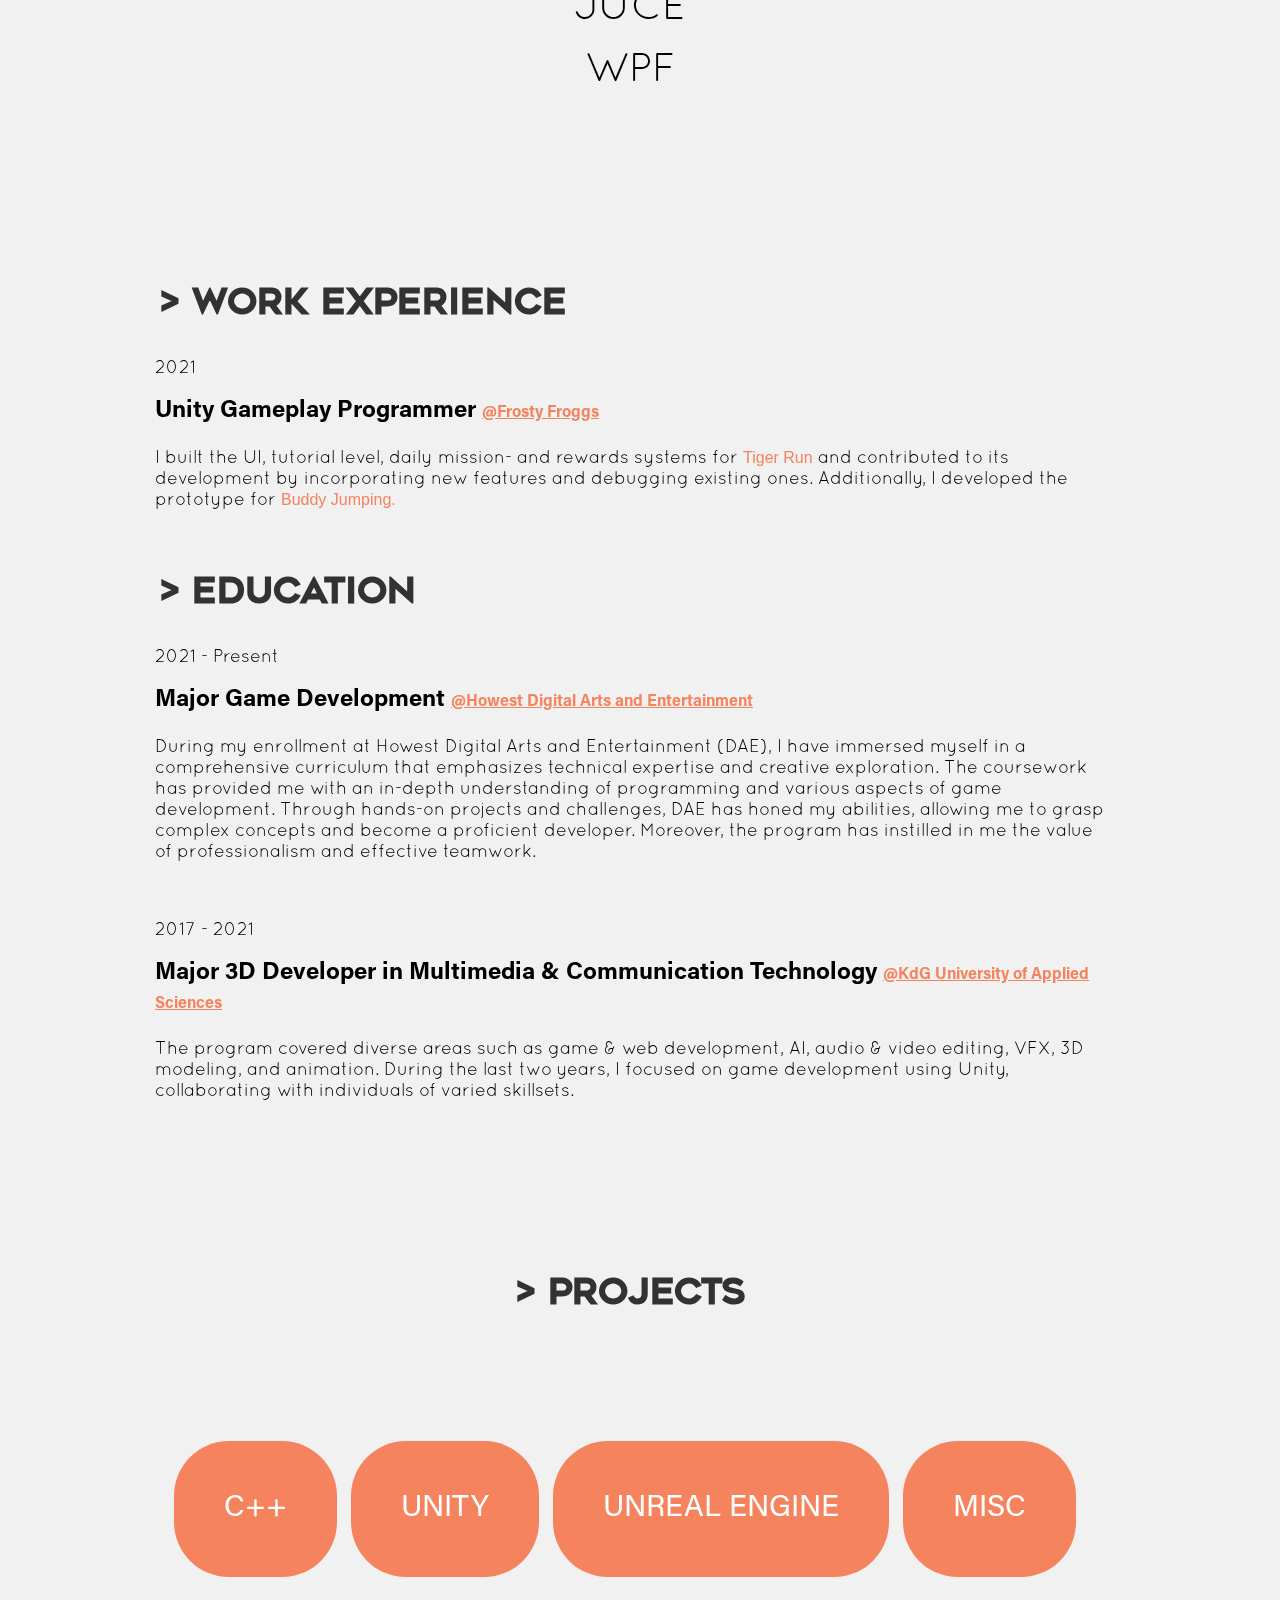
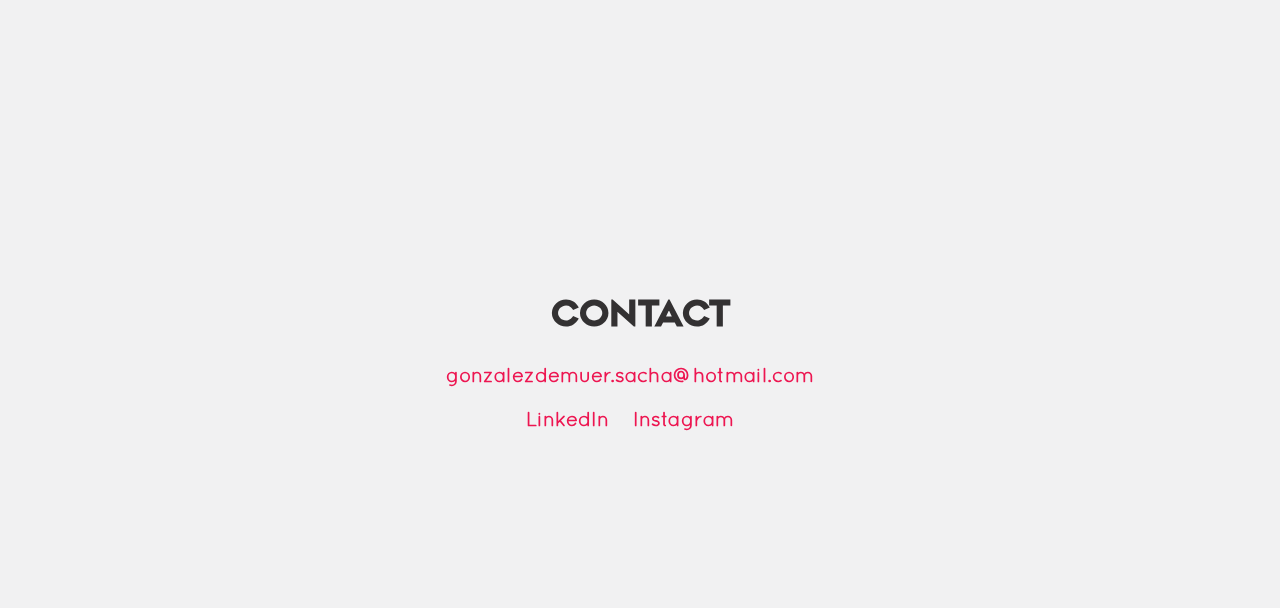
==== commit 40f2f958: "Small index text update" ====
--- a/index.html
+++ b/index.html
@@ -416,7 +416,7 @@
                 <div id="hometxt">
                     <h1>> Hi, I'm sacha</h1>
                     <p>
-                       I'm a dedicated and passionate programmer on the lookout for an internship. I'm particularly interested in roles related to <b class="highlightedText">gameplay programming</b>, <b class="highlightedText">engine programming</b> or <b class="highlightedText">UI/UX</b>. I'm open to opportunities abroad.
+                       I'm a dedicated and passionate game programmer on the lookout for an internship. I'm particularly interested in roles related to <b class="highlightedText">gameplay programming</b>, <b class="highlightedText">engine programming</b> or <b class="highlightedText">UI/UX</b>. I'm open to opportunities abroad.
                         
                         <br><br> My passion lies in bringing ideas to life, and gameplay programming has been the perfect avenue to make them a reality.
                         
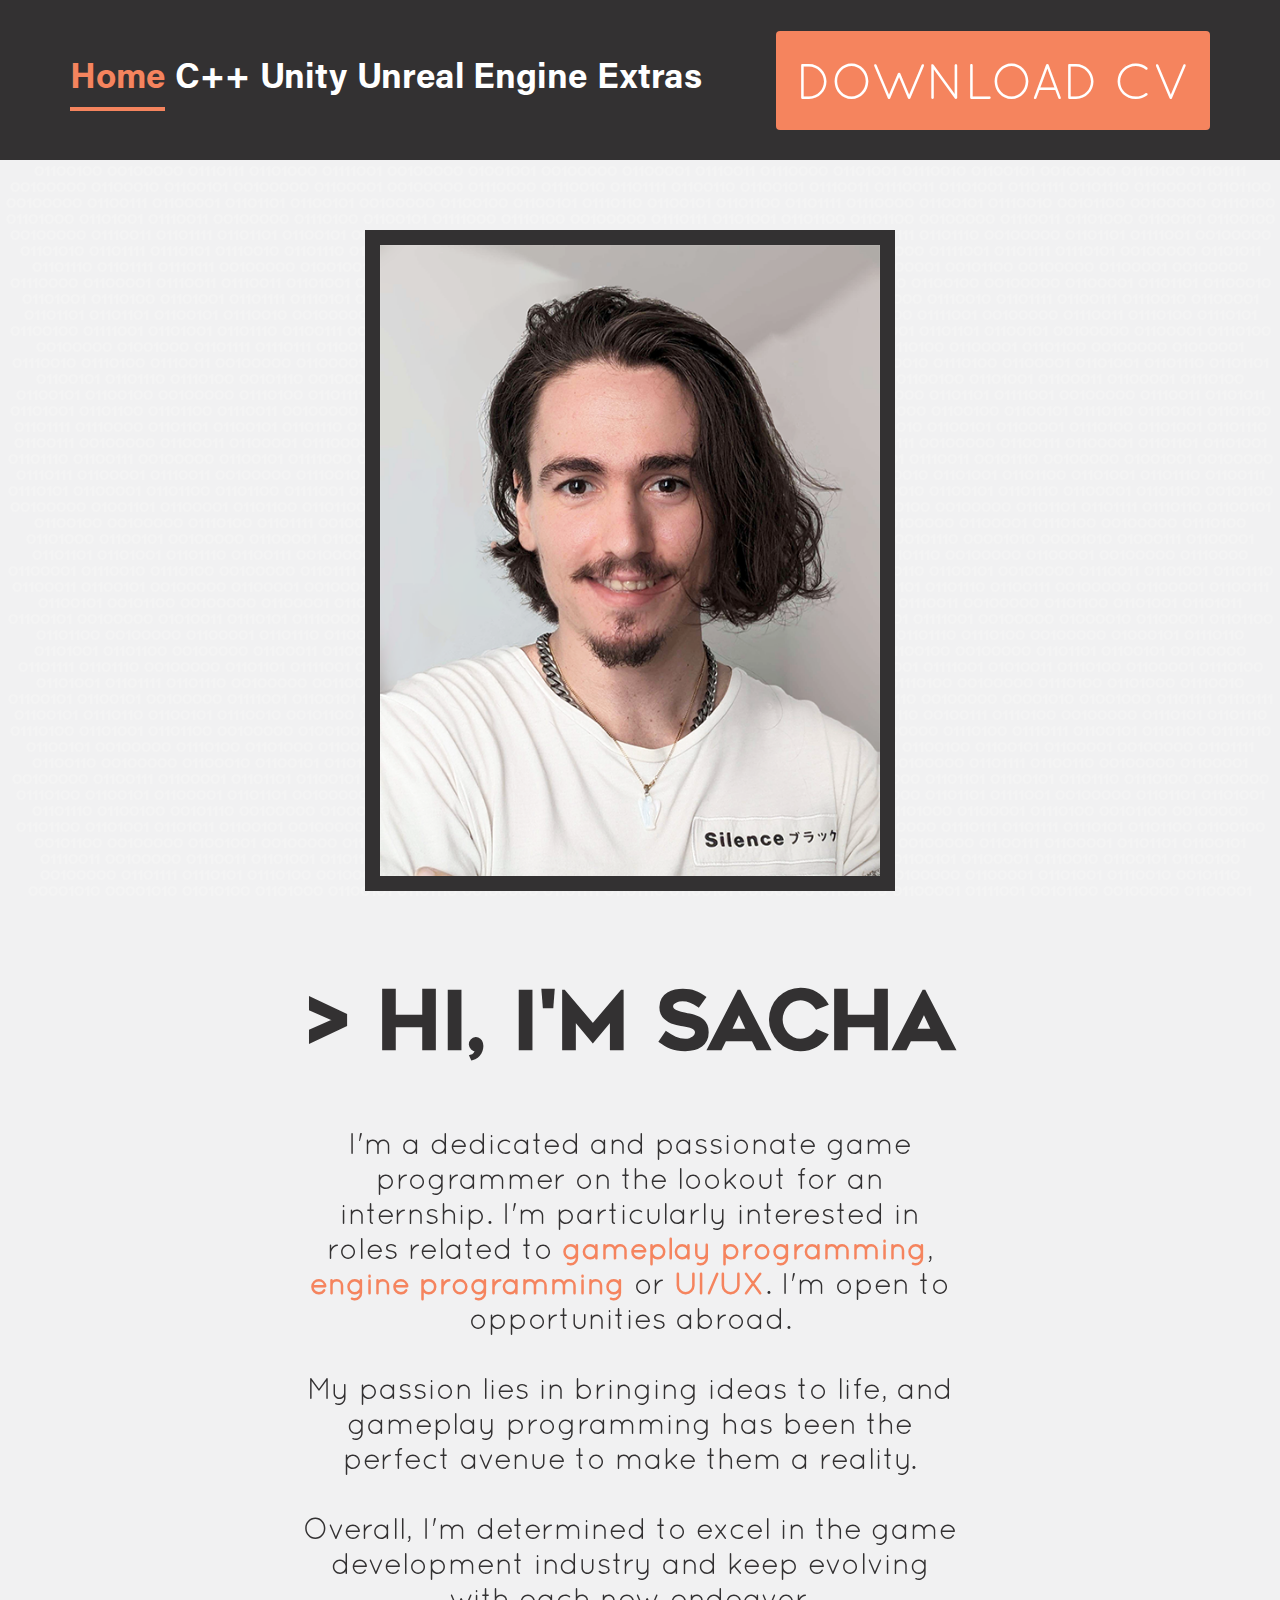
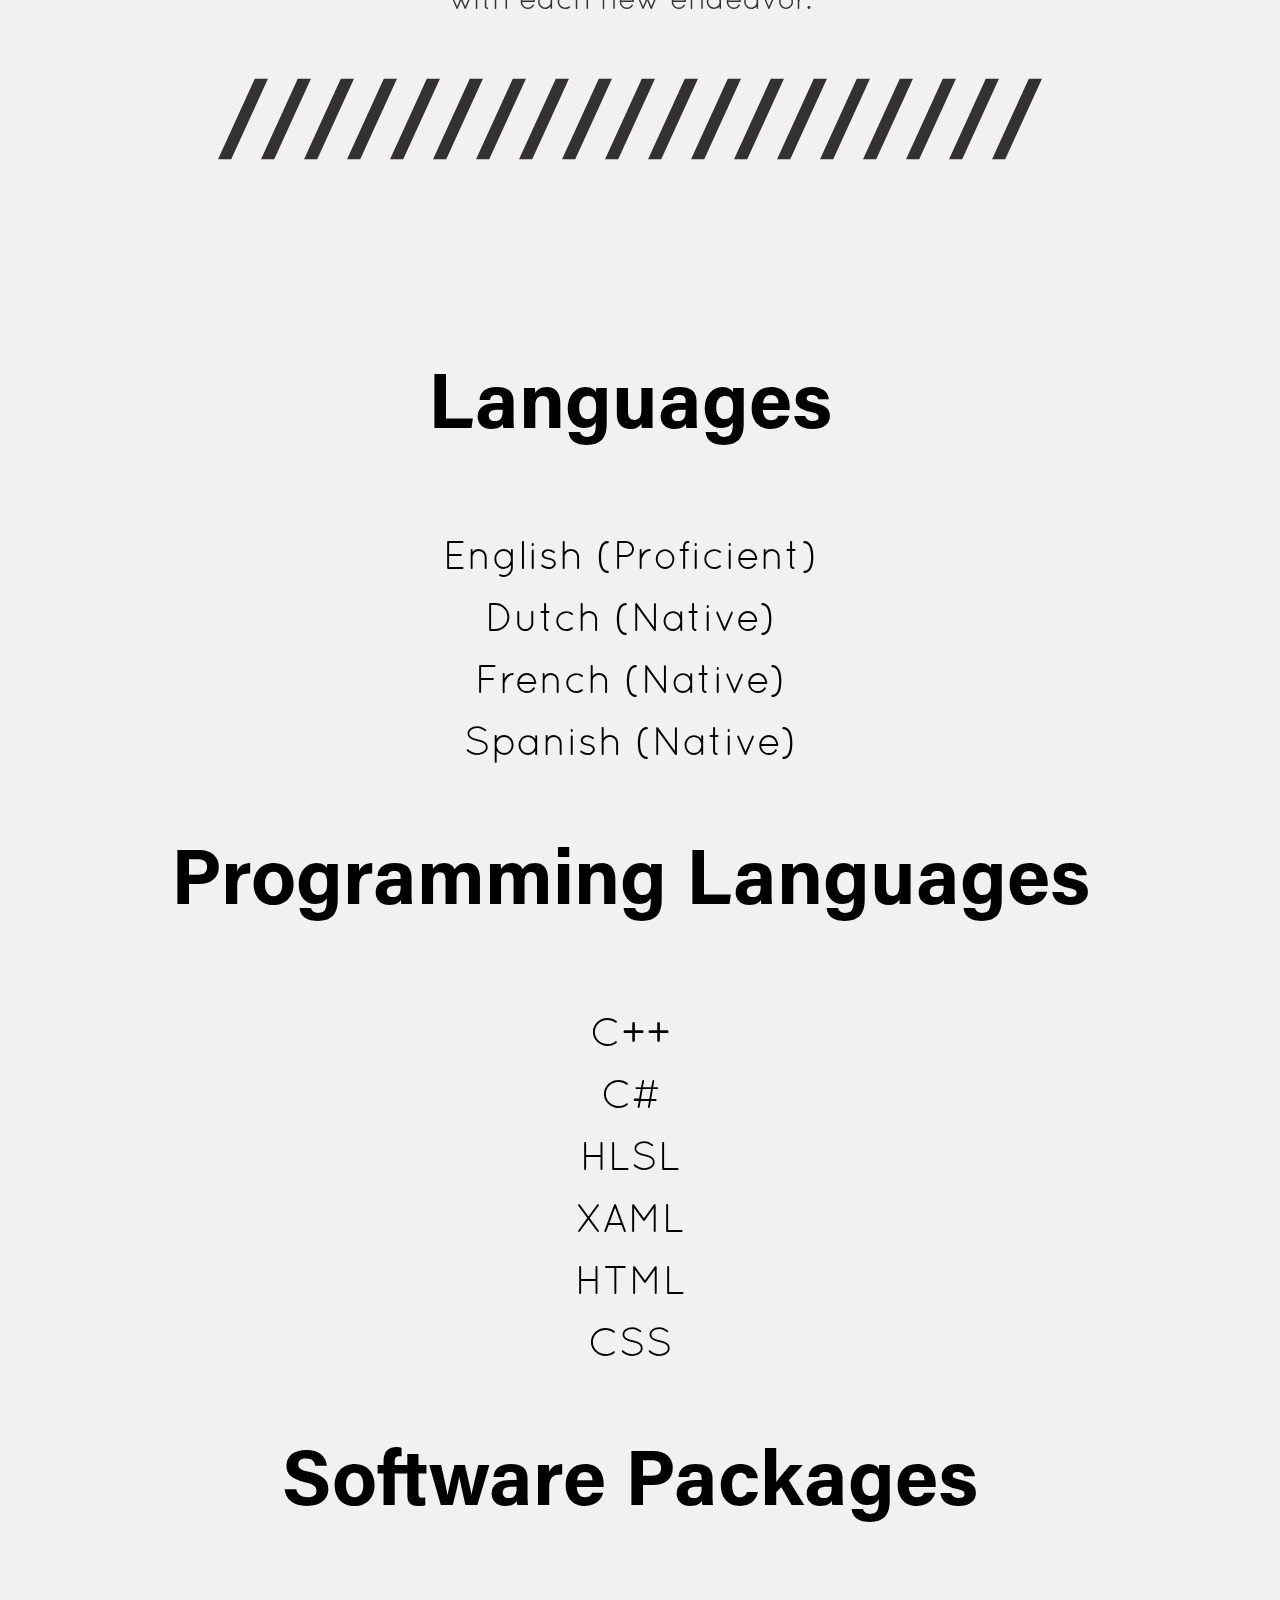
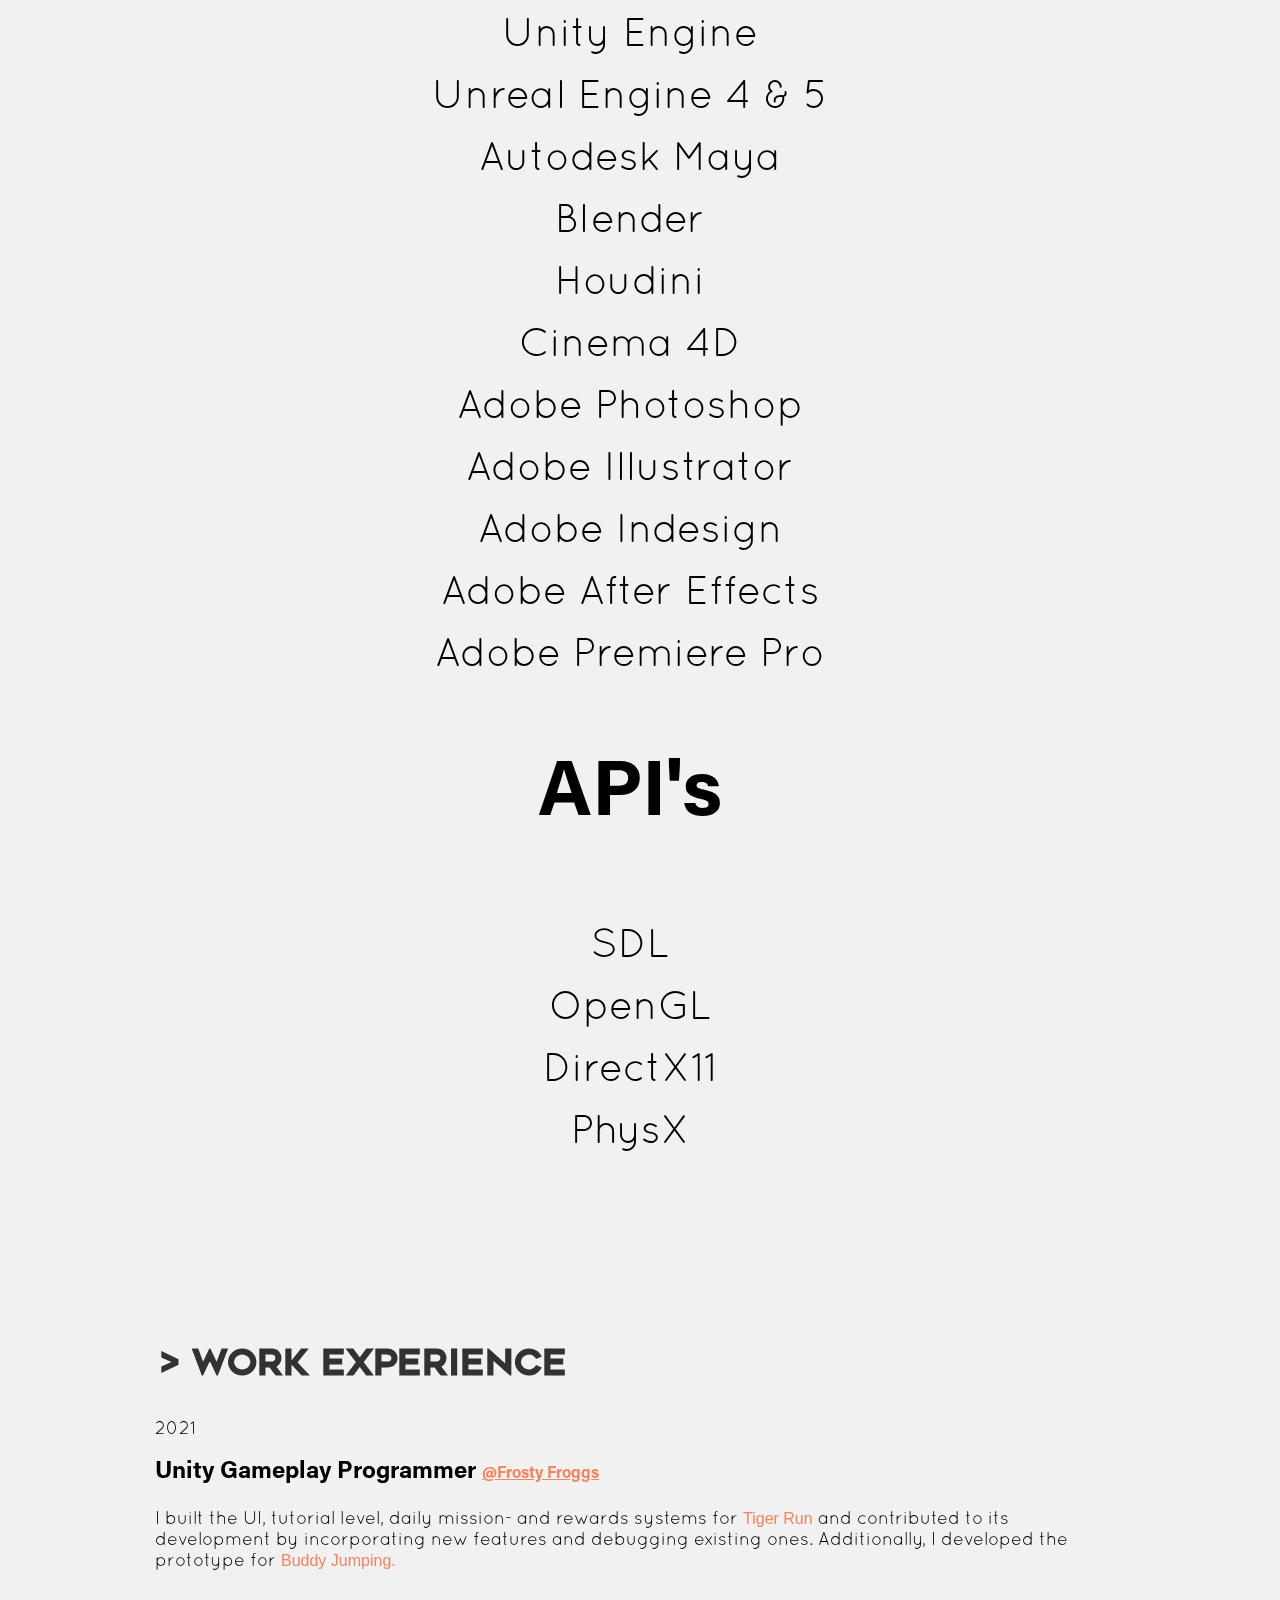
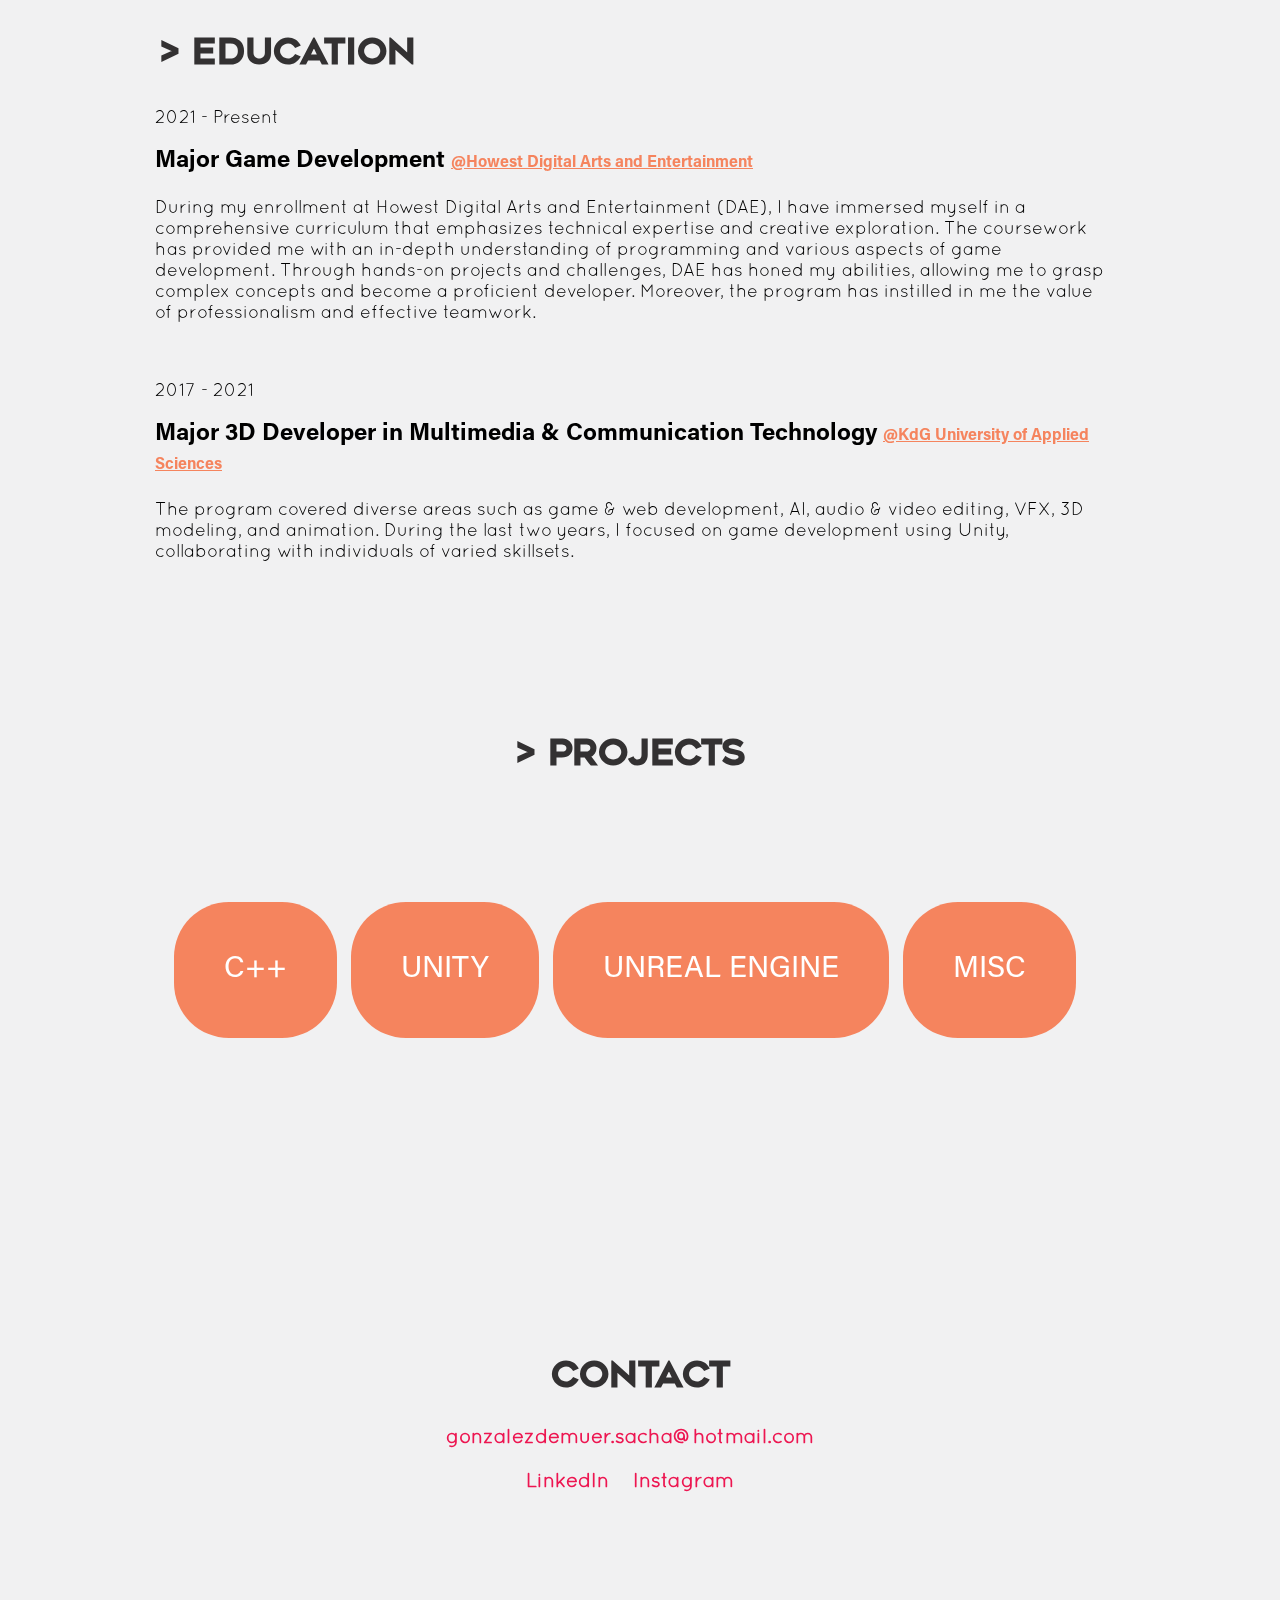
==== commit 2aa37a1d: "Update index.html" ====
--- a/index.html
+++ b/index.html
@@ -447,9 +447,6 @@
                     <p>CSS</p>
 
                     <h2>Software Packages</h2>
-                    <p>Visual Studio</p>
-                    <p>GitHub</p>
-                    <p>Perforce Helix Core</p>
                     <p>Unity Engine</p>
                     <p>Unreal Engine 4 & 5</p>
                     <p>Autodesk Maya</p>
@@ -468,9 +465,6 @@
                     <p>DirectX11</p>
                     <p>PhysX</p>
 
-                    <h2>Frameworks</h2>
-                    <p>JUCE</p>
-                    <p>WPF</p>
 
                 </div>
 
